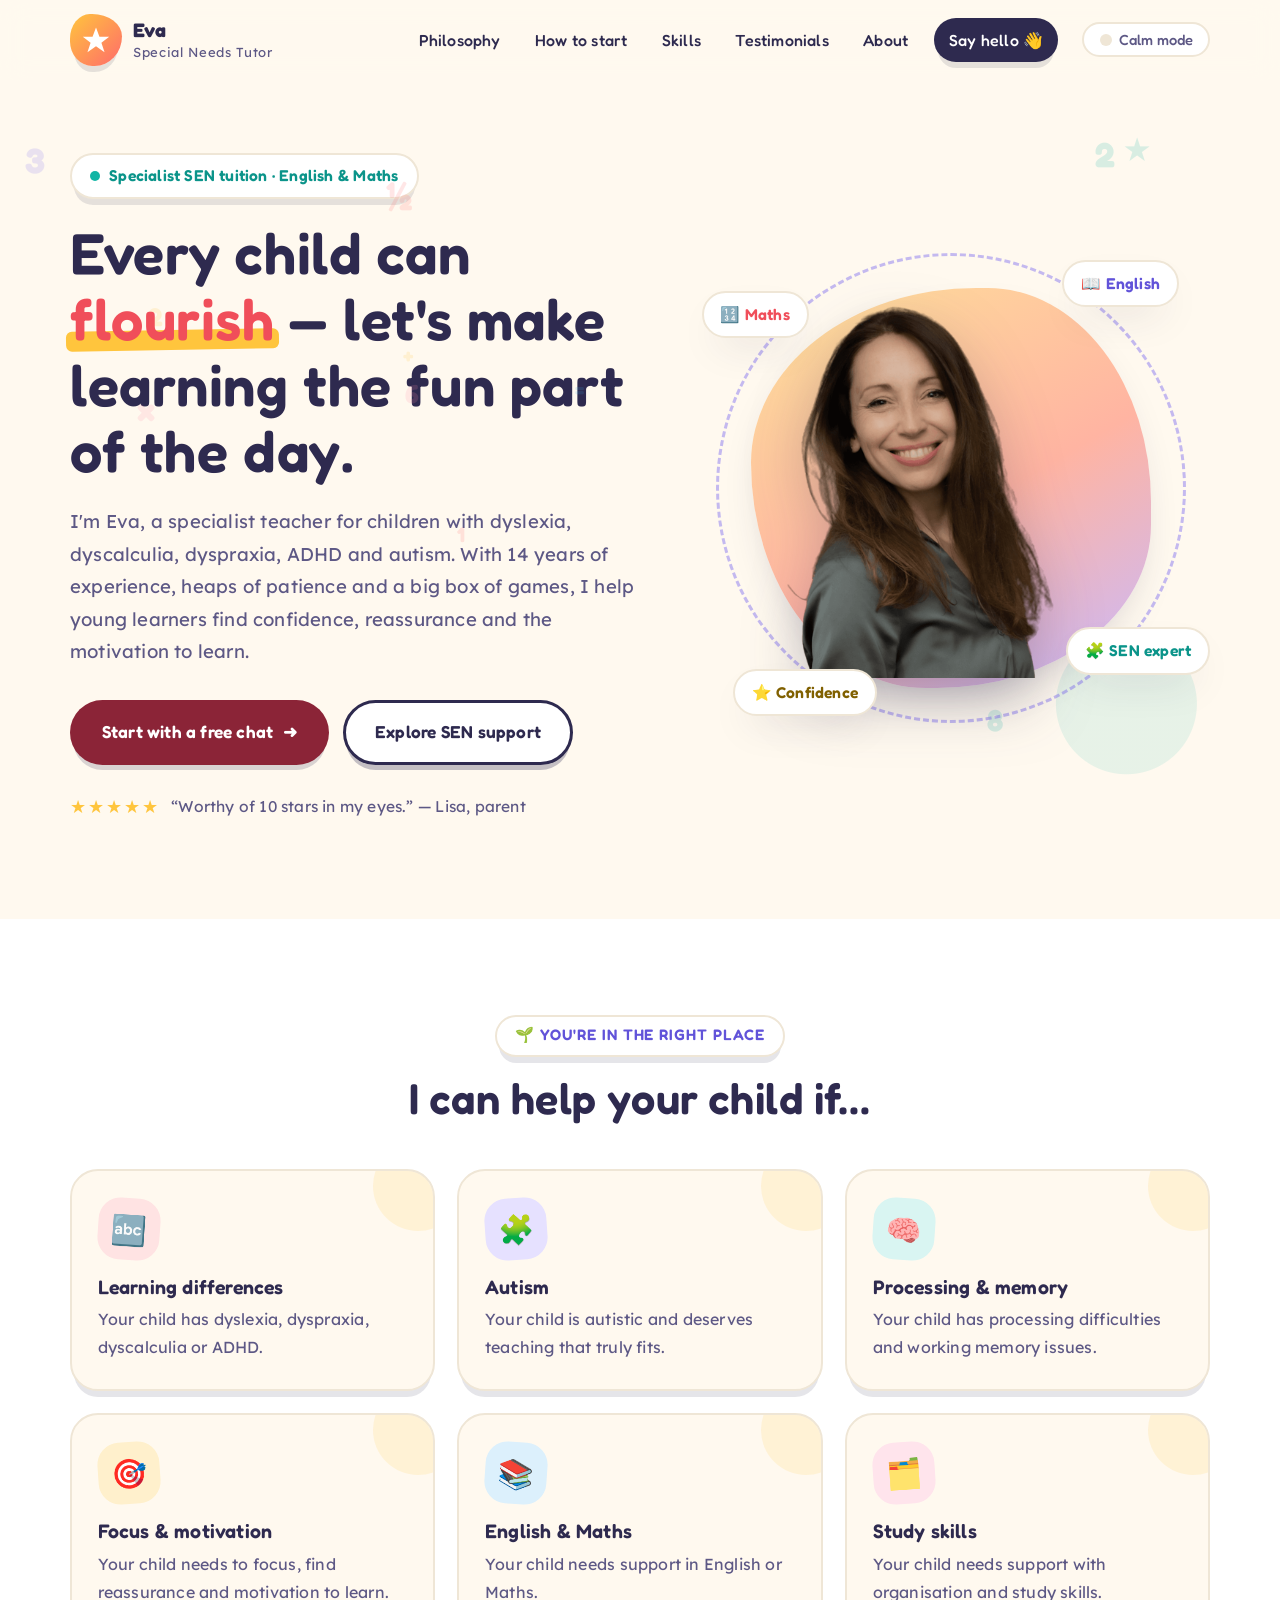
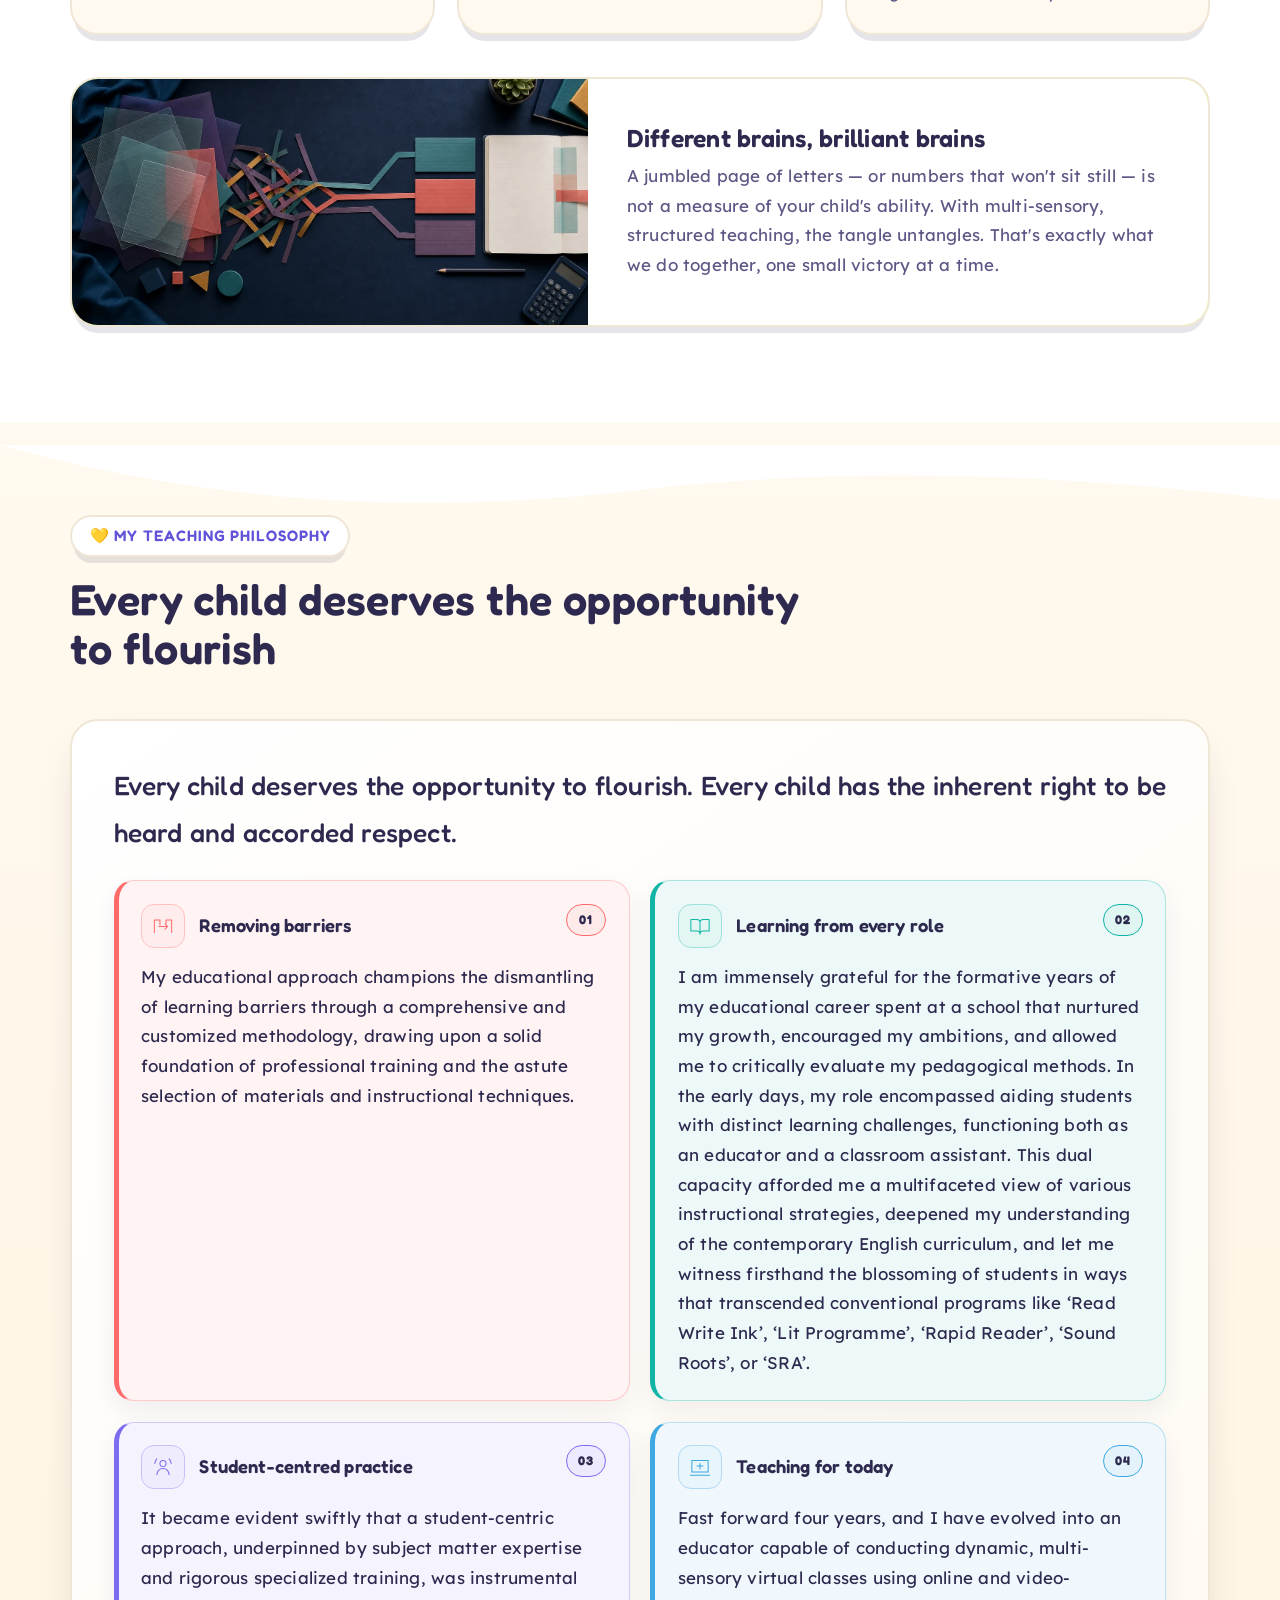
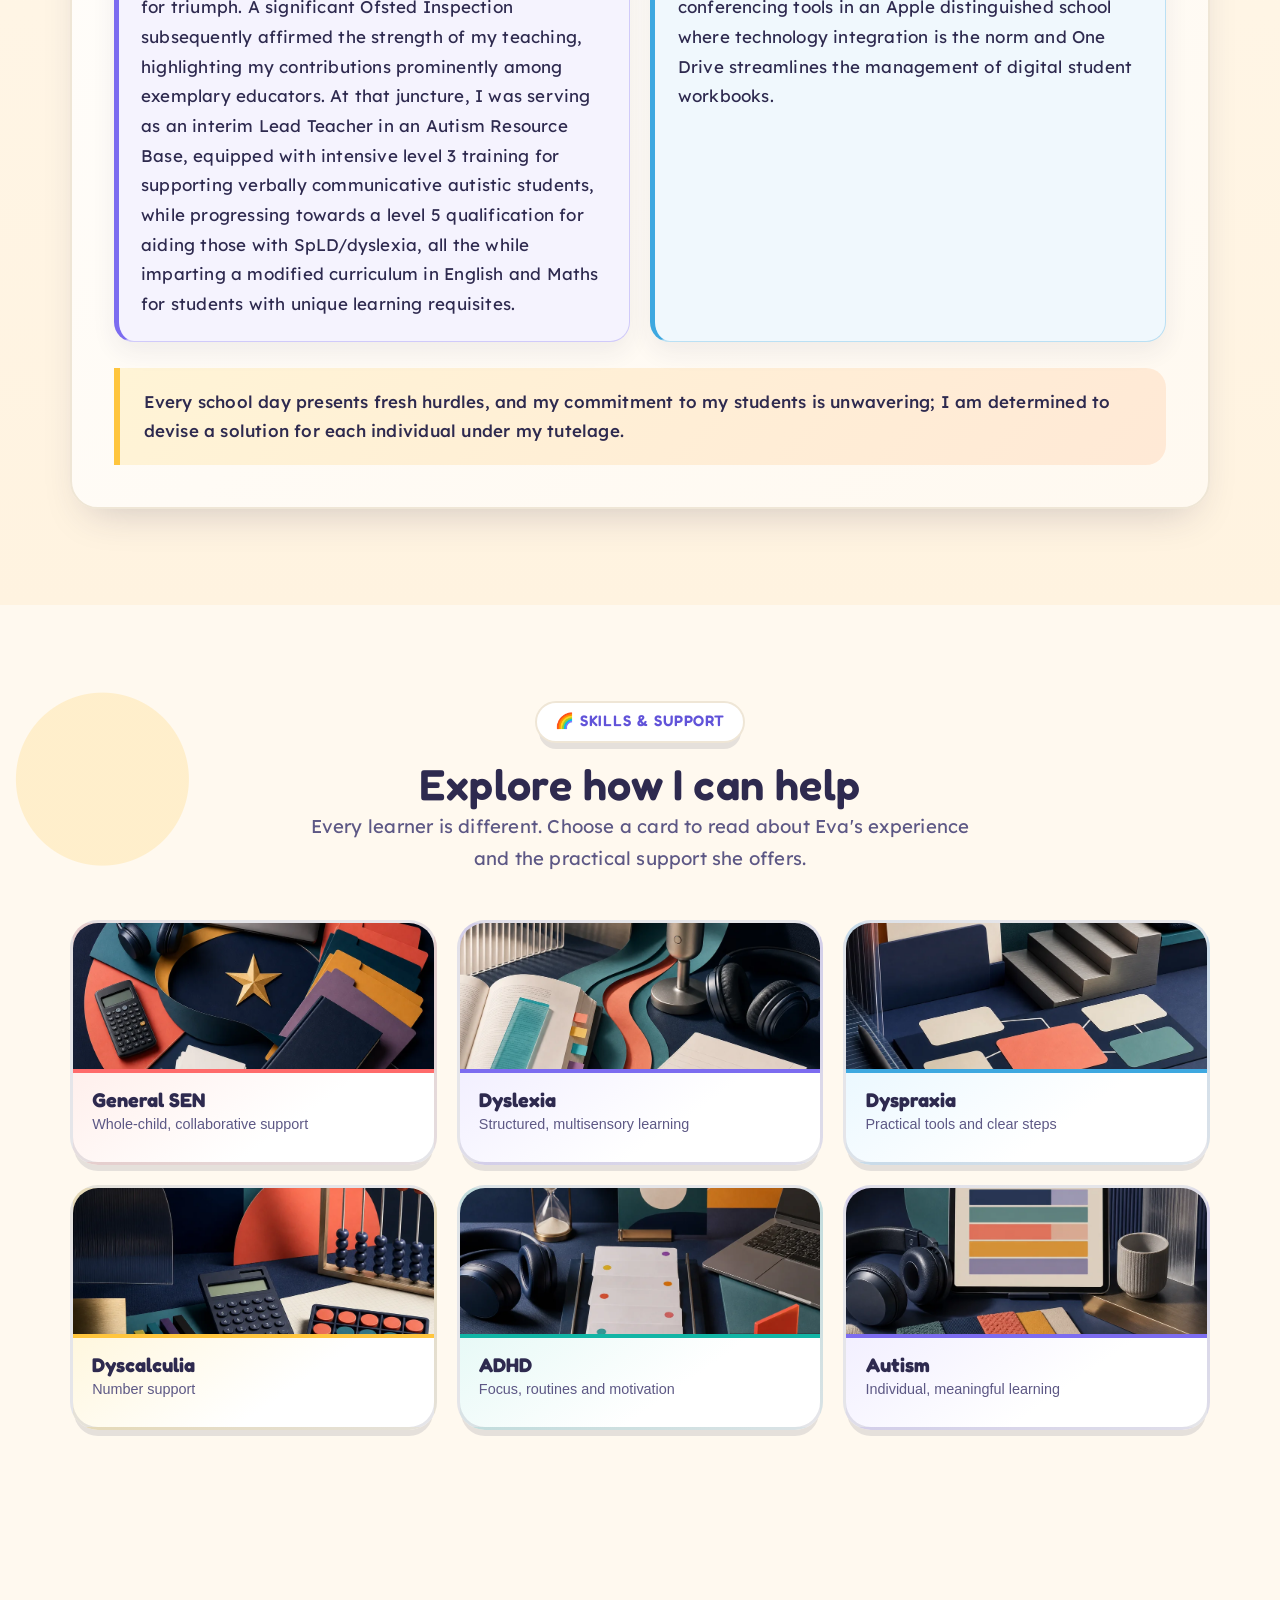
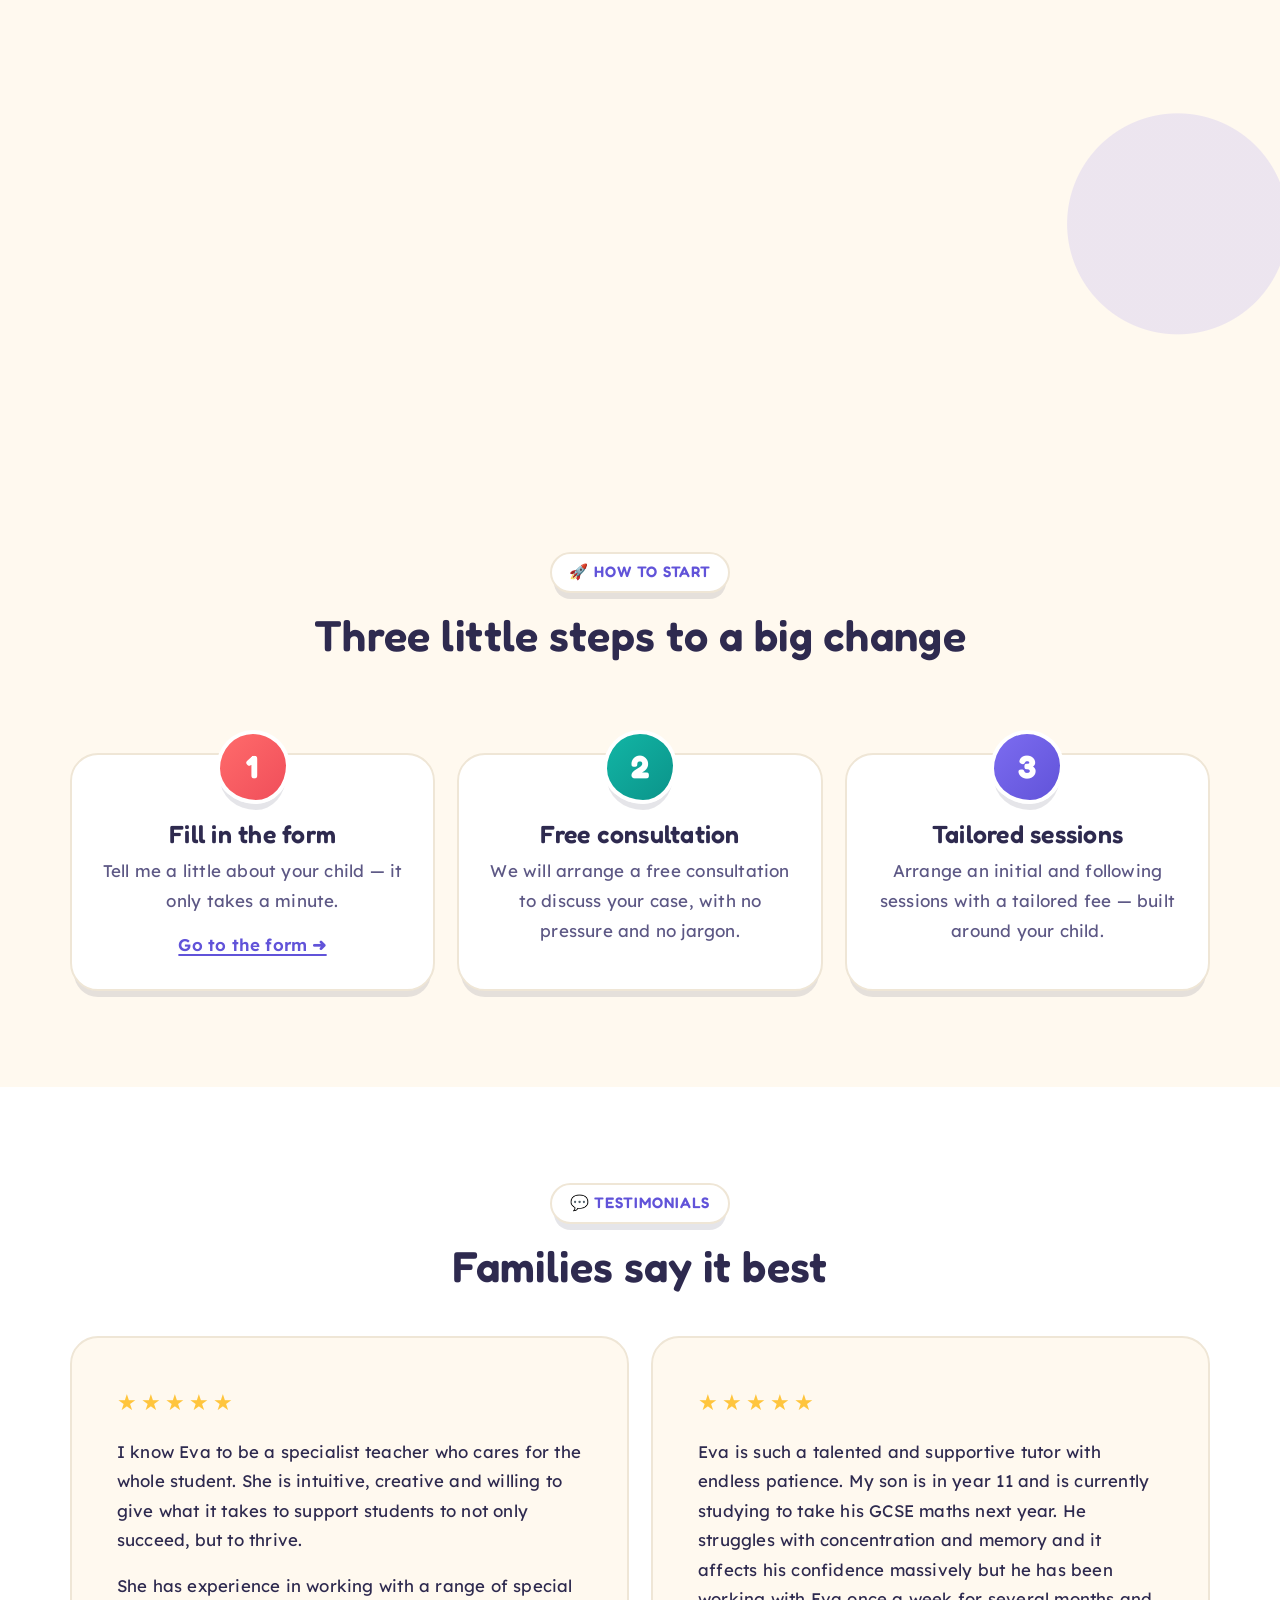
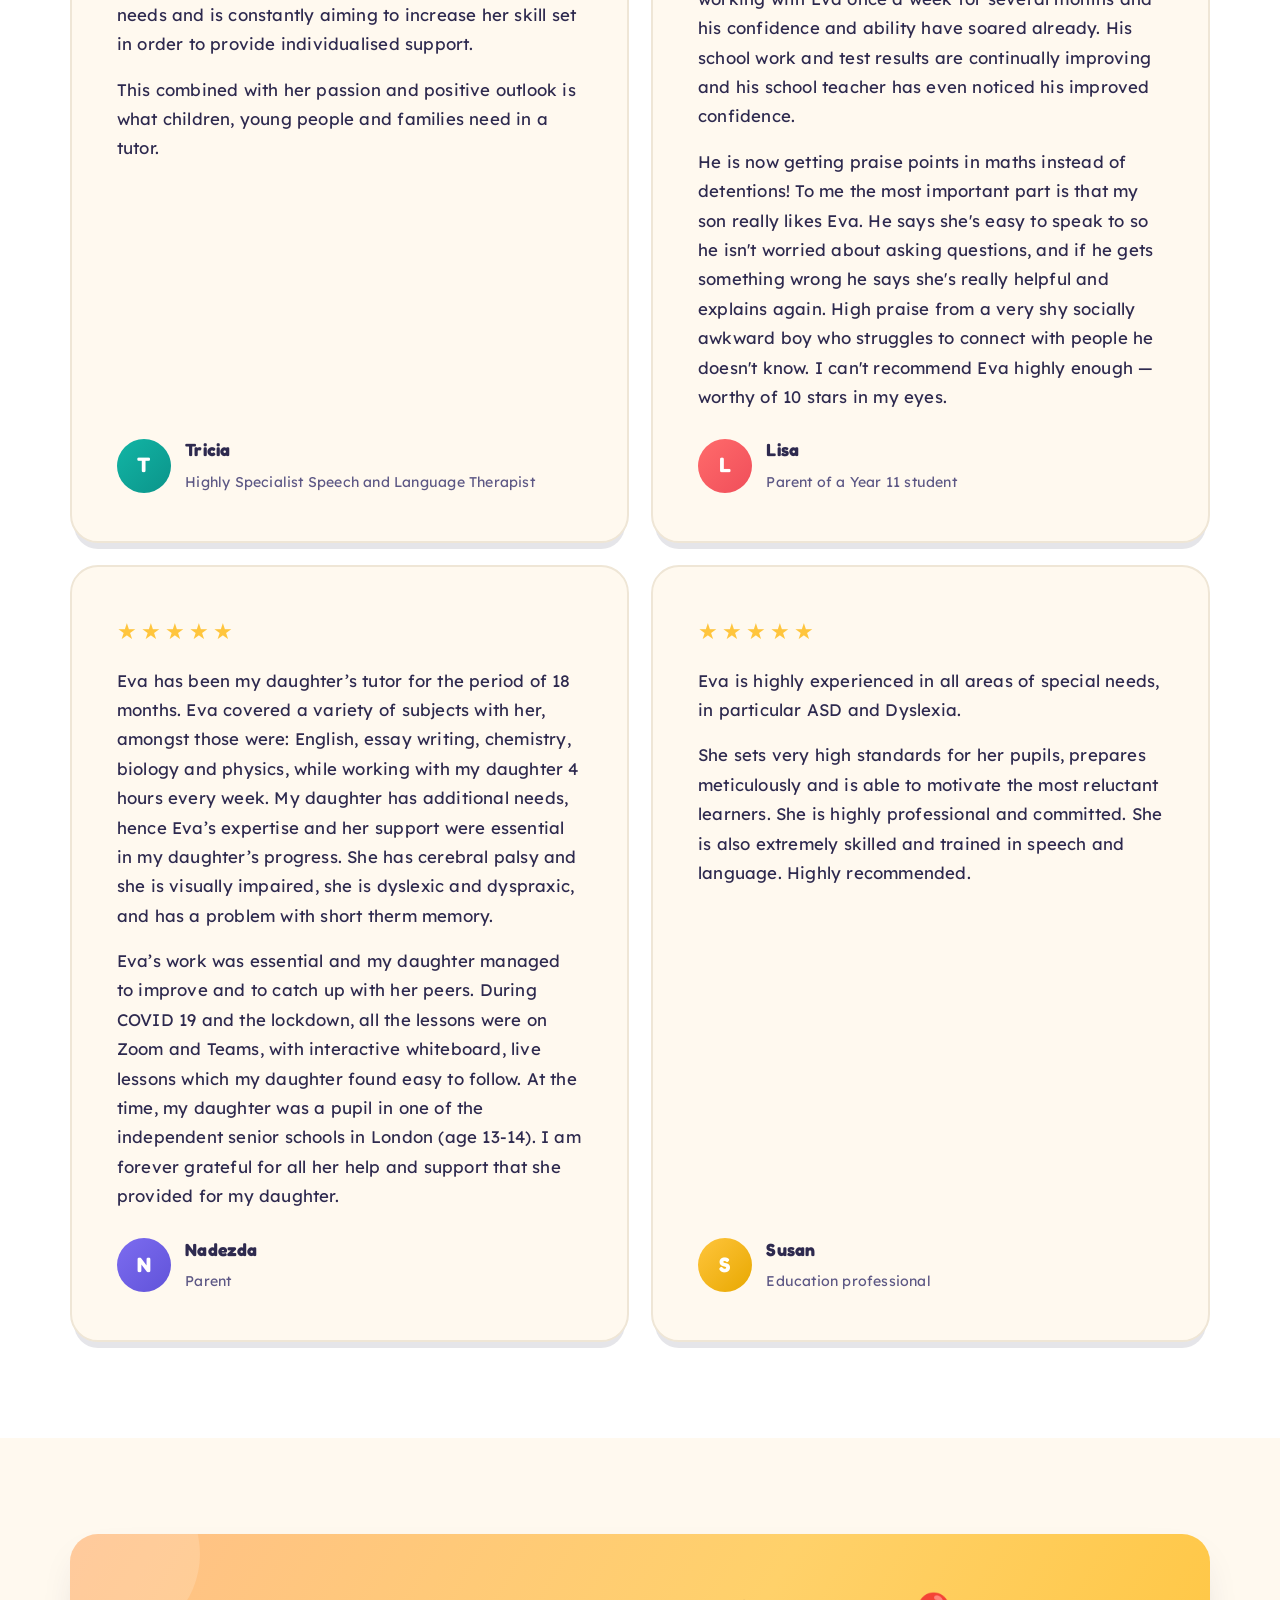
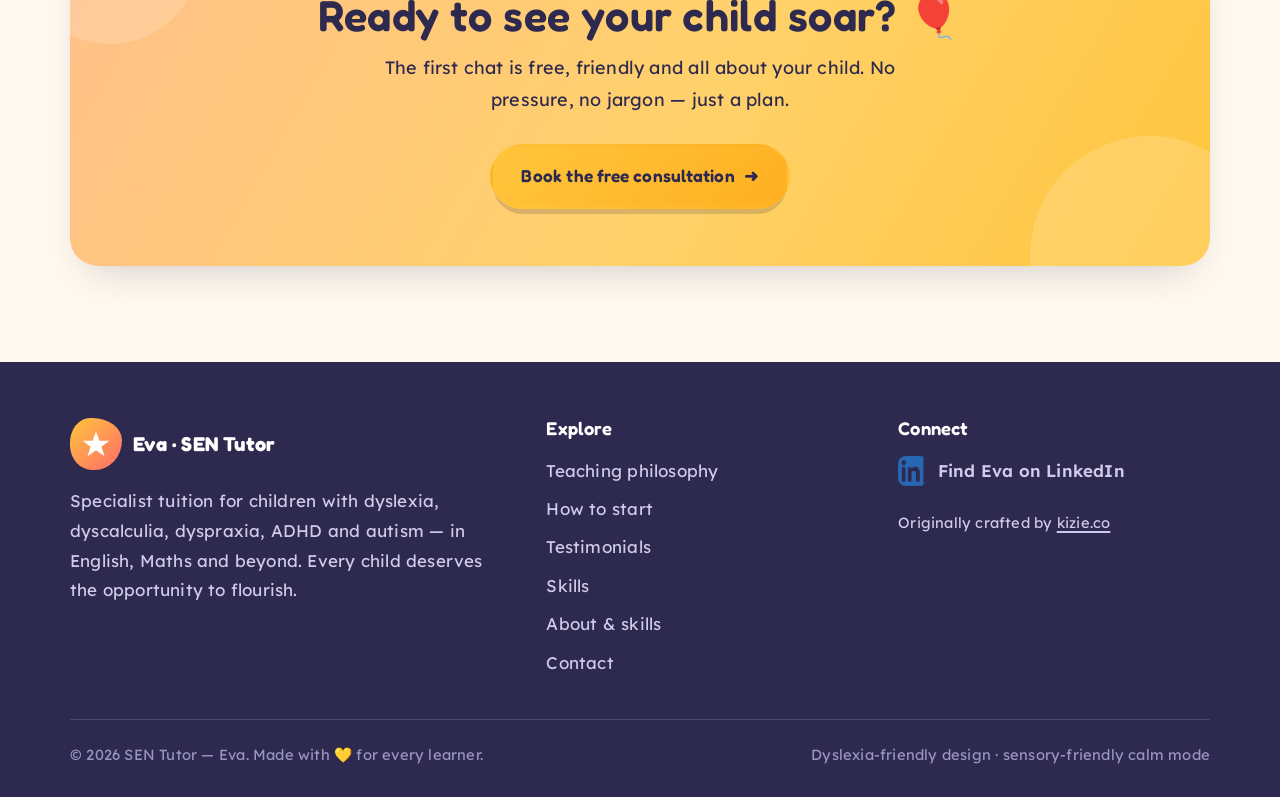
==== index.html @ f13f3851 "Replace Jekyll site with modern SEN tutor experience" ====
<!DOCTYPE html>
<html lang="en-GB">
<head>
  <meta charset="UTF-8" />
  <meta name="viewport" content="width=device-width, initial-scale=1.0" />
  <title>Specialist SEN Tutor for English &amp; Maths | Eva Coates</title>
  <meta name="description" content="Eva Coates provides specialist SEN tuition in English and Maths for children aged 5 to 16 with dyslexia, dyscalculia, dyspraxia, ADHD and autism." />
  <meta name="author" content="Eva Coates" />
  <meta name="robots" content="index, follow, max-image-preview:large, max-snippet:-1, max-video-preview:-1" />
  <meta name="theme-color" content="#2E2A4F" />
  <link rel="canonical" href="https://www.sen-tutor.co.uk/" />
  <link rel="alternate" hreflang="en-GB" href="https://www.sen-tutor.co.uk/" />
  <link rel="alternate" hreflang="x-default" href="https://www.sen-tutor.co.uk/" />
  <meta property="og:locale" content="en_GB" />
  <meta property="og:type" content="website" />
  <meta property="og:title" content="Specialist SEN Tutor for English &amp; Maths | Eva Coates" />
  <meta property="og:description" content="Eva Coates provides specialist SEN tuition in English and Maths for children aged 5 to 16 with dyslexia, dyscalculia, dyspraxia, ADHD and autism." />
  <meta property="og:url" content="https://www.sen-tutor.co.uk/" />
  <meta property="og:site_name" content="SEN Tutor" />
  <meta property="og:image" content="https://www.sen-tutor.co.uk/images/learning-pathways.webp" />
  <meta property="og:image:secure_url" content="https://www.sen-tutor.co.uk/images/learning-pathways.webp" />
  <meta property="og:image:width" content="1400" />
  <meta property="og:image:height" content="669" />
  <meta property="og:image:type" content="image/webp" />
  <meta property="og:image:alt" content="Tangled study pathways becoming organised for secondary learners" />
  <meta name="twitter:card" content="summary_large_image" />
  <meta name="twitter:title" content="Specialist SEN Tutor for English &amp; Maths | Eva Coates" />
  <meta name="twitter:description" content="Eva Coates provides specialist SEN tuition in English and Maths for children aged 5 to 16 with dyslexia, dyscalculia, dyspraxia, ADHD and autism." />
  <meta name="twitter:image" content="https://www.sen-tutor.co.uk/images/learning-pathways.webp" />
  <meta name="twitter:image:alt" content="Tangled study pathways becoming organised for secondary learners" />
  <script type="application/ld+json">
    {
      "@context": "https://schema.org",
      "@graph": [
        {
          "@type": "WebSite",
          "@id": "https://www.sen-tutor.co.uk/#website",
          "url": "https://www.sen-tutor.co.uk/",
          "name": "SEN Tutor",
          "alternateName": "Eva Coates SEN Tutor",
          "inLanguage": "en-GB"
        },
        {
          "@type": "WebPage",
          "@id": "https://www.sen-tutor.co.uk/#webpage",
          "url": "https://www.sen-tutor.co.uk/",
          "name": "Specialist SEN Tutor for English & Maths | Eva Coates",
          "description": "Eva Coates provides specialist SEN tuition in English and Maths for children aged 5 to 16 with dyslexia, dyscalculia, dyspraxia, ADHD and autism.",
          "isPartOf": { "@id": "https://www.sen-tutor.co.uk/#website" },
          "about": { "@id": "https://www.sen-tutor.co.uk/#person" },
          "primaryImageOfPage": { "@id": "https://www.sen-tutor.co.uk/#primaryimage" },
          "inLanguage": "en-GB"
        },
        {
          "@type": "Person",
          "@id": "https://www.sen-tutor.co.uk/#person",
          "name": "Eva Coates",
          "alternateName": "Ewa Coates",
          "url": "https://www.sen-tutor.co.uk/about",
          "jobTitle": "Special Needs Tutor",
          "description": "Specialist SEN tutor with 14 years of teaching experience supporting children and adolescents aged 5 to 16.",
          "image": {
            "@type": "ImageObject",
            "url": "https://www.sen-tutor.co.uk/images/profile.png",
            "width": 463,
            "height": 520
          },
          "sameAs": ["https://www.linkedin.com/in/ewa-coates-191b764b/"],
          "knowsAbout": ["Special educational needs", "Dyslexia", "Dyscalculia", "Dyspraxia", "ADHD", "Autism", "English", "Mathematics"],
          "hasCredential": [
            { "@type": "EducationalOccupationalCredential", "name": "QTS (Qualified Teacher Status)" },
            { "@type": "EducationalOccupationalCredential", "name": "OCR Level 5 Diploma" },
            { "@type": "EducationalOccupationalCredential", "name": "Level 3 Diploma" },
            { "@type": "EducationalOccupationalCredential", "name": "CELTA" }
          ]
        },
        {
          "@type": "ImageObject",
          "@id": "https://www.sen-tutor.co.uk/#primaryimage",
          "url": "https://www.sen-tutor.co.uk/images/learning-pathways.webp",
          "contentUrl": "https://www.sen-tutor.co.uk/images/learning-pathways.webp",
          "width": 1400,
          "height": 669,
          "caption": "Tangled study pathways becoming organised for secondary learners"
        },
        {
          "@type": "Service",
          "@id": "https://www.sen-tutor.co.uk/#service",
          "name": "Specialist SEN Tuition",
          "serviceType": "Specialist SEN tuition in English and Maths",
          "description": "Specialist tuition for children with dyslexia, dyscalculia, dyspraxia, ADHD and autism in English and Maths.",
          "provider": { "@id": "https://www.sen-tutor.co.uk/#person" },
          "audience": {
            "@type": "EducationalAudience",
            "audienceType": "Children and adolescents aged 5 to 16",
            "educationalRole": "student"
          }
        }
      ]
    }
  </script>
  <link rel="icon" href="favicon.svg" type="image/svg+xml" />
  <link rel="preconnect" href="https://fonts.googleapis.com" />
  <link rel="preconnect" href="https://fonts.gstatic.com" crossorigin />
  <link href="https://fonts.googleapis.com/css2?family=Fredoka:wght@400;500;600;700&family=Lexend:wght@300;400;500;600;700&display=swap" rel="stylesheet" />
  <link rel="stylesheet" href="css/style.css" />
</head>
<body>
  <a class="skip-link" href="#main">Skip to content</a>

  <!-- ================= header ================= -->
  <header class="site-header">
    <div class="container header-inner">
      <a class="brand" href="index.html" aria-label="SEN Tutor Eva — home">
        <span class="brand-badge" aria-hidden="true">
          <svg viewBox="0 0 100 100"><path d="M50 8 L61.5 39 L94 39 L68 59 L78.5 91 L50 70.5 L21.5 91 L32 59 L6 39 L38.5 39 Z" fill="#fff"/></svg>
        </span>
        <span class="brand-text"><b>Eva</b><small>Special Needs Tutor</small></span>
      </a>

      <nav class="main-nav" id="mainNav" aria-label="Main navigation">
        <a href="#philosophy">Philosophy</a>
        <a href="#how-to-start">How to start</a>
        <a href="#skills">Skills</a>
        <a href="#testimonials">Testimonials</a>
        <a href="about.html">About</a>
        <a class="nav-cta" href="contact.html">Say hello 👋</a>
      </nav>

      <button class="calm-toggle" type="button" aria-pressed="false" aria-label="Turn calm mode on" title="Turn animations off for a calmer visit">
        <span class="dot" aria-hidden="true"></span> Calm mode
      </button>
      <button class="nav-toggle" type="button" aria-expanded="false" aria-controls="mainNav" aria-label="Toggle menu">☰</button>
    </div>
  </header>

  <main id="main">
    <!-- ================= hero ================= -->
    <section class="hero">
      <div class="float-field" aria-hidden="true"></div>
      <div class="container hero-grid">
        <div>
          <span class="hero-badge reveal"><span class="pulse" aria-hidden="true"></span> Specialist SEN tuition · English &amp; Maths</span>
          <h1 class="reveal d1">Every child can <span class="hl">flourish</span> — let's make learning the fun part of the day.</h1>
          <p class="lead reveal d2">
            I'm Eva, a specialist teacher for children with dyslexia, dyscalculia, dyspraxia, ADHD and autism.
            With 14 years of experience, heaps of patience and a big box of games, I help young learners
            find confidence, reassurance and the motivation to learn.
          </p>
          <div class="hero-actions reveal d3">
            <a class="btn btn-primary" href="contact.html">Start with a free chat <span class="arrow" aria-hidden="true">➜</span></a>
            <a class="btn btn-ghost" href="#skills">Explore SEN support</a>
          </div>
          <p class="hero-note reveal d4">
            <span class="stars" aria-hidden="true">★★★★★</span>
            “Worthy of 10 stars in my eyes.” — Lisa, parent
          </p>
        </div>

        <div class="hero-art reveal d2">
          <span class="blob" aria-hidden="true"></span>
          <span class="blob-ring" aria-hidden="true"></span>
          <img class="hero-photo" src="images/profile.png" alt="Eva, specialist SEN tutor, smiling warmly" width="463" height="520" />
          <span class="hero-chip c1" aria-hidden="true">🔢 Maths</span>
          <span class="hero-chip c2" aria-hidden="true">📖 English</span>
          <span class="hero-chip c3" aria-hidden="true">🧩 SEN expert</span>
          <span class="hero-chip c4" aria-hidden="true">⭐ Confidence</span>
        </div>
      </div>
    </section>

    <!-- ================= I can help if ================= -->
    <section class="help-section" id="help">
      <div class="container">
        <div class="section-head center reveal">
          <span class="eyebrow">🌱 You're in the right place</span>
          <h2>I can help your child if…</h2>
        </div>

        <div class="help-grid">
          <article class="help-card reveal d1">
            <span class="icon i-coral" aria-hidden="true">🔤</span>
            <h3>Learning differences</h3>
            <p>Your child has dyslexia, dyspraxia, dyscalculia or ADHD.</p>
          </article>
          <article class="help-card reveal d2">
            <span class="icon i-grape" aria-hidden="true">🧩</span>
            <h3>Autism</h3>
            <p>Your child is autistic and deserves teaching that truly fits.</p>
          </article>
          <article class="help-card reveal d3">
            <span class="icon i-teal" aria-hidden="true">🧠</span>
            <h3>Processing &amp; memory</h3>
            <p>Your child has processing difficulties and working memory issues.</p>
          </article>
          <article class="help-card reveal d1">
            <span class="icon i-sun" aria-hidden="true">🎯</span>
            <h3>Focus &amp; motivation</h3>
            <p>Your child needs to focus, find reassurance and motivation to learn.</p>
          </article>
          <article class="help-card reveal d2">
            <span class="icon i-sky" aria-hidden="true">📚</span>
            <h3>English &amp; Maths</h3>
            <p>Your child needs support in English or Maths.</p>
          </article>
          <article class="help-card reveal d3">
            <span class="icon i-pink" aria-hidden="true">🗂️</span>
            <h3>Study skills</h3>
            <p>Your child needs support with organisation and study skills.</p>
          </article>
        </div>

        <div class="help-banner reveal">
          <img src="images/learning-pathways.webp" alt="Tangled study pathways becoming organised for secondary learners" width="1400" height="669" loading="lazy" />
          <div class="banner-text">
            <h3>Different brains, brilliant brains</h3>
            <p>
              A jumbled page of letters — or numbers that won't sit still — is not a measure of your child's
              ability. With multi-sensory, structured teaching, the tangle untangles. That's exactly what we do
              together, one small victory at a time.
            </p>
          </div>
        </div>
      </div>
    </section>

    <!-- ================= philosophy ================= -->
    <section class="philosophy" id="philosophy">
      <svg class="wave" viewBox="0 0 1440 70" preserveAspectRatio="none" aria-hidden="true" style="margin-top:-4.5rem; position:relative; top:-2px;">
        <path d="M0,0 C240,60 480,70 720,45 C960,20 1200,30 1440,55 L1440,0 L0,0 Z" fill="#ffffff"></path>
      </svg>
      <div class="container">
        <div class="section-head reveal">
          <span class="eyebrow">💛 My teaching philosophy</span>
          <h2>Every child deserves the opportunity to flourish</h2>
        </div>

        <div class="philo-card reveal">
          <div class="philo-copy">
              <p class="philo-intro">
                Every child deserves the opportunity to flourish. Every child has the inherent right to be heard
                and accorded respect.
              </p>

              <div class="philo-story-grid">
              <section class="philo-story-block">
                <div class="philo-story-heading">
                  <svg class="philo-icon philo-icon-barriers" viewBox="0 0 48 48" aria-hidden="true" focusable="false">
                    <path d="M7 37V12h11v10M41 37V12H30v10M16 25h17M28 20l5 5-5 5" />
                  </svg>
                  <h3>Removing barriers</h3>
                </div>
                <p>
                  My educational approach champions the dismantling of learning barriers through a comprehensive and
                  customized methodology, drawing upon a solid foundation of professional training and the astute
                  selection of materials and instructional techniques.
                </p>
              </section>

              <section class="philo-story-block">
                <div class="philo-story-heading">
                  <svg class="philo-icon philo-icon-roles" viewBox="0 0 48 48" aria-hidden="true" focusable="false">
                    <path d="M6 11h12c4 0 6 2 6 6v23c0-4-2-6-6-6H6V11Zm36 0H30c-4 0-6 2-6 6v23c0-4 2-6 6-6h12V11Z" />
                  </svg>
                  <h3>Learning from every role</h3>
                </div>
                <p>
                  I am immensely grateful for the formative years of my educational career spent at a school that
                  nurtured my growth, encouraged my ambitions, and allowed me to critically evaluate my pedagogical
                  methods. In the early days, my role encompassed aiding students with distinct learning challenges,
                  functioning both as an educator and a classroom assistant. This dual capacity afforded me a
                  multifaceted view of various instructional strategies, deepened my understanding of the contemporary
                  English curriculum, and let me witness firsthand the blossoming of students in ways that transcended
                  conventional programs like ‘Read Write Ink’, ‘Lit Programme’, ‘Rapid Reader’, ‘Sound Roots’, or
                  ‘SRA’.
                </p>
              </section>

              <section class="philo-story-block">
                <div class="philo-story-heading">
                  <svg class="philo-icon philo-icon-student" viewBox="0 0 48 48" aria-hidden="true" focusable="false">
                    <circle cx="24" cy="17" r="6" />
                    <path d="M12 39c1-8 5-12 12-12s11 4 12 12M8 17a16 16 0 0 1 4-9M40 17a16 16 0 0 0-4-9" />
                  </svg>
                  <h3>Student-centred practice</h3>
                </div>
                <p>
                  It became evident swiftly that a student-centric approach, underpinned by subject matter
                  expertise and rigorous specialized training, was instrumental for triumph. A significant Ofsted
                  Inspection subsequently affirmed the strength of my teaching, highlighting my contributions
                  prominently among exemplary educators. At that juncture, I was serving as an interim Lead Teacher in
                  an Autism Resource Base, equipped with intensive level 3 training for supporting verbally
                  communicative autistic students, while progressing towards a level 5 qualification for aiding those
                  with SpLD/dyslexia, all the while imparting a modified curriculum in English and Maths for students
                  with unique learning requisites.
                </p>
              </section>

              <section class="philo-story-block">
                <div class="philo-story-heading">
                  <svg class="philo-icon philo-icon-today" viewBox="0 0 48 48" aria-hidden="true" focusable="false">
                    <path d="M8 11h32v23H8V11Zm-3 29h38M24 17v11M18 22h12" />
                  </svg>
                  <h3>Teaching for today</h3>
                </div>
                <p>
                  Fast forward four years, and I have evolved into an educator capable
                  of conducting dynamic, multi-sensory virtual classes using online and video-conferencing tools in an
                  Apple distinguished school where technology integration is the norm and One Drive streamlines the
                  management of digital student workbooks.
                </p>
              </section>
              </div>

              <p class="philo-highlight">
                Every school day presents fresh hurdles, and my commitment to my students is unwavering; I am
                determined to devise a solution for each individual under my tutelage.
              </p>
          </div>
        </div>
      </div>
    </section>

    <!-- ================= skills ================= -->
    <section class="skills-section" id="skills">
      <div class="container">
        <div class="section-head center reveal">
          <span class="eyebrow">🌈 Skills &amp; support</span>
          <h2>Explore how I can help</h2>
          <p class="lead">Every learner is different. Choose a card to read about Eva's experience and the practical support she offers.</p>
        </div>

        <div class="skills-grid">
          <button class="skill-card skill-coral reveal" type="button" data-skill-dialog="skill-general">
          <img src="images/skill-general.webp" alt="Abstract connected learning pathways representing coordinated SEN support" width="960" height="960" loading="lazy" />
            <span><b>General SEN</b><small>Whole-child, collaborative support</small></span>
          </button>
          <button class="skill-card skill-grape reveal d1" type="button" data-skill-dialog="skill-dyslexia">
          <img src="images/skill-dyslexia.webp" alt="Abstract letterforms, reading guides and layered text representing dyslexia support" width="960" height="960" loading="lazy" />
            <span><b>Dyslexia</b><small>Structured, multisensory learning</small></span>
          </button>
          <button class="skill-card skill-sky reveal d2" type="button" data-skill-dialog="skill-dyspraxia">
          <img src="images/skill-dyspraxia.webp" alt="Abstract sequenced movements and coordinated pathways representing dyspraxia support" width="960" height="960" loading="lazy" />
            <span><b>Dyspraxia</b><small>Practical tools and clear steps</small></span>
          </button>
          <button class="skill-card skill-sun reveal" type="button" data-skill-dialog="skill-dyscalculia">
          <img src="images/skill-dyscalculia.webp" alt="Abstract number patterns and mathematical pathways representing dyscalculia support" width="960" height="960" loading="lazy" />
            <span><b>Dyscalculia</b><small>Number support</small></span>
          </button>
          <button class="skill-card skill-teal reveal d1" type="button" data-skill-dialog="skill-adhd">
          <img src="images/skill-adhd.webp" alt="Abstract focus rings, timers and organised motion representing ADHD support" width="960" height="960" loading="lazy" />
            <span><b>ADHD</b><small>Focus, routines and motivation</small></span>
          </button>
          <button class="skill-card skill-grape reveal d2" type="button" data-skill-dialog="skill-autism">
          <img src="images/skill-autism.webp" alt="Abstract sensory patterns and structured connections representing autism support" width="960" height="960" loading="lazy" />
            <span><b>Autism</b><small>Individual, meaningful learning</small></span>
          </button>
          <button class="skill-card skill-pink reveal" type="button" data-skill-dialog="skill-anxiety">
          <img src="images/skill-anxiety.webp" alt="Abstract calming gradients and steady pathways representing anxiety support" width="960" height="960" loading="lazy" />
            <span><b>Anxiety</b><small>Confidence through small successes</small></span>
          </button>
          <button class="skill-card skill-coral reveal d1" type="button" data-skill-dialog="skill-executive">
          <img src="images/skill-executive.webp" alt="Abstract planner blocks and connected steps representing executive functioning support" width="960" height="960" loading="lazy" />
            <span><b>Executive functioning skills</b><small>Planning, memory and organisation</small></span>
          </button>
          <button class="skill-card skill-sun reveal d2" type="button" data-skill-dialog="skill-visual">
          <img src="images/skill-visual.webp" alt="Abstract high-contrast shapes and magnified details representing visual accessibility" width="960" height="960" loading="lazy" />
            <span><b>Visual impairment</b><small>Accessible, adapted learning</small></span>
          </button>
          <button class="skill-card skill-teal reveal" type="button" data-skill-dialog="skill-social">
          <img src="images/skill-social.webp" alt="Abstract dialogue shapes and linked symbols representing social communication support" width="960" height="960" loading="lazy" />
            <span><b>Social communication</b><small>Communication shaped to the child</small></span>
          </button>
          <button class="skill-card skill-sky reveal d1" type="button" data-skill-dialog="skill-other">
          <img src="images/skill-other.webp" alt="Abstract study tools and branching routes representing wider learning skills" width="960" height="960" loading="lazy" />
            <span><b>Other skills</b><small>Study skills, independence and more</small></span>
          </button>
        </div>
      </div>
    </section>

    <dialog class="skill-dialog" id="skill-general" aria-labelledby="skill-general-title">
      <div class="skill-dialog-shell">
        <button class="skill-dialog-x" type="button" data-dialog-close aria-label="Close General SEN details">×</button>
        <div class="skill-dialog-hero skill-coral">
          <img src="images/skill-general.webp" alt="Abstract connected learning pathways representing coordinated SEN support" width="960" height="960" loading="lazy" />
          <div><span class="eyebrow">Skills &amp; support</span><h2 id="skill-general-title">General SEN</h2></div>
        </div>
        <div class="skill-dialog-copy">
          <aside class="skill-at-glance" aria-label="General SEN summary"><h3>At a glance</h3><ul><li>Support for ages 5 to 16 across literacy, numeracy and communication.</li><li>Specialist training across a range of learning differences.</li><li>Open collaboration with parents and other professionals.</li></ul></aside>
          <article class="skill-content-card"><h3>Experience and approach</h3>
          <p>Over the last 14 years, my career has been dedicated to assisting children and adolescents aged 5 to 16 who face challenges in learning. This includes support in areas like communication, memory, phonics, reading, spelling, and foundational skills in literacy and numeracy, across subjects such as English, Mathematics, Science, among others when applicable.</p>
          <p>My professional journey includes teaching and observing in both elementary and high school environments, providing education to students with special educational needs (SEN) in diverse settings, including mainstream schools and specialized institutions. My expertise is grounded in specialized training for addressing specific learning disorders such as dyslexia, dyspraxia, dyscalculia, ADHD, and speech and language issues. This expertise is complemented by my extensive collaboration with educational psychologists, occupational therapists, speech and language therapists, and various school-based professionals.</p>
          <p>A key aspect of my approach is maintaining open communication with parents, ensuring that every decision made is a collaborative effort marked by shared understanding and support. My teaching methods have consistently been recognized as either good or outstanding in various evaluations and inspections, both internal and external.</p>
          </article>
        </div>
        <button class="btn btn-primary skill-dialog-close" type="button" data-dialog-close>Close details</button>
      </div>
    </dialog>

    <dialog class="skill-dialog" id="skill-dyslexia" aria-labelledby="skill-dyslexia-title">
      <div class="skill-dialog-shell">
        <button class="skill-dialog-x" type="button" data-dialog-close aria-label="Close Dyslexia details">×</button>
        <div class="skill-dialog-hero skill-grape">
          <img src="images/skill-dyslexia.webp" alt="Abstract letterforms, reading guides and layered text representing dyslexia support" width="960" height="960" loading="lazy" />
          <div><span class="eyebrow">Skills &amp; support</span><h2 id="skill-dyslexia-title">Dyslexia</h2></div>
        </div>
        <div class="skill-dialog-copy">
          <aside class="skill-at-glance" aria-label="Dyslexia summary"><h3>At a glance</h3><ul><li>Assessment-led, multisensory and systematically structured plans.</li><li>Assistive technology and practical writing support.</li><li>Relevant topics shaped around each student's interests.</li></ul></aside>
          <article class="skill-content-card">
          <h3>Dyslexia Specialism:</h3>
          <p>My primary area of expertise lies in dyslexia. I have extensive experience working in both public and private educational settings, focusing on supporting students with dyslexia. Effective support for children with dyslexia begins with a comprehensive assessment. Following this, individualized plans are created that are multisensory, systematically structured, and build upon each other. My approach involves crafting well-considered programs with specific, child-focused goals to ensure that learning is retained over the long term. Another critical element is my proficiency in utilizing assistive technology to aid learning. I also prioritize making lessons relevant and engaging by aligning them with each student's interests, thereby maximizing their effectiveness.</p>
          <h3>Addressing Writing Resistance:</h3>
          <p>For many students, particularly those with conditions like dyslexia, dyspraxia, autism, or challenges in executive functioning, writing can be a significant obstacle. This is compounded by the predominance of written examinations. Students with approved access arrangements might use a scribe or speech-to-text software during exams. For others, discussing potential accommodations with a SENCO is advisable.</p>
          <p>Starting with structured practice using specific software or a scribe can be beneficial. In situations where such accommodations aren't available, collaborative writing, where the student contributes ideas and the teacher transcribes, can be an effective starting point. Gradually, the student can take on more writing responsibilities, supported by structured frameworks and timed writing exercises. Celebrating successes, maintaining consistency, and fostering student ownership are crucial.</p>
          <p>To boost motivation, it's essential to engage students in topics that resonate with their interests. For example, a student fascinated by science might watch a short documentary on a recent discovery, leading to a discussion and then writing a relevant article, letter, or competition entry, which could be submitted to an appropriate organization.</p>
          </article>
        </div>
        <button class="btn btn-primary skill-dialog-close" type="button" data-dialog-close>Close details</button>
      </div>
    </dialog>

    <dialog class="skill-dialog" id="skill-dyspraxia" aria-labelledby="skill-dyspraxia-title">
      <div class="skill-dialog-shell">
        <button class="skill-dialog-x" type="button" data-dialog-close aria-label="Close Dyspraxia details">×</button>
        <div class="skill-dialog-hero skill-sky">
          <img src="images/skill-dyspraxia.webp" alt="Abstract sequenced movements and coordinated pathways representing dyspraxia support" width="960" height="960" loading="lazy" />
          <div><span class="eyebrow">Skills &amp; support</span><h2 id="skill-dyspraxia-title">Dyspraxia</h2></div>
        </div>
        <div class="skill-dialog-copy">
          <aside class="skill-at-glance" aria-label="Dyspraxia summary"><h3>At a glance</h3><ul><li>Clear instructions broken into manageable stages.</li><li>Assistive technology, visual aids and adapted stationery.</li><li>Extra time, organisation tools and scheduled rest breaks.</li></ul></aside>
          <article class="skill-content-card"><h3>Practical support for secondary students</h3>
          <p>In my experience working with dyspraxic students in secondary education, I've found several strategies particularly effective:</p>
          <ul>
            <li><strong>Assistive Technology:</strong> Utilizing tools such as speech-to-text software (like Dragon), allowing the use of laptops for written assessments, and providing scribe assistance.</li>
            <li><strong>Structured Support for Writing:</strong> Helping students effectively translate their thoughts into written form.</li>
            <li><strong>Simplified and Structured Instructions:</strong> Breaking down instructions into more manageable segments, gradually increasing task complexity, and using visual aids like pictures and symbols. Reiterating instructions is also crucial.</li>
            <li><strong>Time Management:</strong> Allowing additional time for task completion and providing partially completed work to ease the process.</li>
            <li><strong>Self-Correction Encouragement:</strong> Motivating students to independently revise their work and modify their behaviors as needed.</li>
            <li><strong>Use of Visual Aids for Orientation:</strong> Implementing color-coding techniques to differentiate between left and right.</li>
            <li><strong>Sensory and Ergonomic Support:</strong> Providing tools like wobble stools or cushions for sensory comfort and adapted stationery like specialized pens, pencils, and paper.</li>
            <li><strong>Organizational Tools:</strong> Encouraging the use of electronic planners to enhance organization skills and assisting in arranging a conducive study space.</li>
            <li><strong>Visual Learning Aids:</strong> Promoting the use of spider diagrams and mind maps, including electronic versions, especially for revision purposes.</li>
            <li><strong>Scheduled Rest Breaks:</strong> Ensuring students have regular intervals to rest and rejuvenate.</li>
          </ul>
          <p>These strategies are tailored to cater to the unique challenges faced by dyspraxic students, aiming to enhance their learning experience and academic performance.</p>
          </article>
        </div>
        <button class="btn btn-primary skill-dialog-close" type="button" data-dialog-close>Close details</button>
      </div>
    </dialog>

    <dialog class="skill-dialog" id="skill-dyscalculia" aria-labelledby="skill-dyscalculia-title">
      <div class="skill-dialog-shell">
        <button class="skill-dialog-x" type="button" data-dialog-close aria-label="Close Dyscalculia details">×</button>
        <div class="skill-dialog-hero skill-sun">
          <img src="images/skill-dyscalculia.webp" alt="Abstract number patterns and mathematical pathways representing dyscalculia support" width="960" height="960" loading="lazy" />
          <div><span class="eyebrow">Skills &amp; support</span><h2 id="skill-dyscalculia-title">Dyscalculia</h2></div>
        </div>
        <div class="skill-dialog-copy">
          <aside class="skill-at-glance" aria-label="Dyscalculia summary"><h3>At a glance</h3><ul><li>Content coming soon.</li><li>The original page marks this section as still to be developed.</li></ul></aside>
          <article class="skill-content-card"><h3>Dyscalculia support</h3><p class="coming-soon"><strong>Content coming soon.</strong> The original page has this section marked as to be developed.</p></article>
        </div>
        <button class="btn btn-primary skill-dialog-close" type="button" data-dialog-close>Close details</button>
      </div>
    </dialog>

    <dialog class="skill-dialog" id="skill-adhd" aria-labelledby="skill-adhd-title">
      <div class="skill-dialog-shell">
        <button class="skill-dialog-x" type="button" data-dialog-close aria-label="Close ADHD details">×</button>
        <div class="skill-dialog-hero skill-teal">
          <img src="images/skill-adhd.webp" alt="Abstract focus rings, timers and organised motion representing ADHD support" width="960" height="960" loading="lazy" />
          <div><span class="eyebrow">Skills &amp; support</span><h2 id="skill-adhd-title">ADHD</h2></div>
        </div>
        <div class="skill-dialog-copy">
          <aside class="skill-at-glance" aria-label="ADHD summary"><h3>At a glance</h3><ul><li>Calm workspaces, clear cues and simplified tasks.</li><li>Brain breaks, timers, checklists and suitable sensory tools.</li><li>Consistent routines and regular parent communication.</li></ul></aside>
          <article class="skill-content-card"><h3>Attention, routines and motivation</h3>
          <p>Throughout my specialist training, I acquired extensive knowledge and practical skills to support students with attention difficulties, hyperactivity, and impulsivity, commonly associated with ADHD.</p>
          <p>My practical experience has shown that, in addition to foundational strategies for ADHD support, such as creating a clear and calm workspace, using cues to capture attention, simplifying tasks to prevent overload, implementing 'brain breaks', using timers, accommodating comfortable seating positions with appropriate fidget tools, offering calming activities, and encouraging students to paraphrase instructions, a few additional approaches are crucial. These include:</p>
          <ul>
            <li><strong>Staying Calm and Consistent:</strong> Maintaining a calm demeanor and ensuring that rules are clear and consistently enforced.</li>
            <li><strong>Utilizing Self-Check Lists:</strong> Implementing checklists to prevent hasty and inaccurate work.</li>
            <li><strong>Incorporating Reward Systems:</strong> Establishing relevant rewards as incentives for completing tasks.</li>
          </ul>
          <p>For online teaching scenarios, it's essential to observe the student's workflow and employ activities that allow real-time monitoring of their progress. This can be achieved through shared Google Docs, interactive online games, quizzes, and other activities accessible via screen sharing. Regular communication with parents can also significantly boost motivation, either through positive reinforcement or by setting up a structured reward system at home.</p>
          </article>
        </div>
        <button class="btn btn-primary skill-dialog-close" type="button" data-dialog-close>Close details</button>
      </div>
    </dialog>

    <dialog class="skill-dialog" id="skill-autism" aria-labelledby="skill-autism-title">
      <div class="skill-dialog-shell">
        <button class="skill-dialog-x" type="button" data-dialog-close aria-label="Close Autism details">×</button>
        <div class="skill-dialog-hero skill-grape">
          <img src="images/skill-autism.webp" alt="Abstract sensory patterns and structured connections representing autism support" width="960" height="960" loading="lazy" />
          <div><span class="eyebrow">Skills &amp; support</span><h2 id="skill-autism-title">Autism</h2></div>
        </div>
        <div class="skill-dialog-copy">
          <aside class="skill-at-glance" aria-label="Autism summary"><h3>At a glance</h3><ul><li>Individualised secondary curricula for English and Maths.</li><li>Visual, sensory and communication strategies matched to the student.</li><li>Meaningful learning built on rapport and individual strengths.</li></ul></aside>
          <article class="skill-content-card"><h3>Individualised autism support</h3>
          <p>My involvement with students with autism has been a significant part of my role in educational settings. As the interim Lead of the only Autism Specialized Base in a secondary state school in Camden, I had the unique opportunity to tailor the curriculum to each student's needs. This customization was aimed at fostering their progress and engagement, employing recognized strategies such as The Incredible 5-Point Scale, ABC, Zones of Regulation, Social Stories, sensory profiling, and ELKLAN communication support for verbal ASD students in secondary education, focusing on receptive and expressive language. For younger students, methods like PECS, Makaton, and Colourful Semantics were implemented. Additionally, a variety of literacy and numeracy games, often facilitated by assistive technology like WordShark and NumberShark, were used. Part of my role also involved training other staff members in these methodologies.</p>
          <p>I have developed and taught an ASD-differentiated curriculum for core subjects like English and Maths for secondary-age students. This curriculum received an outstanding rating during the Ofsted inspection in 2018. For a more in-depth understanding, you can refer to my experiences with students like Jawad and Saptieu. Given that most exams emphasize quality writing, high-functioning autistic students often require specific support in various writing styles, emphasizing the need for supportive practice and constructive feedback.</p>
          <p>Key strategies include making learning meaningful, employing assistive technology, using visual aids and writing frames, and teaching explicitly with instructional sentences, structured frameworks, and ample repetition.</p>
          <p>I believe that early provision of knowledge about their learning identity and strategies to address their needs is crucial for autistic students to reach their intellectual potential.</p>
          <p>In my experience, establishing a positive rapport and adopting an individualized approach are paramount in making a significant difference in the lives of autistic students, who often possess unique and specific strengths. Longitudinal studies from UCLH have shown the high value autistic individuals place on relationships, underscoring the importance of careful consideration, and sometimes reevaluation, of the tutor-student match.</p>
          </article>
        </div>
        <button class="btn btn-primary skill-dialog-close" type="button" data-dialog-close>Close details</button>
      </div>
    </dialog>

    <dialog class="skill-dialog" id="skill-anxiety" aria-labelledby="skill-anxiety-title">
      <div class="skill-dialog-shell">
        <button class="skill-dialog-x" type="button" data-dialog-close aria-label="Close Anxiety details">×</button>
        <div class="skill-dialog-hero skill-pink">
          <img src="images/skill-anxiety.webp" alt="Abstract calming gradients and steady pathways representing anxiety support" width="960" height="960" loading="lazy" />
          <div><span class="eyebrow">Skills &amp; support</span><h2 id="skill-anxiety-title">Anxiety</h2></div>
        </div>
        <div class="skill-dialog-copy">
          <aside class="skill-at-glance" aria-label="Anxiety summary"><h3>At a glance</h3><ul><li>Identify the cause and build a step-by-step plan.</li><li>Use small successes to develop confidence.</li><li>Consider specialist help or access arrangements when needed.</li></ul></aside>
          <article class="skill-content-card">
          <h3>Anxiety Management:</h3>
          <p>Anxiety, characterized by feelings like worry or fear, varies in severity and requires careful handling. Identifying the root cause of anxiety is crucial for devising a step-by-step plan to address it. The process often starts with acknowledging these feelings and then witnessing small, incremental successes related to the anxiety trigger. For instance, in the case of exam-related anxiety, structured preparation and successful completion of past papers under exam conditions, followed by navigating through the initial exam, can significantly reduce anxiety levels.</p>
          <p>It's vital to acknowledge and celebrate each success, finding effective strategies for accomplishing anxiety-inducing tasks. In cases of severe anxiety, particularly around exams, special access arrangements might be necessary, and for very high levels of anxiety, seeking assistance from a specialist could be imperative. For more insights, you might find Jill’s review at the bottom of the page informative.</p>
          <h3>Building Confidence and Self-Esteem:</h3>
          <p>I believe that low self-esteem in a school setting often stems from a gap between expectations and reality. Providing students with a clear, achievable plan of progress and demonstrating its effectiveness is key.</p>
          <p>Academically, I see my role as both an enabler and a coach, guiding students in metacognition – the process of reflecting on their learning journey. By exploring empowering questions such as What do I already know?, What do I want to improve?, What am I already doing to help myself and how can I improve further?, or even Why am I doing this?, students become central to and in control of their learning process.</p>
          <p>This approach leads to meticulous planning, with the student actively involved in decision-making (under tutor guidance), and regularly evaluating their progress. Students learn the power of "yet", transitioning from "I don't know this yet" to "I know this already. Let’s do more!" While establishing an effective reward system may sometimes be necessary, for students who have struggled with a subject for an extended period, recognizing their own progress can be a substantial reward in itself.</p>
          </article>
        </div>
        <button class="btn btn-primary skill-dialog-close" type="button" data-dialog-close>Close details</button>
      </div>
    </dialog>

    <dialog class="skill-dialog" id="skill-executive" aria-labelledby="skill-executive-title">
      <div class="skill-dialog-shell">
        <button class="skill-dialog-x" type="button" data-dialog-close aria-label="Close Executive functioning skills details">×</button>
        <div class="skill-dialog-hero skill-coral">
          <img src="images/skill-executive.webp" alt="Abstract planner blocks and connected steps representing executive functioning support" width="960" height="960" loading="lazy" />
          <div><span class="eyebrow">Skills &amp; support</span><h2 id="skill-executive-title">Executive functioning skills</h2></div>
        </div>
        <div class="skill-dialog-copy">
          <aside class="skill-at-glance" aria-label="Executive functioning summary"><h3>At a glance</h3><ul><li>Support with starting, sequencing and completing tasks.</li><li>Planning, time management and organisation strategies.</li><li>Short structured tasks with sensory or mindful breaks.</li></ul></aside>
          <article class="skill-content-card">
          <h3>Executive Functioning Skills Support:</h3>
          <p>In my extensive work with students with Special Educational Needs (SEN), particularly those with ADHD, ADD, and ASD, I have gained a deep understanding of the various challenges associated with executive functioning skills. These challenges can include difficulties in initiating or completing tasks, prioritizing effectively, retaining information from oral or written sources, following directions or sequences, adapting to changes in rules or routines, shifting focus between tasks, managing intense emotions and fixations, organizing thoughts, managing time, and keeping track of personal belongings.</p>
          <p>For more detailed insights into my experiences and strategies, please refer to the earlier sections discussing ADHD and autism, as well as the part on supporting concentration skills. Below are example profiles (names changed for privacy):</p>
          <ul>
            <li><strong>Jacob - GCSE Maths:</strong> Jacob, an autistic student, faced challenges in understanding several maths concepts. We focused on addressing his knowledge gaps and the more difficult topics, using a multi-sensory, engaging, and interactive approach tailored to his ASD profile. This method enabled him to improve from a borderline grade 5/6 to a grade 7.</li>
            <li><strong>Sandra - GCSE English Language:</strong> Sandra, on the autism spectrum, had difficulty expressing herself in writing, particularly in structuring her text and creating coherent storylines. We worked on enhancing her planning skills, vocabulary, and sentence structure. She also learned techniques for effectively analyzing texts and incorporating them into PEE (Point, Evidence, Explanation) paragraphs.</li>
          </ul>
          <p><strong>Zak:</strong> Struggling with ADHD, Zak had issues with concentration and focusing in class. I assisted him in organizing his work, homework, and incomplete classwork. Lessons were made highly interactive but followed a clear routine, including breaks, to foster his confidence and engagement.</p>
          <h3>Focus and Concentration Skills Enhancement:</h3>
          <p>I firmly believe that engaging, personalized, and relevant teaching from the outset can significantly boost students' focus on learning. This view is supported by the strategies outlined in the sections on motivation, creating enjoyable lessons, managing anxiety, addressing writing resistance, and fostering confidence.</p>
          <p>To further enhance students’ concentration, I utilize a variety of sensory and mindfulness tools. These include short, well-structured tasks, active or mindful rest breaks, and various props. Developing a sensory profile for each student is key to identifying the most beneficial tools for them.</p>
          </article>
        </div>
        <button class="btn btn-primary skill-dialog-close" type="button" data-dialog-close>Close details</button>
      </div>
    </dialog>

    <dialog class="skill-dialog" id="skill-visual" aria-labelledby="skill-visual-title">
      <div class="skill-dialog-shell">
        <button class="skill-dialog-x" type="button" data-dialog-close aria-label="Close Visual impairment details">×</button>
        <div class="skill-dialog-hero skill-sun">
          <img src="images/skill-visual.webp" alt="Abstract high-contrast shapes and magnified details representing visual accessibility" width="960" height="960" loading="lazy" />
          <div><span class="eyebrow">Skills &amp; support</span><h2 id="skill-visual-title">Visual impairment</h2></div>
        </div>
        <div class="skill-dialog-copy">
          <aside class="skill-at-glance" aria-label="Visual impairment summary"><h3>At a glance</h3><ul><li>Accessible resources, enlarged fonts and screen magnification.</li><li>Technology and oral work used to build on strengths.</li><li>Academic, emotional and social needs considered together.</li></ul></aside>
          <article class="skill-content-card">
          <h3>Working with Partially Visually Impaired Students:</h3>
          <p>In my experience with partially visually impaired students, as detailed in Nadezda’s review, the primary focus has been on establishing a strong rapport and customizing learning to prioritize the most critical subjects in a manner that resonates with the student. This approach encompasses several key aspects:</p>
          <ul>
            <li><strong>Effective Communication:</strong> Starting with ensuring clear, appropriate communication tailored to the student's needs.</li>
            <li><strong>Resource Adaptation:</strong> Adjusting learning materials to make them accessible. This includes ensuring the student wears their glasses, using technology and enlarged fonts, screen magnification, and customizing the color and texture of materials. Personalizing the organization of work and the learning space to suit their specific needs is also vital.</li>
            <li><strong>Addressing Anxiety:</strong> Recognizing and addressing any anxieties the student may have, which is often a significant component of their learning experience.</li>
            <li><strong>Emphasis on Oral Work and Presentations:</strong> Focusing on strengths such as oral work and presentations, and incorporating technology wherever possible, like touch-typing and text-to-speech software.</li>
            <li><strong>Building Confidence and Social Skills:</strong> Partially visually impaired students may face challenges with confidence and forming friendships. Thus, sensitive and skillful communication is essential. Including them in decision-making processes and ensuring they feel integrated and equal to their peers is crucial for their social and emotional development.</li>
            <li><strong>Collaboration with Schools:</strong> Whenever possible, coordinating with the school's resources and staff can greatly enhance the support provided to visually impaired students.</li>
          </ul>
          <p>Overall, the approach is holistic, addressing not only the academic but also the emotional and social needs of partially visually impaired students, thereby fostering an inclusive and supportive learning environment.</p>
          </article>
        </div>
        <button class="btn btn-primary skill-dialog-close" type="button" data-dialog-close>Close details</button>
      </div>
    </dialog>

    <dialog class="skill-dialog" id="skill-social" aria-labelledby="skill-social-title">
      <div class="skill-dialog-shell">
        <button class="skill-dialog-x" type="button" data-dialog-close aria-label="Close Social communication details">×</button>
        <div class="skill-dialog-hero skill-teal">
          <img src="images/skill-social.webp" alt="Abstract dialogue shapes and linked symbols representing social communication support" width="960" height="960" loading="lazy" />
          <div><span class="eyebrow">Skills &amp; support</span><h2 id="skill-social-title">Social communication</h2></div>
        </div>
        <div class="skill-dialog-copy">
          <aside class="skill-at-glance" aria-label="Social communication summary"><h3>At a glance</h3><ul><li>Approaches tailored to each student's communication needs.</li><li>Visuals, communication cards and rehearsed scenarios where useful.</li><li>Progress recognised sensitively and consistently.</li></ul></aside>
          <article class="skill-content-card">
          <h3>Supporting Students with Social Communication Challenges:</h3>
          <p>Many students, particularly those on the autism spectrum or those dealing with anxiety and other mental health issues, face challenges with social communication. The 'theory of mind' concept helps in understanding one aspect of these challenges in the context of ASD.</p>
          <p>In addressing these challenges, while classic ASD techniques like social stories and comic strip conversations are beneficial, it's crucial to recognize the uniqueness of each child. Advanced communication techniques, such as communication cards, visuals, Makaton, and PECS, can be effective, but the key is to tailor the approach to the individual child's needs. This might involve rehearsing anticipated social scenarios or analyzing and reworking scenarios that have previously posed difficulties. Enhancing a child's speech fluency and vocabulary development is often a part of this tailored approach.</p>
          <p>In cases where mental health difficulties are present, consultation with a qualified psychologist might be necessary. Mediating in any communication difficulties is important, and this should be done sensitively and, when required, confidentially. Additionally, recognizing and rewarding each step of progress is crucial in maintaining the consistency of the child’s efforts and encouraging their development in social communication skills.</p>
          <p>Understanding and addressing the diverse and specific needs of each student with social communication challenges is essential for their successful interaction and integration in various social contexts.</p>
          </article>
        </div>
        <button class="btn btn-primary skill-dialog-close" type="button" data-dialog-close>Close details</button>
      </div>
    </dialog>

    <dialog class="skill-dialog" id="skill-other" aria-labelledby="skill-other-title">
      <div class="skill-dialog-shell">
        <button class="skill-dialog-x" type="button" data-dialog-close aria-label="Close Other skills details">×</button>
        <div class="skill-dialog-hero skill-sky">
          <img src="images/skill-other.webp" alt="Abstract study tools and branching routes representing wider learning skills" width="960" height="960" loading="lazy" />
          <div><span class="eyebrow">Skills &amp; support</span><h2 id="skill-other-title">Other skills</h2></div>
        </div>
        <div class="skill-dialog-copy">
          <aside class="skill-at-glance" aria-label="Other skills summary"><h3>At a glance</h3><ul><li>Processing, concentration and independent learning strategies.</li><li>Study skills for planning, writing and revision.</li><li>Subject support for 11+ and GCSE English and Maths.</li></ul></aside>
          <article class="skill-content-card">
          <h3>Supporting Students with Processing Difficulties:</h3>
          <p>In my teaching career, I've encountered numerous students who experience processing difficulties. To boost their confidence, it's crucial to align teaching with their interests and learning styles, honoring their natural ways of learning while strengthening areas that require improvement. My approach includes well-paced, scaffolded tasks, supplemented by visual aids, 3D props, mindful breaks, and self-reflection summaries. This methodology encourages students to actively engage in their learning, reflect on it, and witness immediate progress. Structured, cumulative teaching is also essential for enhancing long-term memory retention.</p>
          <h3>Focus and Concentration Skills Enhancement:</h3>
          <p>I believe that engaging, personalized, and relevant teaching significantly improves students' focus from the outset (refer to sections on motivation, fun lessons, managing anxiety, writing resistance, and confidence improvement). To further boost concentration, sensory and mindfulness tools are employed, including short, structured tasks, active or mindful rest breaks, and various props. Creating a sensory profile for each student aids in identifying the most effective tools for them.</p>
          <h3>Developing Independence:</h3>
          <p>Metacognition plays a vital role in the learning process, fostering motivation and leading to growing independence. Through regular, methodical self-evaluation, students gradually take ownership of their learning. This process may include winning quizzes with rewards and setting specific goals. Long-term independence involves students making conscious decisions about their learning, facilitated by the tutor who first needs to establish trust. Understanding students' passions, dreams, strengths, and challenges is key to creating a unique and engaging learning experience.</p>
          <h3>Social Interaction and Friendship Skills:</h3>
          <p>Longitudinal studies at UCLH show the high importance of relationships for young people with autism. They often find it easier to connect with peers who are also autistic. Many schools and councils offer support and friendship groups for students with ASD, ODA, anxiety, and their families.</p>
          <p>My approach to enhancing interaction and friendship skills includes tailoring support to each student's preferences and educational context. Techniques like Comic Strips, Zones of Regulations, The Incredible 5- Point Scale, sensory profiling, Social Stories, Theory of Mind, Circle of Friends, and ELKLAN communication strategies are integral to this process.</p>
          <h3>Study Skills Development:</h3>
          <p>Study skills encompass a broad range of abilities, from planning and organization to effective reading, writing, and revision techniques. I use a study skills checklist to identify areas of focus, liaising with school teachers for a comprehensive understanding of each student. Techniques employed include active reading strategies, structured writing approaches, exam skills development, and various revision methods. Metacognition is also emphasized to enhance academic success.</p>
          <h3>Subject-Specific Support:</h3>
          <p>In Maths, I employ a multisensory, structured, and cumulative teaching approach, adapting to each student's learning style. This involves breaking down targeted areas, using concrete and multisensory tools, and ensuring that each lesson builds upon the previous one.</p>
          <p>For 11+ Maths and English (SEN), I have successfully guided students like Jasmine and Conrad through entry examinations, addressing specific challenges such as dyscalculia and dyslexia.</p>
          <p>In GCSE English and Mathematics (SEN), I have experience with various exam boards and have helped many students improve their grades significantly, focusing on content understanding and application.</p>
          </article>
        </div>
        <button class="btn btn-primary skill-dialog-close" type="button" data-dialog-close>Close details</button>
      </div>
    </dialog>

    <!-- ================= how to start ================= -->
    <section id="how-to-start">
      <div class="container">
        <div class="section-head center reveal">
          <span class="eyebrow">🚀 How to start</span>
          <h2>Three little steps to a big change</h2>
        </div>

        <div class="steps-wrap">
          <div class="steps-grid">
            <article class="step-card reveal d1">
              <span class="step-num" aria-hidden="true">1</span>
              <h3>Fill in the form</h3>
              <p>Tell me a little about your child — it only takes a minute.</p>
              <a class="step-link" href="contact.html">Go to the form ➜</a>
            </article>
            <article class="step-card reveal d2">
              <span class="step-num" aria-hidden="true">2</span>
              <h3>Free consultation</h3>
              <p>We will arrange a free consultation to discuss your case, with no pressure and no jargon.</p>
            </article>
            <article class="step-card reveal d3">
              <span class="step-num" aria-hidden="true">3</span>
              <h3>Tailored sessions</h3>
              <p>Arrange an initial and following sessions with a tailored fee — built around your child.</p>
            </article>
          </div>
        </div>
      </div>
    </section>

    <!-- ================= testimonials ================= -->
    <section class="testimonials" id="testimonials">
      <div class="container">
        <div class="section-head center reveal">
          <span class="eyebrow">💬 Testimonials</span>
          <h2>Families say it best</h2>
        </div>

        <div class="testimonials-grid reveal">
              <figure class="t-card">
                <div class="t-stars" aria-label="Five stars">★★★★★</div>
                <blockquote>
                  <p>I know Eva to be a specialist teacher who cares for the whole student. She is intuitive, creative and willing to give what it takes to support students to not only succeed, but to thrive.</p>
                  <p>She has experience in working with a range of special needs and is constantly aiming to increase her skill set in order to provide individualised support.</p>
                  <p>This combined with her passion and positive outlook is what children, young people and families need in a tutor.</p>
                </blockquote>
                <figcaption>
                  <span class="t-avatar" style="background:linear-gradient(135deg,#12B5A5,#0B948A)" aria-hidden="true">T</span>
                  <span><b>Tricia</b><small>Highly Specialist Speech and Language Therapist</small></span>
                </figcaption>
              </figure>

              <figure class="t-card">
                <div class="t-stars" aria-label="Five stars">★★★★★</div>
                <blockquote>
                  <p>Eva is such a talented and supportive tutor with endless patience. My son is in year 11 and is currently studying to take his GCSE maths next year. He struggles with concentration and memory and it affects his confidence massively but he has been working with Eva once a week for several months and his confidence and ability have soared already. His school work and test results are continually improving and his school teacher has even noticed his improved confidence.</p>
                  <p>He is now getting praise points in maths instead of detentions! To me the most important part is that my son really likes Eva. He says she's easy to speak to so he isn't worried about asking questions, and if he gets something wrong he says she's really helpful and explains again. High praise from a very shy socially awkward boy who struggles to connect with people he doesn't know. I can't recommend Eva highly enough — worthy of 10 stars in my eyes.</p>
                </blockquote>
                <figcaption>
                  <span class="t-avatar" style="background:linear-gradient(135deg,#FF6B6B,#F04E5A)" aria-hidden="true">L</span>
                  <span><b>Lisa</b><small>Parent of a Year 11 student</small></span>
                </figcaption>
              </figure>

              <figure class="t-card">
                <div class="t-stars" aria-label="Five stars">★★★★★</div>
                <blockquote>
                  <p>Eva has been my daughter’s tutor for the period of 18 months. Eva covered a variety of subjects with her, amongst those were: English, essay writing, chemistry, biology and physics, while working with my daughter 4 hours every week. My daughter has additional needs, hence Eva’s expertise and her support were essential in my daughter’s progress. She has cerebral palsy and she is visually impaired, she is dyslexic and dyspraxic, and has a problem with short therm memory.</p>
                  <p>Eva’s work was essential and my daughter managed to improve and to catch up with her peers. During COVID 19 and the lockdown, all the lessons were on Zoom and Teams, with interactive whiteboard, live lessons which my daughter found easy to follow. At the time, my daughter was a pupil in one of the independent senior schools in London (age 13-14). I am forever grateful for all her help and support that she provided for my daughter.</p>
                </blockquote>
                <figcaption>
                  <span class="t-avatar" style="background:linear-gradient(135deg,#7C6CF0,#6153D9)" aria-hidden="true">N</span>
                  <span><b>Nadezda</b><small>Parent</small></span>
                </figcaption>
              </figure>

              <figure class="t-card">
                <div class="t-stars" aria-label="Five stars">★★★★★</div>
                <blockquote>
                  <p>Eva is highly experienced in all areas of special needs, in particular ASD and Dyslexia.</p>
                  <p>She sets very high standards for her pupils, prepares meticulously and is able to motivate the most reluctant learners. She is highly professional and committed. She is also extremely skilled and trained in speech and language. Highly recommended.</p>
                </blockquote>
                <figcaption>
                  <span class="t-avatar" style="background:linear-gradient(135deg,#FFC53D,#E8A800)" aria-hidden="true">S</span>
                  <span><b>Susan</b><small>Education professional</small></span>
                </figcaption>
              </figure>
        </div>
      </div>
    </section>

    <!-- ================= CTA ================= -->
    <section>
      <div class="container">
        <div class="cta-banner reveal">
          <h2>Ready to see your child soar? 🎈</h2>
          <p>The first chat is free, friendly and all about your child. No pressure, no jargon — just a plan.</p>
          <a class="btn btn-sun" href="contact.html">Book the free consultation <span class="arrow" aria-hidden="true">➜</span></a>
        </div>
      </div>
    </section>
  </main>

  <!-- ================= footer ================= -->
  <footer class="site-footer">
    <div class="container">
      <div class="footer-grid">
        <div>
          <div class="footer-brand">
            <span class="brand-badge" aria-hidden="true">
              <svg viewBox="0 0 100 100"><path d="M50 8 L61.5 39 L94 39 L68 59 L78.5 91 L50 70.5 L21.5 91 L32 59 L6 39 L38.5 39 Z" fill="#fff"/></svg>
            </span>
            <b>Eva · SEN Tutor</b>
          </div>
          <p>Specialist tuition for children with dyslexia, dyscalculia, dyspraxia, ADHD and autism — in English, Maths and beyond. Every child deserves the opportunity to flourish.</p>
        </div>
        <div>
          <h3>Explore</h3>
          <ul class="footer-links">
            <li><a href="#philosophy">Teaching philosophy</a></li>
            <li><a href="#how-to-start">How to start</a></li>
            <li><a href="#testimonials">Testimonials</a></li>
            <li><a href="#skills">Skills</a></li>
            <li><a href="about.html">About &amp; skills</a></li>
            <li><a href="contact.html">Contact</a></li>
          </ul>
        </div>
        <div>
          <h3>Connect</h3>
          <a class="linkedin-link" href="https://www.linkedin.com/in/ewa-coates-191b764b/" target="_blank" rel="noopener">
            <img src="images/linkedin-logo.png" alt="" width="30" height="30" /> Find Eva on LinkedIn
          </a>
          <p style="margin-top:1rem; font-size:0.92rem;">Originally crafted by <a href="https://kizie.co/" target="_blank" rel="noopener">kizie.co</a></p>
        </div>
      </div>
      <div class="footer-bottom">
        <span>© <span data-year>2026</span> SEN Tutor — Eva. Made with 💛 for every learner.</span>
        <span>Dyslexia-friendly design · sensory-friendly calm mode</span>
      </div>
    </div>
  </footer>

  <script src="js/main.js"></script>
</body>
</html>
---- css/style.css ----
/* ============================================================
   SEN Tutor — Eva · 2026 refresh
   Plain CSS · warm, playful, dyslexia & dyscalculia friendly
   ============================================================ */

:root {
  /* palette */
  --cream: #FFF9EF;
  --cream-deep: #FFF3E0;
  --surface: #FFFFFF;
  --ink: #2E2A4F;
  --ink-soft: #5D5885;
  --line: #EFE6D6;

  --coral: #FF6B6B;
  --coral-deep: #F04E5A;
  --teal: #12B5A5;
  --teal-deep: #0B948A;
  --sun: #FFC53D;
  --grape: #7C6CF0;
  --grape-deep: #6153D9;
  --sky: #3EA8E0;
  --pink: #FF8FAB;
  --leaf: #66BB6A;
  --accessible-action-bg: #8b2437;
  --accessible-action-text: #FFFFFF;

  /* type */
  --font-display: "Fredoka", "Trebuchet MS", sans-serif;
  --font-body: "Lexend", "Verdana", sans-serif;

  /* shape */
  --r-lg: 28px;
  --r-md: 20px;
  --r-pill: 999px;
  --shadow-soft: 0 18px 40px -18px rgba(46, 42, 79, 0.25);
  --shadow-pop: 0 10px 0 -4px rgba(46, 42, 79, 0.12);
  --maxw: 1140px;
}

/* ---------- reset ---------- */
*, *::before, *::after { box-sizing: border-box; }
* { margin: 0; }
html { scroll-behavior: smooth; scroll-padding-top: 96px; }

body {
  font-family: var(--font-body);
  font-size: 1.06rem;
  line-height: 1.75;
  letter-spacing: 0.012em;
  color: var(--ink);
  background-color: var(--cream);
  /* soft confetti-dot backdrop */
  background-image:
    radial-gradient(circle at 12% 18%, rgba(255, 197, 61, 0.10) 0 90px, transparent 91px),
    radial-gradient(circle at 88% 8%,  rgba(18, 181, 165, 0.10) 0 70px, transparent 71px),
    radial-gradient(circle at 94% 78%, rgba(124, 108, 240, 0.08) 0 110px, transparent 111px),
    radial-gradient(circle at 4% 88%,  rgba(255, 107, 107, 0.08) 0 80px, transparent 81px);
  -webkit-font-smoothing: antialiased;
}

img { max-width: 100%; display: block; }
a { color: var(--grape-deep); text-decoration-thickness: 2px; text-underline-offset: 3px; }
a:hover { color: var(--coral-deep); }
strong { font-weight: 700; }

h1, h2, h3, h4 {
  font-family: var(--font-display);
  font-weight: 600;
  line-height: 1.15;
  letter-spacing: 0.01em;
  color: var(--ink);
}
h1 { font-size: clamp(2.3rem, 5vw, 3.6rem); }
h2 { font-size: clamp(1.9rem, 3.6vw, 2.7rem); }
h3 { font-size: clamp(1.25rem, 2.2vw, 1.55rem); }

::selection { background: var(--sun); color: var(--ink); }

/* ---------- accessibility helpers ---------- */
.skip-link {
  position: absolute; left: -999px; top: 0;
  background: var(--ink); color: #fff;
  padding: 0.7rem 1.2rem; border-radius: 0 0 14px 0;
  z-index: 200; font-weight: 600;
}
.skip-link:focus { left: 0; color: #fff; }

:focus-visible {
  outline: 3px solid var(--sky);
  outline-offset: 3px;
  border-radius: 6px;
}

/* ---------- layout ---------- */
.container { width: min(var(--maxw), 92%); margin-inline: auto; }
section { padding: clamp(3.5rem, 8vw, 6rem) 0; position: relative; }

.section-head { max-width: 46rem; margin-bottom: 2.8rem; }
.section-head.center { margin-inline: auto; text-align: center; }

.eyebrow {
  display: inline-flex; align-items: center; gap: 0.5rem;
  font-family: var(--font-display); font-weight: 600; font-size: 0.95rem;
  letter-spacing: 0.06em; text-transform: uppercase;
  background: var(--surface); color: var(--grape-deep);
  border: 2px solid var(--line);
  padding: 0.35rem 1.1rem; border-radius: var(--r-pill);
  box-shadow: var(--shadow-pop);
  margin-bottom: 1.1rem;
}

.lead { font-size: 1.16rem; color: var(--ink-soft); max-width: 62ch; }
.section-head.center .lead { margin-inline: auto; }

/* ---------- buttons ---------- */
.btn {
  display: inline-flex; align-items: center; gap: 0.6rem;
  font-family: var(--font-display); font-weight: 600; font-size: 1.08rem;
  padding: 0.9rem 1.8rem; border-radius: var(--r-pill);
  border: 3px solid transparent; cursor: pointer;
  text-decoration: none; transition: transform 0.18s ease, box-shadow 0.18s ease, background 0.18s ease;
  box-shadow: 0 8px 0 -3px rgba(46, 42, 79, 0.18);
}
.btn:hover { transform: translateY(-3px); box-shadow: 0 12px 0 -3px rgba(46, 42, 79, 0.16); }
.btn:active { transform: translateY(1px); box-shadow: 0 3px 0 -1px rgba(46, 42, 79, 0.2); }

.btn-primary { background: var(--accessible-action-bg); color: var(--accessible-action-text); }
.btn-primary:hover { color: #fff; }
.btn-sun { background: linear-gradient(135deg, var(--sun), #FFB020); color: var(--ink); }
.btn-sun:hover { color: var(--ink); }
.btn-ghost {
  background: var(--surface); color: var(--ink);
  border-color: var(--ink); box-shadow: 0 8px 0 -3px rgba(46, 42, 79, 0.28);
}
.btn-ghost:hover { color: var(--grape-deep); border-color: var(--grape-deep); }
.btn .arrow { transition: transform 0.18s ease; }
.btn:hover .arrow { transform: translateX(4px); }

/* ---------- header ---------- */
.site-header {
  position: sticky; top: 0; z-index: 100;
  background: rgba(255, 249, 239, 0.85);
  backdrop-filter: blur(14px);
  -webkit-backdrop-filter: blur(14px);
  border-bottom: 2px solid transparent;
  transition: border-color 0.25s ease, box-shadow 0.25s ease;
}
.site-header.scrolled { border-bottom-color: var(--line); box-shadow: 0 10px 30px -18px rgba(46,42,79,0.35); }

.header-inner { display: flex; align-items: center; gap: 1rem; padding: 0.85rem 0; }

.brand { display: flex; align-items: center; gap: 0.7rem; text-decoration: none; color: var(--ink); margin-right: auto; }
.brand:hover { color: var(--ink); }
.brand-badge {
  width: 52px; height: 52px; flex: none;
  display: grid; place-items: center;
  background: linear-gradient(135deg, var(--sun), var(--coral));
  border-radius: 40% 60% 55% 45% / 50% 45% 60% 50%;
  box-shadow: var(--shadow-pop);
}
.brand-badge svg { width: 30px; height: 30px; }
.brand-text { line-height: 1.15; }
.brand-text b { font-family: var(--font-display); font-weight: 700; font-size: 1.22rem; display: block; }
.brand-text small { color: var(--ink-soft); font-size: 0.82rem; letter-spacing: 0.05em; }

.main-nav { display: flex; align-items: center; gap: 0.25rem; }
.main-nav a {
  font-family: var(--font-display); font-weight: 500; font-size: 1rem;
  color: var(--ink); text-decoration: none;
  padding: 0.5rem 0.95rem; border-radius: var(--r-pill);
  transition: background 0.15s ease, color 0.15s ease;
}
.main-nav a:hover { background: var(--surface); color: var(--grape-deep); }
.main-nav a.nav-cta { background: var(--ink); color: #fff; margin-left: 0.4rem; box-shadow: var(--shadow-pop); }
.main-nav a.nav-cta:hover { background: var(--accessible-action-bg); color: #fff; }

.nav-toggle {
  display: none; border: 3px solid var(--ink); background: var(--surface);
  width: 52px; height: 52px; border-radius: 16px; cursor: pointer;
  font-size: 1.4rem; color: var(--ink); box-shadow: var(--shadow-pop);
}

/* calm mode toggle */
.calm-toggle {
  display: inline-flex; align-items: center; gap: 0.45rem;
  border: 2px solid var(--line); background: var(--surface);
  border-radius: var(--r-pill); padding: 0.45rem 0.95rem;
  font-family: var(--font-display); font-weight: 500; font-size: 0.92rem;
  color: var(--ink-soft); cursor: pointer; margin-left: 0.5rem;
  transition: all 0.15s ease;
}
.calm-toggle:hover { border-color: var(--sky); color: var(--ink); }
.calm-toggle .dot { width: 12px; height: 12px; border-radius: 50%; background: var(--line); transition: background 0.15s ease; }
html.calm .calm-toggle .dot { background: var(--teal); }
html.calm .calm-toggle { border-color: var(--teal); color: var(--teal-deep); }

/* ---------- hero ---------- */
.hero { padding: clamp(2.5rem, 6vw, 4.5rem) 0 clamp(4rem, 8vw, 6rem); overflow: hidden; }
.hero-grid { display: grid; grid-template-columns: 1.05fr 0.95fr; gap: 3rem; align-items: center; }

.hero-badge {
  display: inline-flex; align-items: center; gap: 0.55rem;
  background: var(--surface); border: 2px solid var(--line);
  border-radius: var(--r-pill); padding: 0.45rem 1.15rem;
  font-family: var(--font-display); font-weight: 600; font-size: 0.98rem;
  color: var(--teal-deep); box-shadow: var(--shadow-pop);
  margin-bottom: 1.3rem;
}
.hero-badge .pulse {
  width: 10px; height: 10px; border-radius: 50%; background: var(--teal);
  animation: pulse-soft 2.4s ease-in-out infinite;
}

.hero h1 .hl { position: relative; white-space: nowrap; color: var(--coral-deep); }
.hero h1 .hl::after {
  content: ""; position: absolute; left: -2%; right: -2%; bottom: 0.08em; height: 0.34em;
  background: var(--sun); z-index: -1; border-radius: 6px;
  transform: rotate(-1deg);
}
.hero p.lead { margin: 1.3rem 0 2rem; }
.hero-actions { display: flex; flex-wrap: wrap; gap: 0.9rem; align-items: center; }

.hero-note { margin-top: 1.6rem; display: flex; align-items: center; gap: 0.7rem; color: var(--ink-soft); font-size: 0.97rem; }
.hero-note .stars { color: var(--sun); font-size: 1.15rem; letter-spacing: 2px; }

/* hero portrait */
.hero-art {
  position: relative; display: grid; place-items: center;
  width: min(100%, 520px); aspect-ratio: 1; min-height: 0; justify-self: center;
}
.blob {
  position: absolute; width: min(78%, 400px); aspect-ratio: 1;
  background: linear-gradient(150deg, #FFE29A, #FFB4A2 55%, #C7B9FF);
  border-radius: 58% 42% 55% 45% / 45% 55% 42% 58%;
  box-shadow: var(--shadow-soft);
  animation: blob-breathe 12s ease-in-out infinite;
}
.blob-ring {
  position: absolute; width: min(92%, 470px); aspect-ratio: 1;
  border: 3px dashed rgba(124, 108, 240, 0.45);
  border-radius: 50%;
  animation: ring-turn 42s linear infinite;
}
.hero-photo {
  position: relative; z-index: 2; width: min(74%, 380px); height: auto; aspect-ratio: 1;
  object-fit: contain; object-position: center bottom;
  filter: drop-shadow(0 24px 30px rgba(46, 42, 79, 0.28));
}
.hero-chip {
  position: absolute; z-index: 3;
  font-family: var(--font-display); font-weight: 600; font-size: 0.98rem;
  background: var(--surface); border-radius: var(--r-pill);
  padding: 0.5rem 1.05rem; box-shadow: var(--shadow-soft);
  border: 2px solid var(--line);
  animation: chip-float 6s ease-in-out infinite;
}
.hero-chip.c1 { top: 12%; left: 2%; color: var(--coral-deep); animation-delay: -0.8s; }
.hero-chip.c2 { top: 6%; right: 6%; color: var(--grape-deep); animation-delay: -2.1s; }
.hero-chip.c3 { bottom: 14%; right: 0%; color: var(--teal-deep); animation-delay: -3.4s; }
.hero-chip.c4 { bottom: 6%; left: 8%; color: #806000; animation-delay: -4.7s; }

/* ambient learning symbols */
.float-field { position: absolute; inset: 0; pointer-events: none; overflow: hidden; }
.float-num {
  position: absolute; font-family: var(--font-display); font-weight: 700;
  opacity: 0.16; user-select: none;
  animation: glyph-drift 8s ease-in-out infinite;
}

/* wave dividers */
.wave { display: block; width: 100%; height: 70px; margin-bottom: -2px; }
.wave.flip { transform: scaleX(-1); }

/* ---------- help cards ---------- */
.help-section { background: var(--surface); }
.help-grid { display: grid; grid-template-columns: repeat(3, 1fr); gap: 1.4rem; }
.help-card {
  background: var(--cream); border: 2px solid var(--line);
  border-radius: var(--r-lg); padding: 1.7rem 1.6rem;
  box-shadow: var(--shadow-pop);
  transition: transform 0.2s ease, box-shadow 0.2s ease;
  position: relative; overflow: hidden;
}
.help-card:hover { transform: translateY(-6px) rotate(-0.4deg); box-shadow: var(--shadow-soft); }
.help-card .icon {
  width: 62px; height: 62px; display: grid; place-items: center;
  font-size: 1.8rem; border-radius: 22px; margin-bottom: 1rem;
  transform: rotate(-4deg);
}
.help-card:nth-child(odd) .icon { transform: rotate(4deg); }
.help-card h3 { margin-bottom: 0.45rem; font-size: 1.22rem; }
.help-card p { color: var(--ink-soft); font-size: 1rem; }
.help-card::after {
  content: ""; position: absolute; top: -30px; right: -30px;
  width: 90px; height: 90px; border-radius: 50%;
  background: rgba(255, 197, 61, 0.14);
}
.i-coral { background: #FFE3E3; } .i-teal { background: #D9F5F2; } .i-sun { background: #FFF0CC; }
.i-grape { background: #E6E1FF; } .i-sky { background: #DCF0FC; } .i-pink { background: #FFE4EC; }

/* dyslexia banner figure */
.help-banner {
  margin-top: 2.6rem; border-radius: var(--r-lg); overflow: hidden;
  border: 2px solid var(--line); box-shadow: var(--shadow-pop);
  display: grid; grid-template-columns: 1fr 1.2fr; background: #D7F75B; align-items: center;
}
.help-banner img { width: 100%; height: 100%; object-fit: cover; }
.help-banner .banner-text { padding: 2rem 2.4rem; background: var(--surface); height: 100%; display: flex; flex-direction: column; justify-content: center; }
.help-banner h3 { margin-bottom: 0.5rem; }
.help-banner p { color: var(--ink-soft); }

/* ---------- philosophy ---------- */
.philosophy { background: linear-gradient(180deg, var(--cream) 0%, var(--cream-deep) 100%); }
.philo-card {
  background: linear-gradient(145deg, #FFFFFF 0%, #FFF9F0 100%); border-radius: var(--r-lg);
  border: 2px solid var(--line); box-shadow: var(--shadow-soft);
  padding: clamp(1.5rem, 4vw, 2.6rem);
  position: relative;
}
.philo-copy { width: 100%; }
.philo-card p { max-width: none; margin-bottom: 1.3rem; color: var(--ink); line-height: 1.75; }
.philo-card p:last-child { margin-bottom: 0; }
.philo-intro {
  font-family: var(--font-display); font-weight: 500;
  font-size: clamp(1.3rem, 2.4vw, 1.65rem); line-height: 1.4;
  color: var(--grape-deep); margin-bottom: 1.6rem !important;
}
.philo-story-grid {
  display: grid; grid-template-columns: repeat(2, minmax(0, 1fr));
  gap: 1.3rem; margin: 0.5rem 0 1.6rem; counter-reset: philo-step;
}
.philo-story-block {
  counter-increment: philo-step; position: relative;
  padding: 1.4rem; border: 1px solid color-mix(in srgb, var(--story-accent) 36%, white);
  border-left: 5px solid var(--story-accent); border-radius: var(--r-md);
  background: var(--story-bg); box-shadow: 0 10px 24px rgba(46, 42, 79, 0.07);
}
.philo-story-block::before {
  content: counter(philo-step, decimal-leading-zero);
  position: absolute; top: 1.4rem; right: 1.4rem;
  display: grid; place-items: center; width: 2.5rem; height: 2rem;
  border: 1px solid var(--story-accent); border-radius: var(--r-pill);
  background: color-mix(in srgb, var(--story-accent) 14%, white); color: var(--ink);
  font-family: var(--font-display); font-size: 0.78rem; font-weight: 700; letter-spacing: 0.06em;
}
.philo-story-block:nth-child(1) { --story-accent: var(--coral); --story-bg: color-mix(in srgb, var(--coral) 8%, white); }
.philo-story-block:nth-child(2) { --story-accent: var(--teal); --story-bg: color-mix(in srgb, var(--teal) 8%, white); }
.philo-story-block:nth-child(3) { --story-accent: var(--grape); --story-bg: color-mix(in srgb, var(--grape) 8%, white); }
.philo-story-block:nth-child(4) { --story-accent: var(--sky); --story-bg: color-mix(in srgb, var(--sky) 8%, white); }
.philo-story-heading {
  display: flex; align-items: center; gap: 0.9rem; padding-right: 3.4rem; margin-bottom: 0.9rem;
}
.philo-icon {
  width: 44px; height: 44px; flex: none; padding: 0.55rem;
  border: 1px solid color-mix(in srgb, var(--story-accent) 42%, white);
  border-radius: 13px; background: color-mix(in srgb, var(--story-accent) 12%, white);
  color: var(--story-accent); stroke: currentColor; fill: none; stroke-width: 2;
  stroke-linecap: round; stroke-linejoin: round;
}
.philo-story-block h3 { margin: 0; color: var(--ink); font-size: 1.15rem; }
.philo-story-block p { max-width: 56ch; margin-bottom: 0; line-height: 1.75; }
.philo-highlight {
  background: linear-gradient(135deg, #FFF4D6, #FFE9D6);
  border-left: 6px solid var(--sun);
  padding: 1.2rem 1.5rem; border-radius: 0 var(--r-md) var(--r-md) 0;
  font-weight: 500;
}

/* ---------- skills ---------- */
.skills-section {
  background:
    radial-gradient(circle at 8% 12%, rgba(255,197,61,0.2) 0 86px, transparent 87px),
    radial-gradient(circle at 92% 84%, rgba(124,108,240,0.14) 0 110px, transparent 111px),
    var(--cream);
}
.skills-section .section-head .lead { max-width: 62ch; margin-inline: auto; color: var(--ink-soft); }
.skills-grid { display: grid; grid-template-columns: repeat(3, 1fr); gap: 1.25rem; }
.skill-card {
  --skill-a: #FF8A82; --skill-b: #FFE0D2;
  appearance: none; width: 100%; min-height: 245px; overflow: hidden;
  display: grid; grid-template-rows: 150px 1fr; padding: 0;
  text-align: left; color: var(--ink); cursor: pointer;
  background: linear-gradient(145deg, var(--skill-b), #fff 72%);
  border: 3px solid rgba(46,42,79,0.12); border-radius: var(--r-lg);
  box-shadow: var(--shadow-pop); transition: transform 0.18s ease, box-shadow 0.18s ease;
}
.skill-card:hover { transform: translateY(-5px); box-shadow: var(--shadow-soft); }
.skill-card:focus-visible { outline: 5px solid var(--skill-a); outline-offset: 4px; }
.skill-card img { width: 100%; height: 150px; object-fit: cover; border-bottom: 4px solid var(--skill-a); }
.skill-card > span { display: grid; align-content: center; gap: 0.2rem; padding: 1.05rem 1.2rem 1.2rem; }
.skill-card b { font-family: var(--font-display); font-size: 1.24rem; line-height: 1.2; }
.skill-card small { color: var(--ink-soft); font-size: 0.9rem; }
.skill-coral { --skill-a: var(--coral); --skill-b: #FFE4DE; }
.skill-grape { --skill-a: var(--grape); --skill-b: #E9E4FF; }
.skill-sky { --skill-a: var(--sky); --skill-b: #DDF3FF; }
.skill-sun { --skill-a: var(--sun); --skill-b: #FFF1C6; }
.skill-teal { --skill-a: var(--teal); --skill-b: #D6F5F0; }
.skill-pink { --skill-a: var(--pink); --skill-b: #FFE1EA; }

body.dialog-open { overflow: hidden; }
.skill-dialog {
  width: min(880px, calc(100% - 2rem)); max-height: min(88vh, 900px);
  margin: auto; padding: 0; color: var(--ink); background: var(--surface);
  border: 0; border-radius: var(--r-lg); box-shadow: 0 28px 80px rgba(30,24,70,0.42);
}
.skill-dialog::backdrop { background: rgba(34,28,67,0.72); backdrop-filter: blur(5px); }
.skill-dialog-shell { position: relative; padding-bottom: 1.6rem; }
.skill-dialog-x {
  position: sticky; z-index: 2; top: 0.8rem; float: right; margin: 0.8rem 0.8rem -4.2rem 0;
  width: 48px; height: 48px; display: grid; place-items: center;
  border: 3px solid var(--ink); border-radius: 50%; background: #fff; color: var(--ink);
  font: 700 1.75rem/1 var(--font-display); cursor: pointer; box-shadow: var(--shadow-pop);
}
.skill-dialog-x:hover, .skill-dialog-x:focus-visible { background: var(--sun); }
.skill-dialog-hero {
  clear: both; display: grid; grid-template-columns: minmax(230px, 42%) 1fr; align-items: center;
  min-height: 250px; background: linear-gradient(135deg, var(--skill-b), #fff);
  border-bottom: 5px solid var(--skill-a);
}
.skill-dialog-hero img { width: 100%; height: 250px; object-fit: cover; }
.skill-dialog-hero > div { padding: 2rem; }
.skill-dialog-hero h2 { margin-top: 0.6rem; font-size: clamp(2rem, 5vw, 3.3rem); }
.skill-dialog-copy { padding: clamp(1.5rem, 4vw, 2.7rem); }
.skill-dialog-copy h3 { margin: 1.6rem 0 0.6rem; color: var(--grape-deep); }
.skill-dialog-copy h3:first-child { margin-top: 0; }
.skill-dialog-copy p, .skill-dialog-copy li { color: var(--ink); line-height: 1.75; }
.skill-dialog-copy p + p { margin-top: 1rem; }
.skill-dialog-copy ul { display: grid; gap: 0.75rem; margin: 1rem 0 1.25rem; padding-left: 1.4rem; }
.skill-dialog-copy li::marker { color: var(--skill-a, var(--coral)); }
.skill-at-glance {
  margin-bottom: 1.5rem; padding: 1.2rem 1.35rem;
  background: color-mix(in srgb, var(--skill-a) 12%, white);
  border: 1px solid color-mix(in srgb, var(--skill-a) 34%, white);
  border-left: 7px solid var(--skill-a); border-radius: var(--r-md);
}
.skill-at-glance h3 { margin: 0; color: var(--ink); }
.skill-at-glance ul { grid-template-columns: repeat(auto-fit, minmax(180px, 1fr)); list-style-position: inside; padding-left: 0; margin-bottom: 0; }
.skill-at-glance li { line-height: 1.55; }
.skill-content-card {
  padding: clamp(1.1rem, 3vw, 1.65rem); background: #fff;
  border: 1px solid var(--line); border-top: 5px solid var(--skill-a);
  border-radius: var(--r-md); box-shadow: 0 14px 36px rgba(46,42,79,0.08);
}
.skill-content-card > h3:first-child { margin-top: 0; }
.skill-content-card > p:first-of-type { font-size: 1.03rem; }
.skill-content-card p { max-width: 68ch; }
#skill-general { --skill-a: #F0645C; --skill-b: #FFE4DE; }
#skill-dyslexia { --skill-a: #705FD8; --skill-b: #ECE8FF; }
#skill-dyspraxia { --skill-a: #287EAC; --skill-b: #DDF3FF; }
#skill-dyscalculia { --skill-a: #C88A00; --skill-b: #FFF1C6; }
#skill-adhd { --skill-a: #087F75; --skill-b: #D6F5F0; }
#skill-autism { --skill-a: #8D4DB8; --skill-b: #F2E4FA; }
#skill-anxiety { --skill-a: #C85078; --skill-b: #FFE1EA; }
#skill-executive { --skill-a: #C95E37; --skill-b: #FFE9DE; }
#skill-visual { --skill-a: #947000; --skill-b: #FFF4C9; }
#skill-social { --skill-a: #167A94; --skill-b: #DDF5FA; }
#skill-other { --skill-a: #4169A8; --skill-b: #E2EDFF; }
.coming-soon { padding: 1.25rem 1.4rem; background: #FFF4D6; border-left: 6px solid var(--sun); border-radius: 0 var(--r-md) var(--r-md) 0; }
.skill-dialog-close { display: flex; margin: 0 auto; }

/* ---------- steps ---------- */
.steps-grid { display: grid; grid-template-columns: repeat(3, 1fr); gap: 1.4rem; counter-reset: step; position: relative; }
.step-card {
  background: var(--surface); border: 2px solid var(--line);
  border-radius: var(--r-lg); padding: 2rem 1.7rem 1.8rem;
  text-align: center; box-shadow: var(--shadow-pop); position: relative;
  transition: transform 0.2s ease;
}
.step-card:hover { transform: translateY(-6px) rotate(0.4deg); }
.step-num {
  width: 74px; height: 74px; margin: -3.6rem auto 1rem;
  display: grid; place-items: center;
  font-family: var(--font-display); font-weight: 700; font-size: 2rem; color: #fff;
  border-radius: 50% 50% 46% 54% / 52% 48% 52% 48%;
  box-shadow: var(--shadow-pop); border: 4px solid var(--surface);
}
.step-card:nth-child(1) .step-num { background: linear-gradient(135deg, var(--coral), var(--coral-deep)); }
.step-card:nth-child(2) .step-num { background: linear-gradient(135deg, var(--teal), var(--teal-deep)); }
.step-card:nth-child(3) .step-num { background: linear-gradient(135deg, var(--grape), var(--grape-deep)); }
.step-card h3 { margin-bottom: 0.5rem; }
.step-card p { color: var(--ink-soft); }
.step-card .step-link { display: inline-block; margin-top: 0.9rem; font-weight: 600; }
.steps-wrap { padding-top: 3rem; }

/* Small celebration after a successful contact-form submission. */
.confetti-piece {
  position: fixed; z-index: 999; pointer-events: none;
  width: 12px; height: 12px; border-radius: 3px;
  animation: confetti-fall 1.1s ease-in forwards;
}

/* ---------- testimonials ---------- */
.testimonials { background: var(--surface); }
.testimonials-grid { display: grid; grid-template-columns: repeat(2, minmax(0, 1fr)); gap: 1.4rem; }
.t-card {
  background: var(--cream); border: 2px solid var(--line); border-radius: var(--r-lg);
  padding: clamp(1.8rem, 4vw, 2.8rem); box-shadow: var(--shadow-pop);
  height: 100%; display: flex; flex-direction: column;
}
.t-card .t-stars { color: var(--sun); font-size: 1.35rem; letter-spacing: 4px; margin-bottom: 1rem; }
.t-card blockquote { color: var(--ink); font-size: 1.05rem; flex: 1; }
.t-card blockquote p { margin-bottom: 1rem; }
.t-card blockquote p:last-child { margin-bottom: 0; }
.t-card figcaption {
  margin-top: 1.5rem; display: flex; align-items: center; gap: 0.9rem;
}
.t-avatar {
  width: 54px; height: 54px; border-radius: 50%; flex: none;
  display: grid; place-items: center; color: #fff;
  font-family: var(--font-display); font-weight: 700; font-size: 1.3rem;
}
.t-card figcaption b { display: block; font-family: var(--font-display); font-size: 1.1rem; }
.t-card figcaption small { color: var(--ink-soft); }

/* ---------- CTA banner ---------- */
.cta-banner {
  background: linear-gradient(120deg, #FFC08A 0%, #FFD16A 55%, var(--sun) 100%);
  border-radius: var(--r-lg); padding: clamp(2.2rem, 5vw, 3.6rem);
  text-align: center; color: var(--ink); box-shadow: var(--shadow-soft);
  position: relative; overflow: hidden;
}
.cta-banner::before, .cta-banner::after {
  content: ""; position: absolute; border-radius: 50%;
  background: rgba(255,255,255,0.16);
}
.cta-banner::before { width: 180px; height: 180px; top: -70px; left: -50px; }
.cta-banner::after { width: 240px; height: 240px; bottom: -110px; right: -60px; }
.cta-banner h2 { color: var(--ink); margin-bottom: 0.7rem; position: relative; }
.cta-banner p { color: var(--ink); max-width: 52ch; margin: 0 auto 1.8rem; position: relative; font-size: 1.12rem; }
.cta-banner .btn { position: relative; }

/* ---------- footer ---------- */
.site-footer { background: var(--ink); color: #CFCBEA; padding: 3.5rem 0 1.8rem; margin-top: 0; }
.footer-grid { display: grid; grid-template-columns: 1.4fr 1fr 1fr; gap: 2.5rem; }
.site-footer h3 { color: #fff; font-size: 1.15rem; margin-bottom: 1rem; }
.site-footer a { color: #CFCBEA; }
.site-footer a:hover { color: var(--sun); }
.footer-brand { display: flex; align-items: center; gap: 0.7rem; margin-bottom: 1rem; }
.footer-brand b { font-family: var(--font-display); color: #fff; font-size: 1.25rem; }
.footer-links { list-style: none; padding: 0; display: grid; gap: 0.55rem; }
.footer-links a { text-decoration: none; }
.footer-links a:hover { text-decoration: underline; }
.linkedin-link { display: inline-flex; align-items: center; gap: 0.6rem; text-decoration: none; font-weight: 600; }
.linkedin-link img { width: 30px; height: 30px; border-radius: 8px; }
.footer-bottom {
  border-top: 1px solid rgba(255,255,255,0.14); margin-top: 2.6rem; padding-top: 1.4rem;
  display: flex; flex-wrap: wrap; gap: 0.8rem; justify-content: space-between;
  font-size: 0.92rem; color: #9A94C4;
}

/* ---------- inner page hero ---------- */
.page-hero {
  background:
    radial-gradient(circle at 85% 15%, rgba(255, 197, 61, 0.25) 0 100px, transparent 101px),
    radial-gradient(circle at 8% 85%, rgba(18, 181, 165, 0.18) 0 120px, transparent 121px),
    linear-gradient(150deg, #EDE9FF, #FFF3E0);
  padding: clamp(3rem, 7vw, 4.6rem) 0;
  text-align: center;
}
.page-hero p { color: var(--ink-soft); max-width: 56ch; margin: 0.8rem auto 0; font-size: 1.12rem; }

/* ---------- about page ---------- */
.experience-intro { max-width: 70ch; margin-bottom: 2.2rem; }
.experience-intro p { margin-top: 0.8rem; color: var(--ink-soft); font-size: 1.08rem; }
.exp-grid { display: grid; grid-template-columns: minmax(0, 1fr); gap: 1.4rem; max-width: 960px; }
.exp-card {
  background: var(--surface); border: 2px solid var(--line); border-radius: var(--r-lg);
  padding: clamp(1.6rem, 4vw, 2.2rem); box-shadow: var(--shadow-pop);
}
.exp-card .icon { width: 58px; height: 58px; display: grid; place-items: center; font-size: 1.7rem; border-radius: 20px; margin-bottom: 1rem; }
.exp-card h3 { margin-bottom: 0.65rem; font-size: 1.35rem; }
.exp-card p, .exp-card li { max-width: 72ch; }
.exp-card p { color: var(--ink-soft); }
.exp-card ul { display: grid; gap: 0.85rem; margin-top: 1.2rem; padding-left: 1.25rem; }
.exp-card li { padding-left: 0.25rem; }
.exp-card li::marker { color: var(--grape-deep); }
.exp-card li strong { color: var(--ink); }

.qual-grid { display: grid; grid-template-columns: repeat(2, 1fr); gap: 1.1rem; }
.qual-card {
  display: flex; gap: 1rem; align-items: flex-start;
  background: var(--surface); border: 2px solid var(--line); border-radius: var(--r-md);
  padding: 1.3rem 1.4rem; box-shadow: var(--shadow-pop);
  transition: transform 0.18s ease;
}
.qual-card:hover { transform: translateY(-4px); }
.qual-card .medal {
  width: 48px; height: 48px; flex: none; display: grid; place-items: center;
  border-radius: 50%; font-size: 1.35rem; background: linear-gradient(135deg, var(--sun), #FFB020);
  box-shadow: var(--shadow-pop);
}
.qual-card b { font-family: var(--font-display); display: block; font-size: 1.06rem; margin-bottom: 0.15rem; }
.qual-card span { color: var(--ink-soft); font-size: 0.96rem; }

.program-cloud { display: flex; flex-wrap: wrap; gap: 0.7rem; }
.chip {
  font-family: var(--font-display); font-weight: 500; font-size: 0.99rem;
  background: var(--surface); border: 2px solid var(--line); color: var(--ink);
  padding: 0.5rem 1.15rem; border-radius: var(--r-pill); box-shadow: var(--shadow-pop);
  transition: transform 0.15s ease, background 0.15s ease;
  cursor: default;
}
.chip:hover { transform: translateY(-3px) rotate(-1deg); background: var(--sun); }

.about-note {
  margin-top: 2.2rem; background: var(--surface); border: 2px solid var(--line);
  border-radius: var(--r-lg); padding: 1.8rem 2rem; display: flex; gap: 1.2rem; align-items: center;
  box-shadow: var(--shadow-pop);
}
.about-note img { width: 84px; height: 84px; object-fit: cover; border-radius: 50%; border: 4px solid var(--sun); }
.about-note p { color: var(--ink-soft); }

/* ---------- contact page ---------- */
.contact-grid { display: grid; grid-template-columns: 1.15fr 0.85fr; gap: 2.4rem; align-items: start; }
.form-card {
  background: var(--surface); border: 2px solid var(--line); border-radius: var(--r-lg);
  padding: clamp(1.8rem, 4vw, 2.6rem); box-shadow: var(--shadow-soft);
}
.field { margin-bottom: 1.3rem; }
.field label { display: block; font-family: var(--font-display); font-weight: 600; margin-bottom: 0.45rem; }
.field label .req { color: var(--coral-deep); }
.field input, .field textarea {
  width: 100%; font: inherit; color: var(--ink);
  background: var(--cream); border: 3px solid var(--line); border-radius: 16px;
  padding: 0.85rem 1.1rem; transition: border-color 0.15s ease, box-shadow 0.15s ease;
}
.field input:focus, .field textarea:focus {
  outline: none; border-color: var(--grape);
  box-shadow: 0 0 0 4px rgba(124, 108, 240, 0.18);
}
.field textarea { resize: vertical; min-height: 140px; }
.field .hint { font-size: 0.88rem; color: var(--ink-soft); margin-top: 0.35rem; }
.form-privacy { margin: -0.2rem 0 1.3rem; color: var(--ink-soft); font-size: 0.88rem; }
.form-status { margin-top: 1rem; font-weight: 600; min-height: 1.6rem; }
.form-status.ok { color: var(--teal-deep); }
.form-status.err { color: var(--accessible-action-bg); }

.contact-side .side-card {
  background: var(--surface); border: 2px solid var(--line); border-radius: var(--r-lg);
  padding: 1.8rem; box-shadow: var(--shadow-pop); margin-bottom: 1.4rem;
}
.contact-side h3 { margin-bottom: 0.8rem; }
.mini-steps { list-style: none; padding: 0; display: grid; gap: 0.9rem; }
.mini-steps li { display: flex; gap: 0.8rem; align-items: flex-start; }
.mini-steps .n {
  width: 34px; height: 34px; flex: none; border-radius: 50%;
  display: grid; place-items: center; color: #fff; font-family: var(--font-display); font-weight: 700;
  background: linear-gradient(135deg, var(--teal), var(--teal-deep));
}
.kid-note {
  background: linear-gradient(135deg, #FFF4D6, #FFE9F0); border: 2px dashed var(--sun);
}
.kid-note p { color: var(--ink); }

/* ---------- reveal animations ---------- */
.reveal { opacity: 1; transform: none; }
.js-ready .reveal { opacity: 0; transform: translateY(18px); transition: opacity 0.45s ease, transform 0.45s ease; }
.js-ready .reveal.in-view { opacity: 1; transform: none; }
.reveal.d1 { transition-delay: 0.08s; } .reveal.d2 { transition-delay: 0.16s; }
.reveal.d3 { transition-delay: 0.24s; } .reveal.d4 { transition-delay: 0.32s; }
.reveal.d5 { transition-delay: 0.4s; }

/* ---------- keyframes ---------- */
@keyframes glyph-drift {
  0%, 100% { transform: translate3d(0, 0, 0); }
  50% { transform: translate3d(4px, -12px, 0); }
}
@keyframes chip-float {
  0%, 100% { transform: translateY(0); }
  50% { transform: translateY(-8px); }
}
@keyframes blob-breathe {
  0%, 100% { transform: scale(1); }
  50% { transform: scale(1.025); }
}
@keyframes ring-turn { to { transform: rotate(360deg); } }
@keyframes pulse-soft {
  0%, 100% { transform: scale(1); opacity: 1; }
  50% { transform: scale(1.35); opacity: 0.65; }
}
@keyframes confetti-fall {
  0% { transform: translateY(0) rotate(0); opacity: 1; }
  100% { transform: translateY(220px) rotate(540deg); opacity: 0; }
}

/* ---------- calm mode: stop the motion ---------- */
html.calm *, html.calm *::before, html.calm *::after {
  animation-duration: 0.001s !important;
  animation-iteration-count: 1 !important;
  transition-duration: 0.001s !important;
}
html.calm { scroll-behavior: auto; }
html.calm .reveal { opacity: 1; transform: none; }
html.calm .float-field { display: none; }

@media (prefers-reduced-motion: reduce) {
  html { scroll-behavior: auto; }
  *, *::before, *::after { animation-duration: 0.001s !important; transition-duration: 0.001s !important; }
  .reveal { opacity: 1; transform: none; }
  .float-field { display: none; }
}

/* ---------- responsive ---------- */
@media (max-width: 960px) {
  .hero-grid { grid-template-columns: 1fr; text-align: center; }
  .hero-actions, .hero-note { justify-content: center; }
  .hero p.lead { margin-inline: auto; }
  .hero-art { min-height: 0; order: -1; }
  .help-grid, .steps-grid, .skills-grid { grid-template-columns: repeat(2, 1fr); }
  .exp-grid { grid-template-columns: 1fr; }
  .help-banner { grid-template-columns: 1fr; }
  .help-banner img { max-height: 260px; }
  .contact-grid { grid-template-columns: 1fr; }
  .footer-grid { grid-template-columns: 1fr 1fr; }
  .testimonials-grid { grid-template-columns: 1fr; }
  .philo-story-grid { grid-template-columns: 1fr; }
  .main-nav {
    position: fixed; inset: 82px 4% auto 4%;
    flex-direction: column; align-items: stretch;
    background: var(--surface); border: 2px solid var(--line); border-radius: var(--r-lg);
    padding: 1rem; box-shadow: var(--shadow-soft);
    display: none; z-index: 120;
  }
  .main-nav.open { display: flex; }
  .main-nav a { padding: 0.8rem 1.1rem; font-size: 1.1rem; }
  .main-nav a.nav-cta { margin: 0.4rem 0 0; text-align: center; }
  .nav-toggle { display: grid; place-items: center; }
}

@media (max-width: 680px) {
  body { font-size: 1rem; }
  .calm-toggle { margin-left: 0; padding: 0.45rem 0.7rem; white-space: nowrap; font-size: 0.85rem; }
  .help-grid, .steps-grid, .exp-grid, .qual-grid, .footer-grid, .skills-grid { grid-template-columns: 1fr; }
  .skill-dialog { width: calc(100% - 1rem); max-height: 94vh; }
  .skill-dialog-hero { grid-template-columns: 1fr; }
  .skill-dialog-hero img { height: 185px; }
  .skill-dialog-hero > div { padding: 1.4rem; }
  .skill-at-glance ul { grid-template-columns: 1fr; }
}
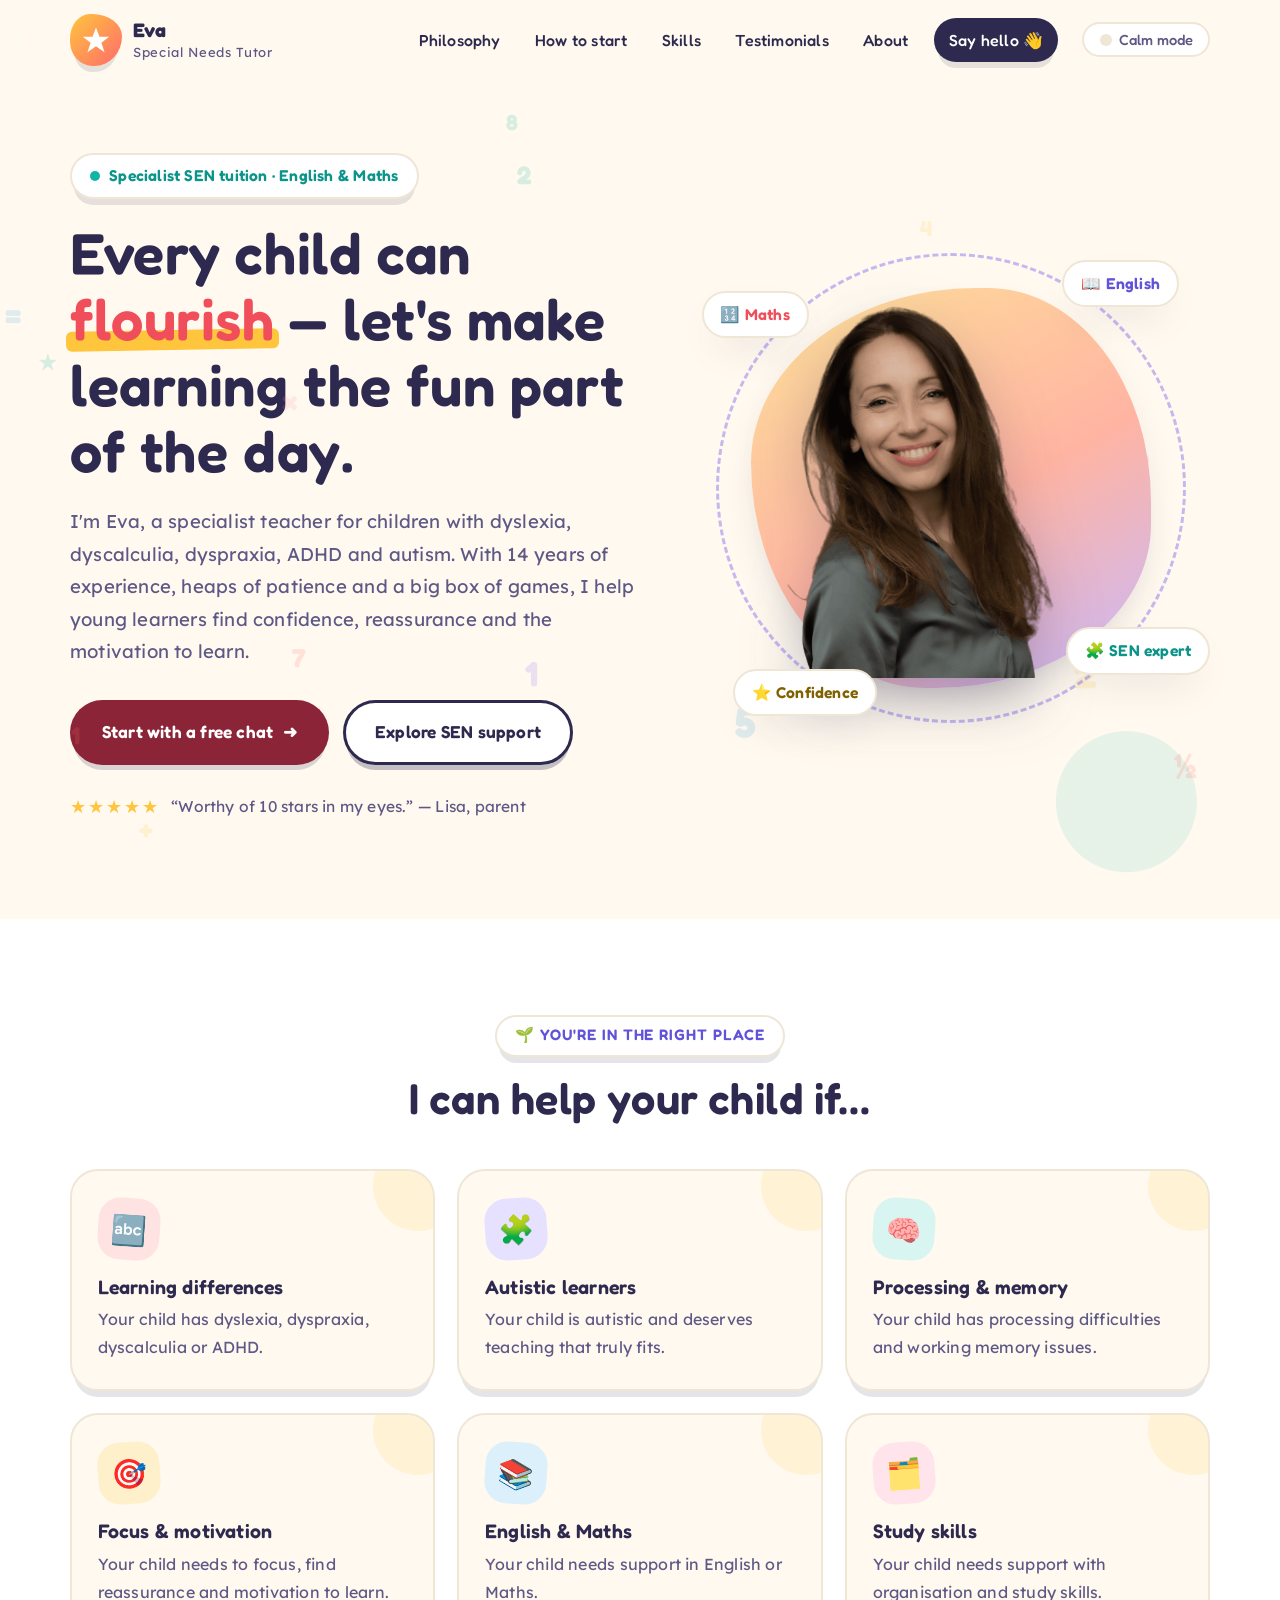
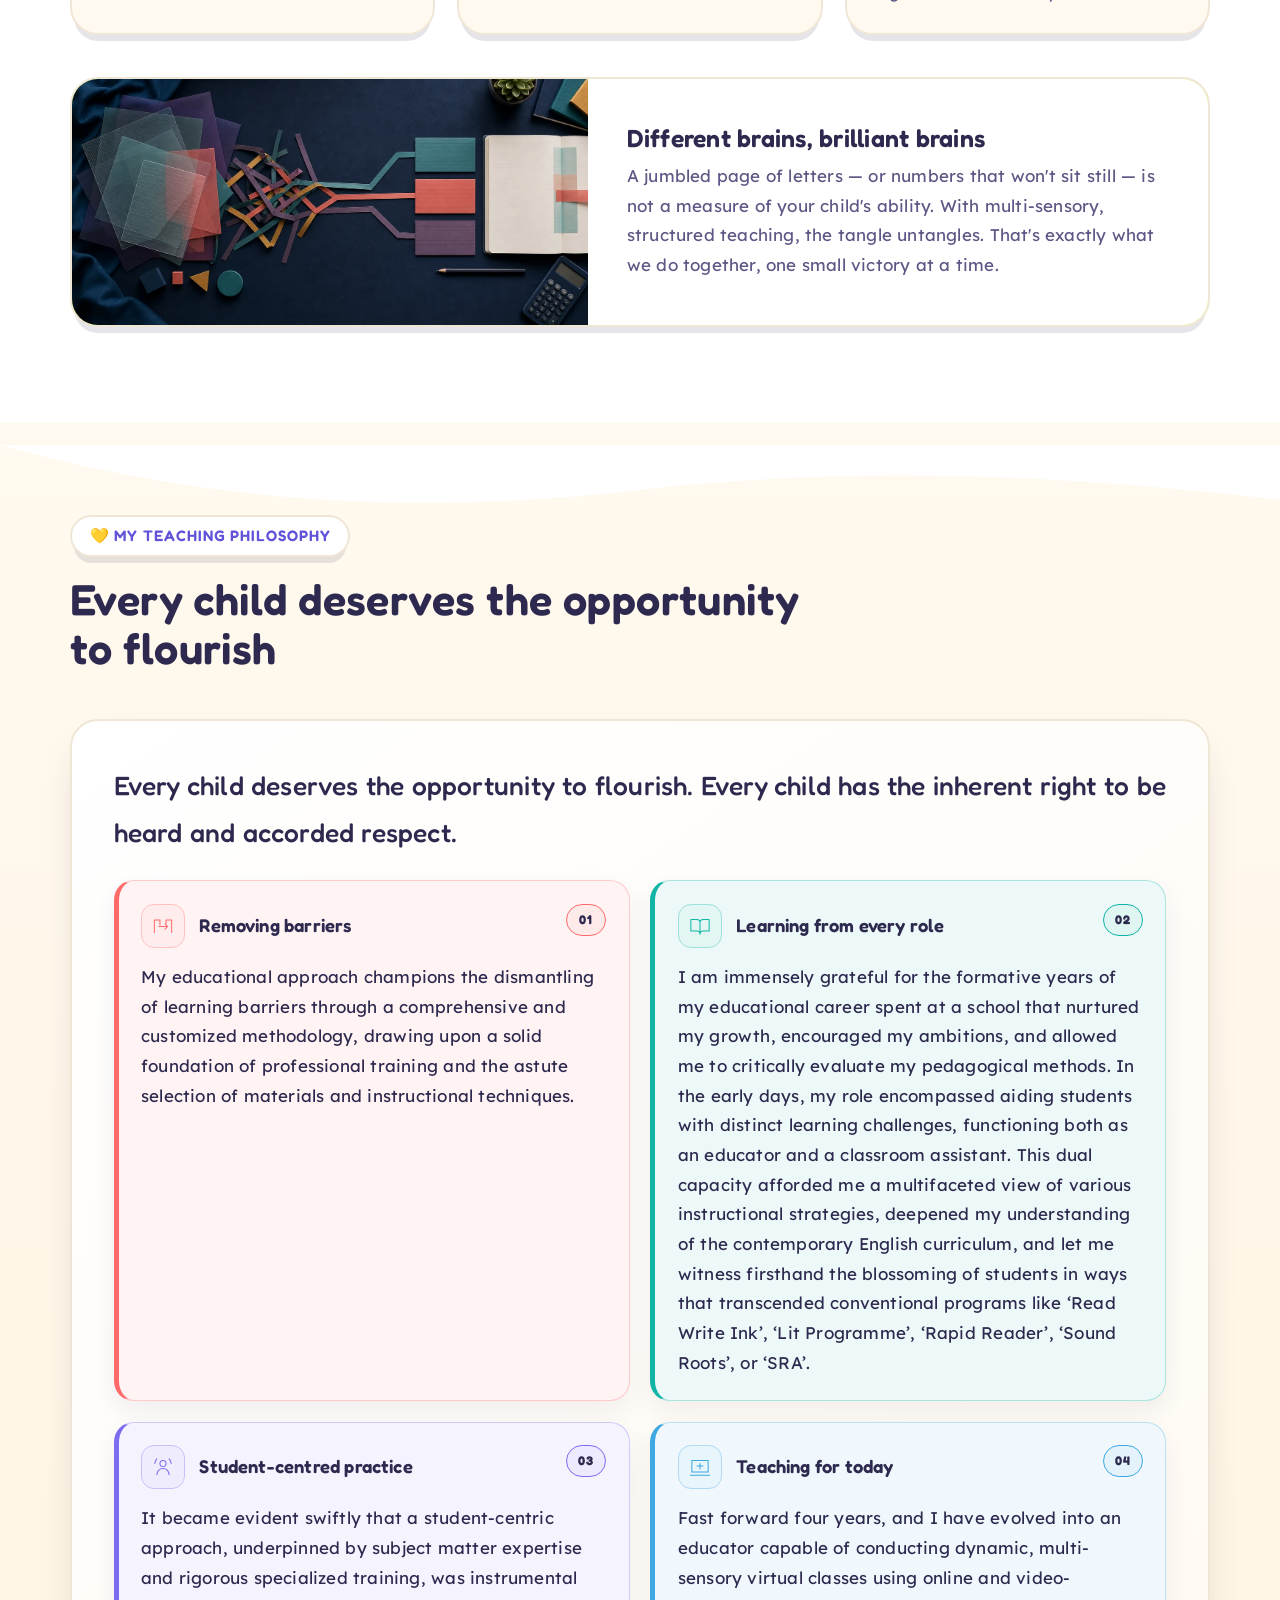
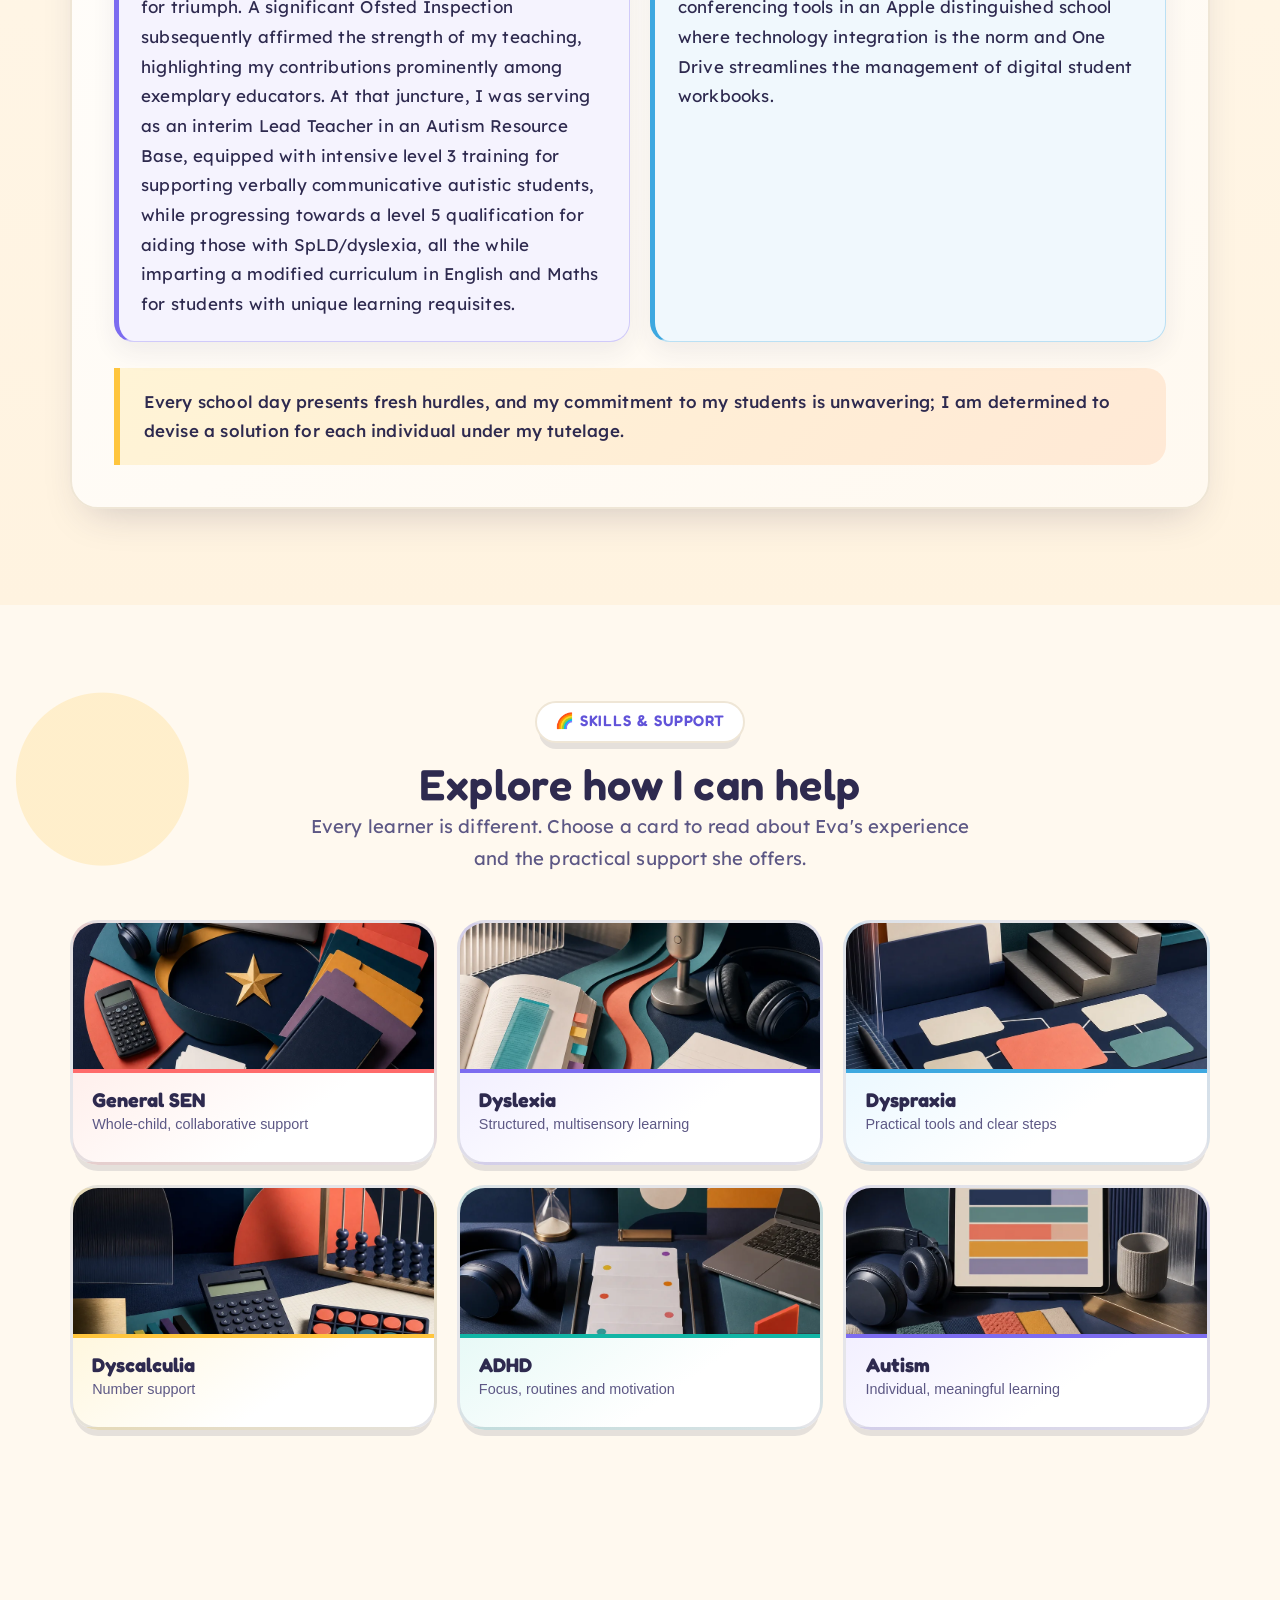
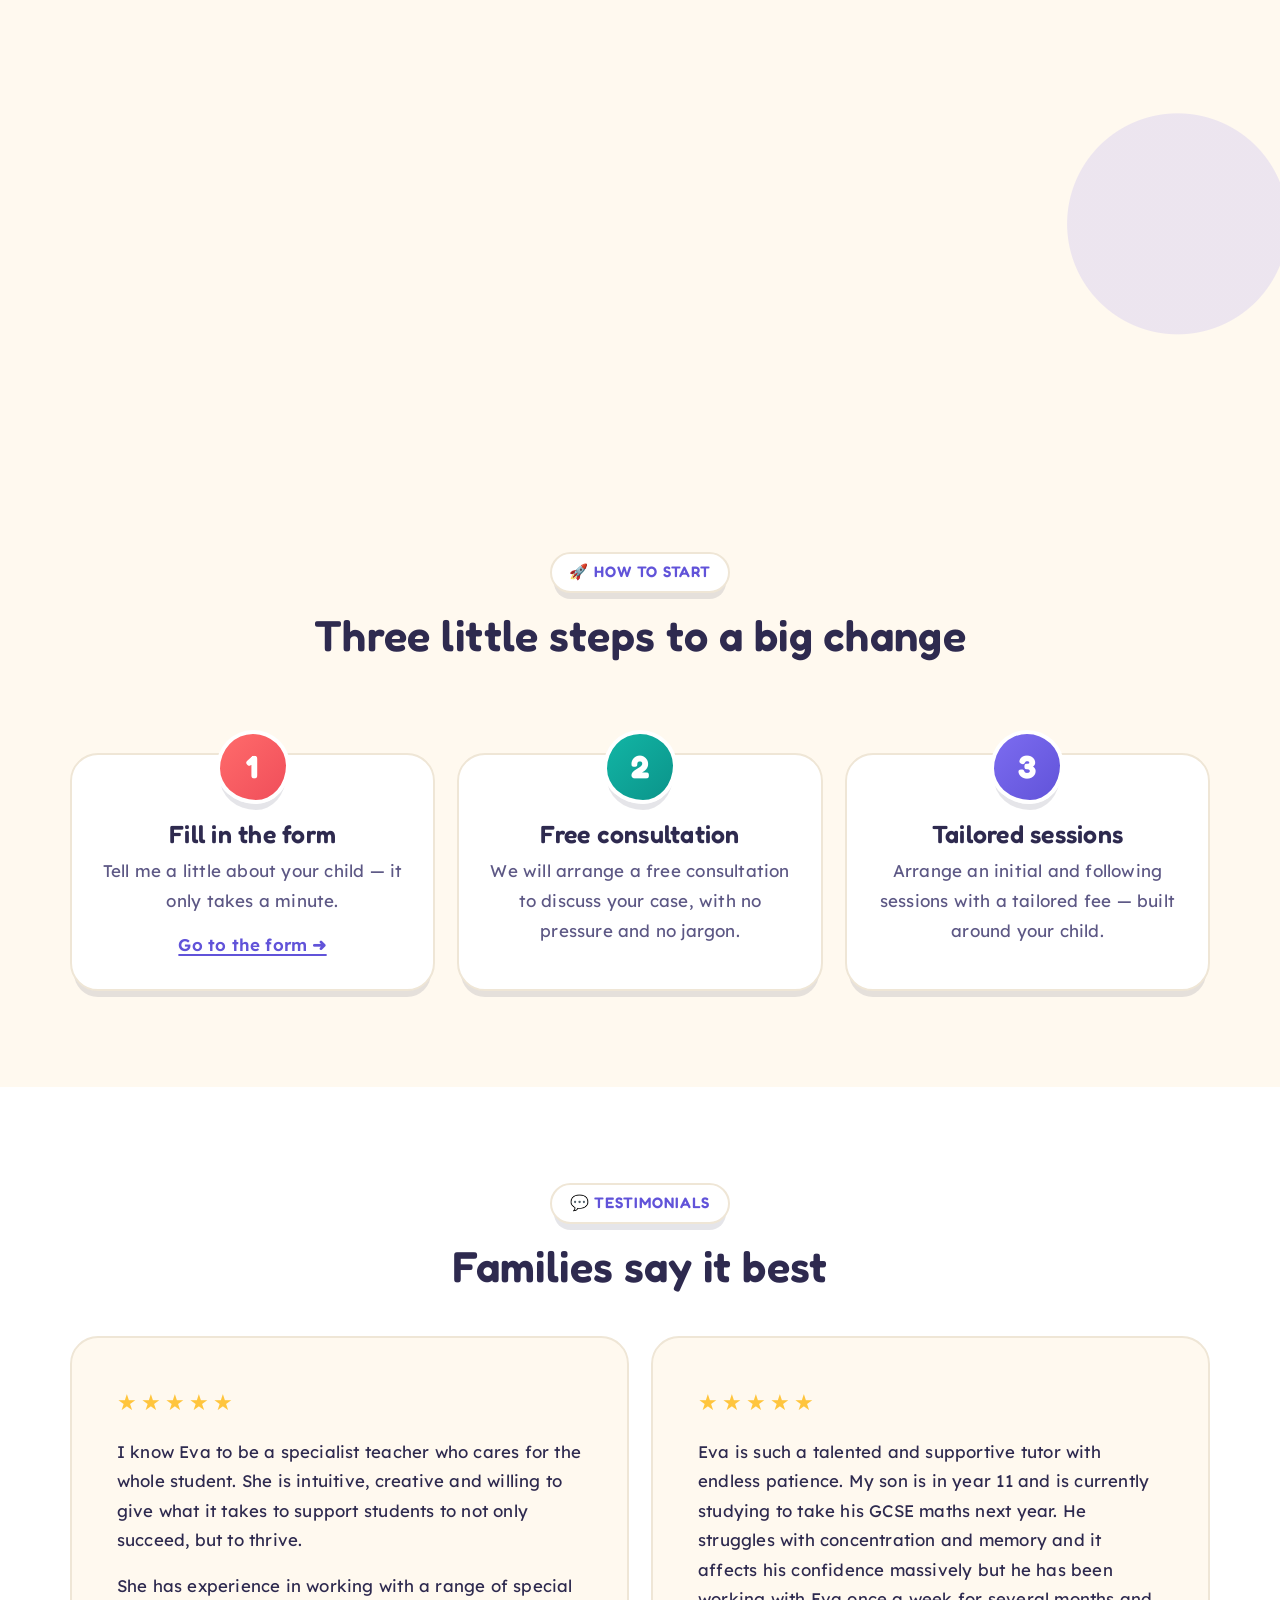
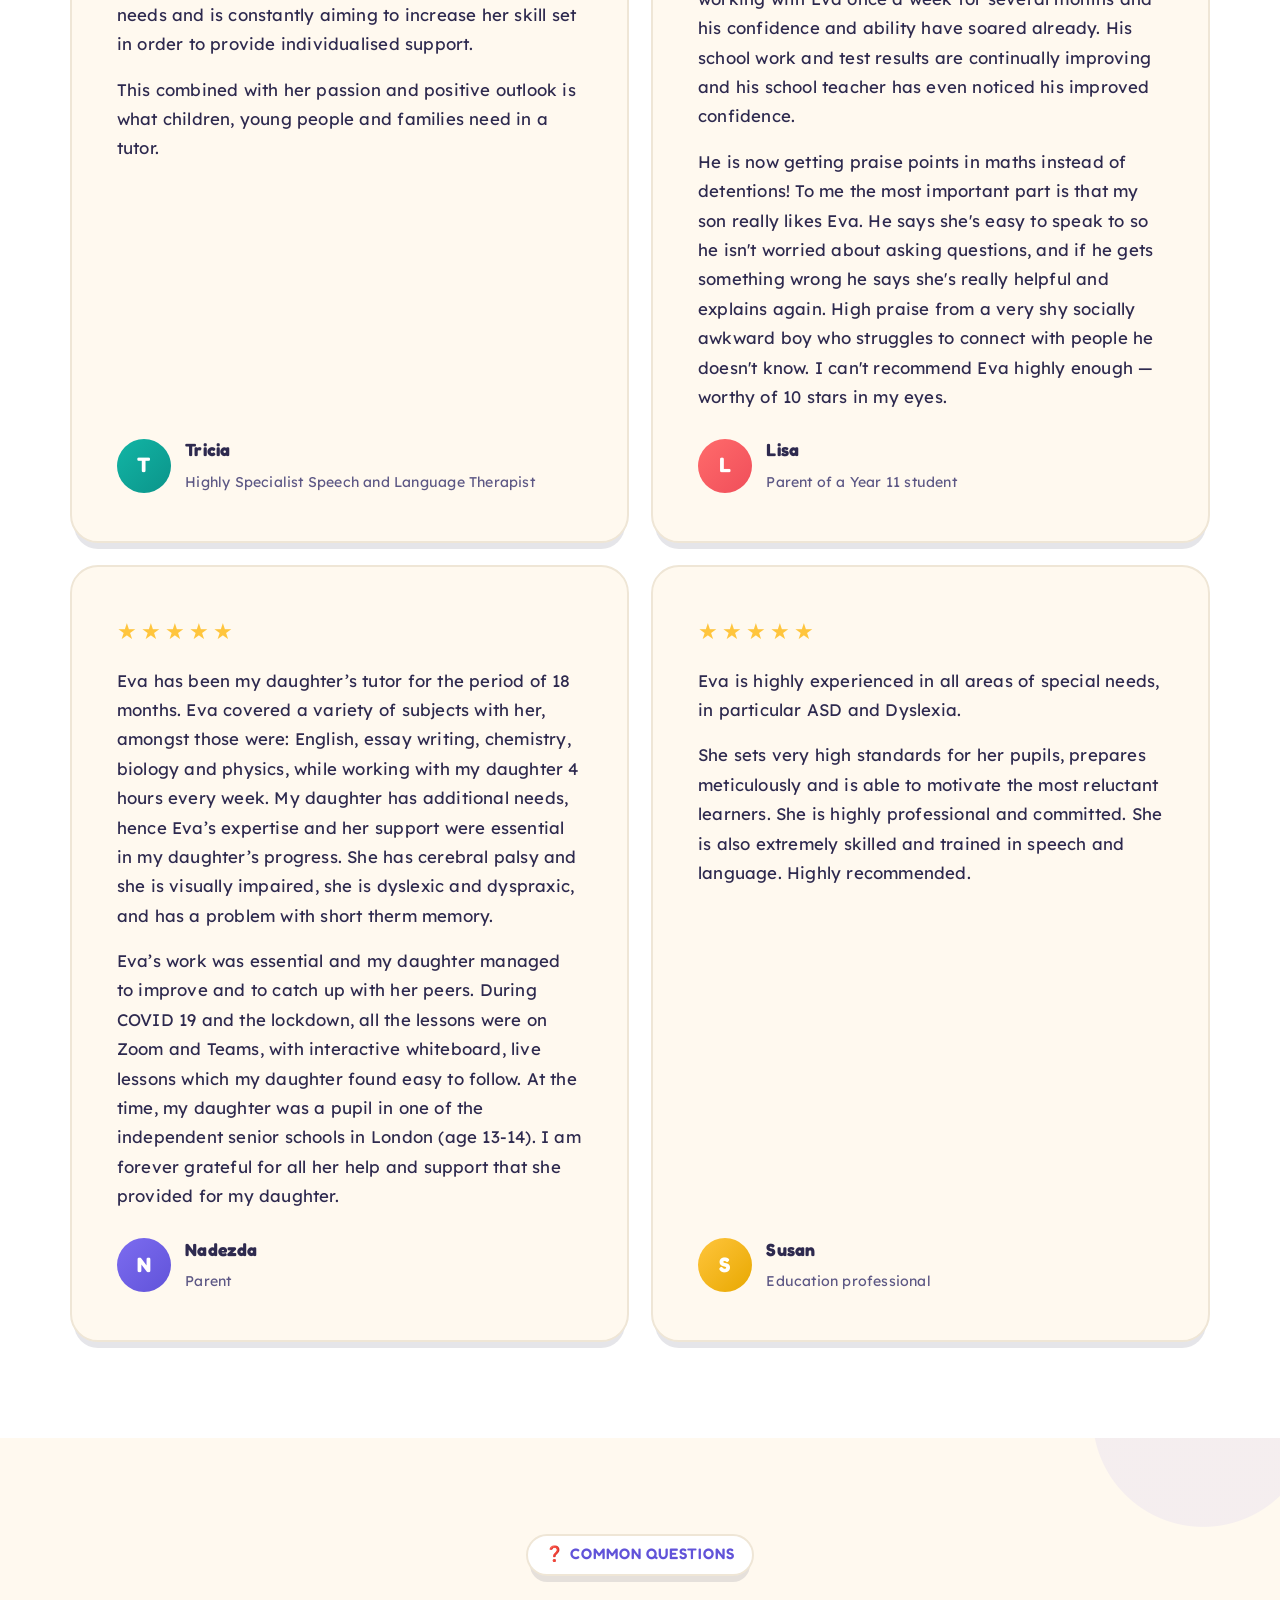
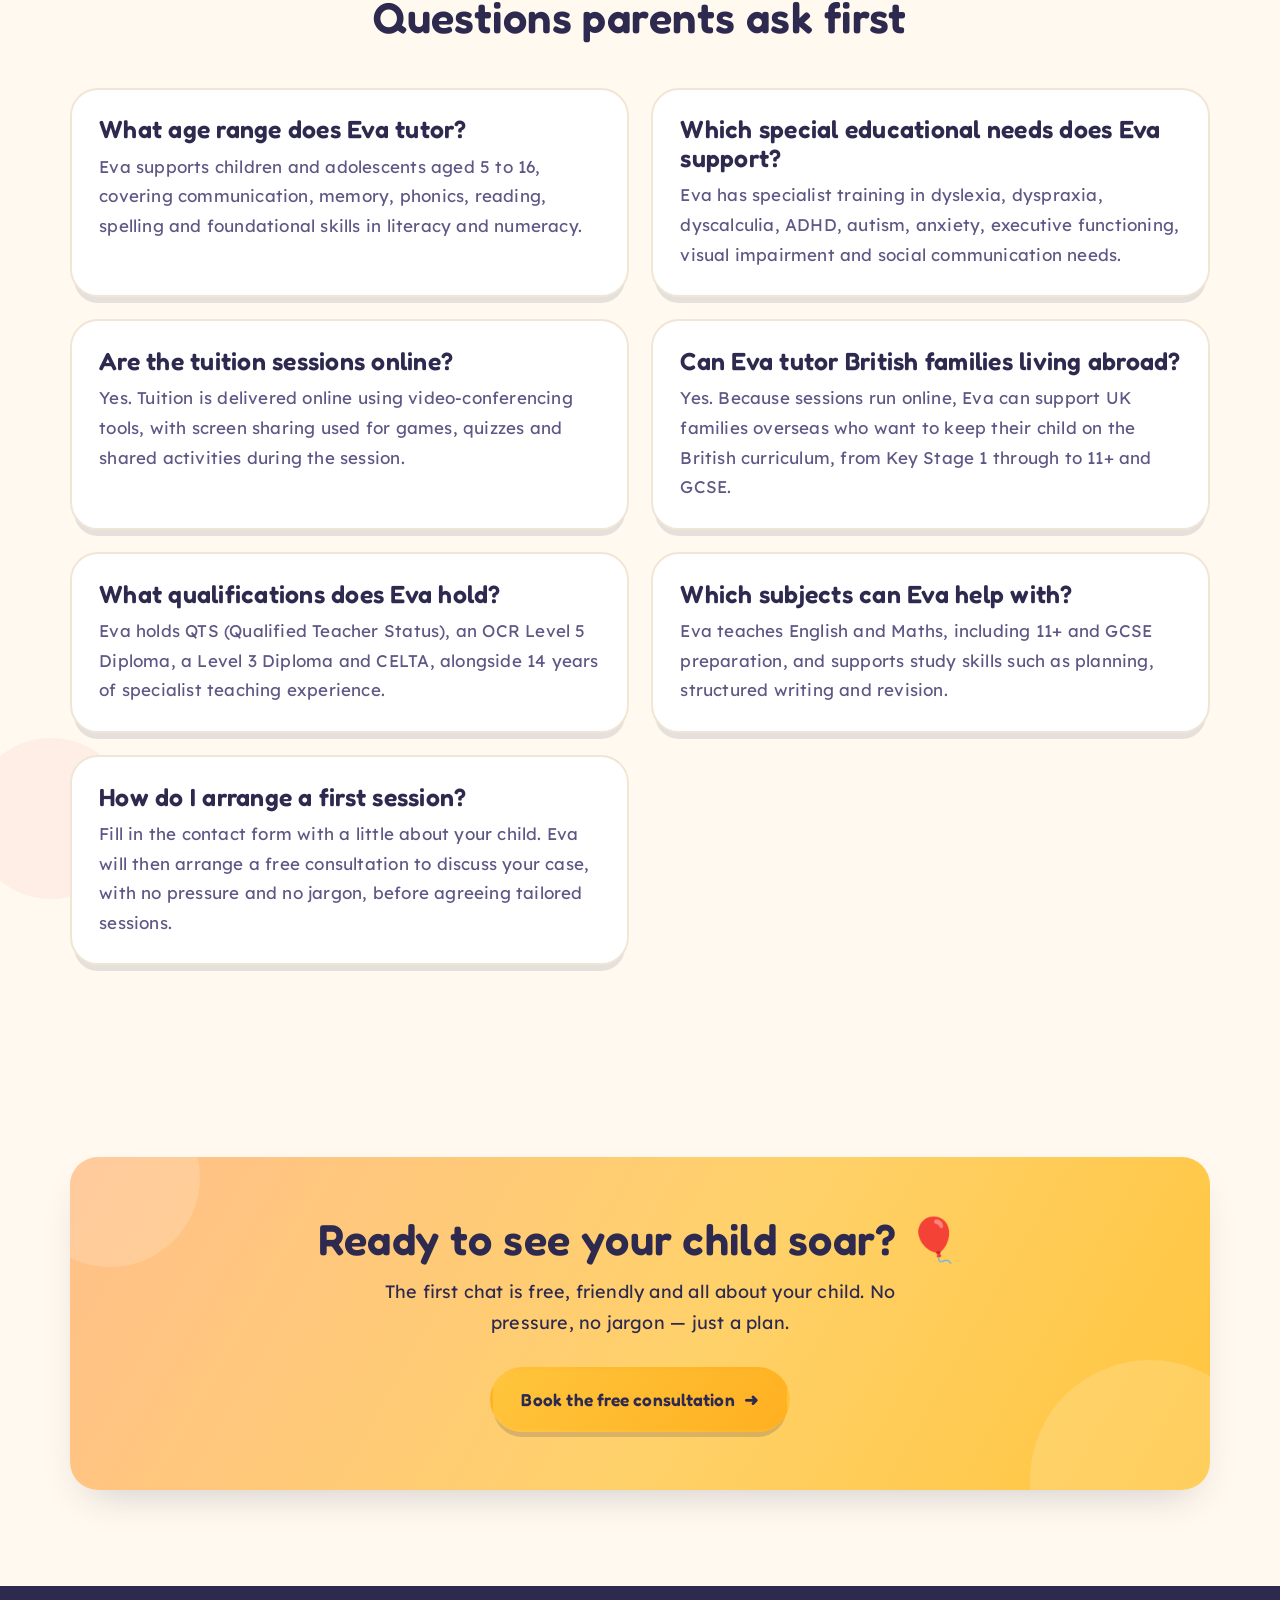
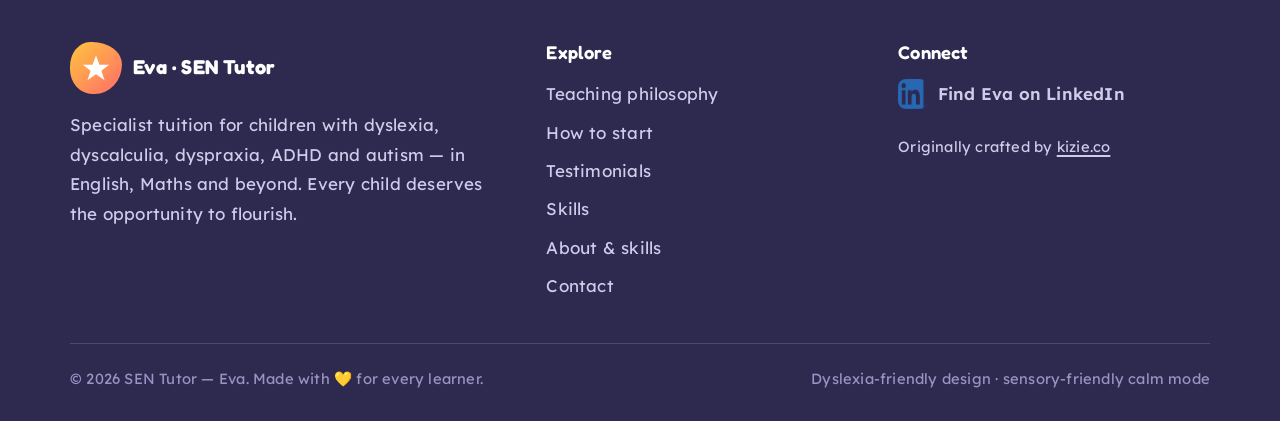
==== commit e6c1ad30: "Fix soft 404, redirect hops and duplicate headings for SEO Missing URLs returned 200 with a full cop" ====
--- a/index.html
+++ b/index.html
@@ -90,11 +90,80 @@
           "serviceType": "Specialist SEN tuition in English and Maths",
           "description": "Specialist tuition for children with dyslexia, dyscalculia, dyspraxia, ADHD and autism in English and Maths.",
           "provider": { "@id": "https://www.sen-tutor.co.uk/#person" },
+          "availableChannel": {
+            "@type": "ServiceChannel",
+            "serviceUrl": "https://www.sen-tutor.co.uk/contact",
+            "availableLanguage": { "@type": "Language", "name": "English" }
+          },
           "audience": {
             "@type": "EducationalAudience",
             "audienceType": "Children and adolescents aged 5 to 16",
             "educationalRole": "student"
           }
+        },
+        {
+          "@type": "FAQPage",
+          "@id": "https://www.sen-tutor.co.uk/#faq",
+          "isPartOf": { "@id": "https://www.sen-tutor.co.uk/#webpage" },
+          "inLanguage": "en-GB",
+          "mainEntity": [
+            {
+              "@type": "Question",
+              "name": "What age range does Eva tutor?",
+              "acceptedAnswer": {
+                "@type": "Answer",
+                "text": "Eva supports children and adolescents aged 5 to 16, covering communication, memory, phonics, reading, spelling and foundational skills in literacy and numeracy."
+              }
+            },
+            {
+              "@type": "Question",
+              "name": "Which special educational needs does Eva support?",
+              "acceptedAnswer": {
+                "@type": "Answer",
+                "text": "Eva has specialist training in dyslexia, dyspraxia, dyscalculia, ADHD, autism, anxiety, executive functioning, visual impairment and social communication needs."
+              }
+            },
+            {
+              "@type": "Question",
+              "name": "Are the tuition sessions online?",
+              "acceptedAnswer": {
+                "@type": "Answer",
+                "text": "Yes. Tuition is delivered online using video-conferencing tools, with screen sharing used for games, quizzes and shared activities during the session."
+              }
+            },
+            {
+              "@type": "Question",
+              "name": "Can Eva tutor British families living abroad?",
+              "acceptedAnswer": {
+                "@type": "Answer",
+                "text": "Yes. Because sessions run online, Eva can support UK families overseas who want to keep their child on the British curriculum, from Key Stage 1 through to 11+ and GCSE."
+              }
+            },
+            {
+              "@type": "Question",
+              "name": "What qualifications does Eva hold?",
+              "acceptedAnswer": {
+                "@type": "Answer",
+                "text": "Eva holds QTS (Qualified Teacher Status), an OCR Level 5 Diploma, a Level 3 Diploma and CELTA, alongside 14 years of specialist teaching experience."
+              }
+            },
+            {
+              "@type": "Question",
+              "name": "Which subjects can Eva help with?",
+              "acceptedAnswer": {
+                "@type": "Answer",
+                "text": "Eva teaches English and Maths, including 11+ and GCSE preparation, and supports study skills such as planning, structured writing and revision."
+              }
+            },
+            {
+              "@type": "Question",
+              "name": "How do I arrange a first session?",
+              "acceptedAnswer": {
+                "@type": "Answer",
+                "text": "Fill in the contact form with a little about your child. Eva will then arrange a free consultation to discuss your case, with no pressure and no jargon, before agreeing tailored sessions."
+              }
+            }
+          ]
         }
       ]
     }
@@ -102,7 +171,8 @@
   <link rel="icon" href="favicon.svg" type="image/svg+xml" />
   <link rel="preconnect" href="https://fonts.googleapis.com" />
   <link rel="preconnect" href="https://fonts.gstatic.com" crossorigin />
-  <link href="https://fonts.googleapis.com/css2?family=Fredoka:wght@400;500;600;700&family=Lexend:wght@300;400;500;600;700&display=swap" rel="stylesheet" />
+  <link href="https://fonts.googleapis.com/css2?family=Fredoka:wght@400;500;600;700&family=Lexend:wght@300;400;500;600;700&display=swap" rel="stylesheet" media="print" onload="this.media='all';this.onload=null" />
+  <noscript><link href="https://fonts.googleapis.com/css2?family=Fredoka:wght@400;500;600;700&family=Lexend:wght@300;400;500;600;700&display=swap" rel="stylesheet" /></noscript>
   <link rel="stylesheet" href="css/style.css" />
 </head>
 <body>
@@ -111,7 +181,7 @@
   <!-- ================= header ================= -->
   <header class="site-header">
     <div class="container header-inner">
-      <a class="brand" href="index.html" aria-label="SEN Tutor Eva — home">
+      <a class="brand" href="/" aria-label="SEN Tutor Eva — home">
         <span class="brand-badge" aria-hidden="true">
           <svg viewBox="0 0 100 100"><path d="M50 8 L61.5 39 L94 39 L68 59 L78.5 91 L50 70.5 L21.5 91 L32 59 L6 39 L38.5 39 Z" fill="#fff"/></svg>
         </span>
@@ -123,8 +193,8 @@
         <a href="#how-to-start">How to start</a>
         <a href="#skills">Skills</a>
         <a href="#testimonials">Testimonials</a>
-        <a href="about.html">About</a>
-        <a class="nav-cta" href="contact.html">Say hello 👋</a>
+        <a href="/about">About</a>
+        <a class="nav-cta" href="/contact">Say hello 👋</a>
       </nav>
 
       <button class="calm-toggle" type="button" aria-pressed="false" aria-label="Turn calm mode on" title="Turn animations off for a calmer visit">
@@ -148,7 +218,7 @@
             find confidence, reassurance and the motivation to learn.
           </p>
           <div class="hero-actions reveal d3">
-            <a class="btn btn-primary" href="contact.html">Start with a free chat <span class="arrow" aria-hidden="true">➜</span></a>
+            <a class="btn btn-primary" href="/contact">Start with a free chat <span class="arrow" aria-hidden="true">➜</span></a>
             <a class="btn btn-ghost" href="#skills">Explore SEN support</a>
           </div>
           <p class="hero-note reveal d4">
@@ -185,7 +255,7 @@
           </article>
           <article class="help-card reveal d2">
             <span class="icon i-grape" aria-hidden="true">🧩</span>
-            <h3>Autism</h3>
+            <h3>Autistic learners</h3>
             <p>Your child is autistic and deserves teaching that truly fits.</p>
           </article>
           <article class="help-card reveal d3">
@@ -387,7 +457,7 @@
           <div><span class="eyebrow">Skills &amp; support</span><h2 id="skill-general-title">General SEN</h2></div>
         </div>
         <div class="skill-dialog-copy">
-          <aside class="skill-at-glance" aria-label="General SEN summary"><h3>At a glance</h3><ul><li>Support for ages 5 to 16 across literacy, numeracy and communication.</li><li>Specialist training across a range of learning differences.</li><li>Open collaboration with parents and other professionals.</li></ul></aside>
+          <aside class="skill-at-glance" aria-label="General SEN summary"><h3>General SEN at a glance</h3><ul><li>Support for ages 5 to 16 across literacy, numeracy and communication.</li><li>Specialist training across a range of learning differences.</li><li>Open collaboration with parents and other professionals.</li></ul></aside>
           <article class="skill-content-card"><h3>Experience and approach</h3>
           <p>Over the last 14 years, my career has been dedicated to assisting children and adolescents aged 5 to 16 who face challenges in learning. This includes support in areas like communication, memory, phonics, reading, spelling, and foundational skills in literacy and numeracy, across subjects such as English, Mathematics, Science, among others when applicable.</p>
           <p>My professional journey includes teaching and observing in both elementary and high school environments, providing education to students with special educational needs (SEN) in diverse settings, including mainstream schools and specialized institutions. My expertise is grounded in specialized training for addressing specific learning disorders such as dyslexia, dyspraxia, dyscalculia, ADHD, and speech and language issues. This expertise is complemented by my extensive collaboration with educational psychologists, occupational therapists, speech and language therapists, and various school-based professionals.</p>
@@ -406,7 +476,7 @@
           <div><span class="eyebrow">Skills &amp; support</span><h2 id="skill-dyslexia-title">Dyslexia</h2></div>
         </div>
         <div class="skill-dialog-copy">
-          <aside class="skill-at-glance" aria-label="Dyslexia summary"><h3>At a glance</h3><ul><li>Assessment-led, multisensory and systematically structured plans.</li><li>Assistive technology and practical writing support.</li><li>Relevant topics shaped around each student's interests.</li></ul></aside>
+          <aside class="skill-at-glance" aria-label="Dyslexia summary"><h3>Dyslexia at a glance</h3><ul><li>Assessment-led, multisensory and systematically structured plans.</li><li>Assistive technology and practical writing support.</li><li>Relevant topics shaped around each student's interests.</li></ul></aside>
           <article class="skill-content-card">
           <h3>Dyslexia Specialism:</h3>
           <p>My primary area of expertise lies in dyslexia. I have extensive experience working in both public and private educational settings, focusing on supporting students with dyslexia. Effective support for children with dyslexia begins with a comprehensive assessment. Following this, individualized plans are created that are multisensory, systematically structured, and build upon each other. My approach involves crafting well-considered programs with specific, child-focused goals to ensure that learning is retained over the long term. Another critical element is my proficiency in utilizing assistive technology to aid learning. I also prioritize making lessons relevant and engaging by aligning them with each student's interests, thereby maximizing their effectiveness.</p>
@@ -428,7 +498,7 @@
           <div><span class="eyebrow">Skills &amp; support</span><h2 id="skill-dyspraxia-title">Dyspraxia</h2></div>
         </div>
         <div class="skill-dialog-copy">
-          <aside class="skill-at-glance" aria-label="Dyspraxia summary"><h3>At a glance</h3><ul><li>Clear instructions broken into manageable stages.</li><li>Assistive technology, visual aids and adapted stationery.</li><li>Extra time, organisation tools and scheduled rest breaks.</li></ul></aside>
+          <aside class="skill-at-glance" aria-label="Dyspraxia summary"><h3>Dyspraxia at a glance</h3><ul><li>Clear instructions broken into manageable stages.</li><li>Assistive technology, visual aids and adapted stationery.</li><li>Extra time, organisation tools and scheduled rest breaks.</li></ul></aside>
           <article class="skill-content-card"><h3>Practical support for secondary students</h3>
           <p>In my experience working with dyspraxic students in secondary education, I've found several strategies particularly effective:</p>
           <ul>
@@ -458,7 +528,7 @@
           <div><span class="eyebrow">Skills &amp; support</span><h2 id="skill-dyscalculia-title">Dyscalculia</h2></div>
         </div>
         <div class="skill-dialog-copy">
-          <aside class="skill-at-glance" aria-label="Dyscalculia summary"><h3>At a glance</h3><ul><li>Content coming soon.</li><li>The original page marks this section as still to be developed.</li></ul></aside>
+          <aside class="skill-at-glance" aria-label="Dyscalculia summary"><h3>Dyscalculia at a glance</h3><ul><li>Content coming soon.</li><li>The original page marks this section as still to be developed.</li></ul></aside>
           <article class="skill-content-card"><h3>Dyscalculia support</h3><p class="coming-soon"><strong>Content coming soon.</strong> The original page has this section marked as to be developed.</p></article>
         </div>
         <button class="btn btn-primary skill-dialog-close" type="button" data-dialog-close>Close details</button>
@@ -473,7 +543,7 @@
           <div><span class="eyebrow">Skills &amp; support</span><h2 id="skill-adhd-title">ADHD</h2></div>
         </div>
         <div class="skill-dialog-copy">
-          <aside class="skill-at-glance" aria-label="ADHD summary"><h3>At a glance</h3><ul><li>Calm workspaces, clear cues and simplified tasks.</li><li>Brain breaks, timers, checklists and suitable sensory tools.</li><li>Consistent routines and regular parent communication.</li></ul></aside>
+          <aside class="skill-at-glance" aria-label="ADHD summary"><h3>ADHD at a glance</h3><ul><li>Calm workspaces, clear cues and simplified tasks.</li><li>Brain breaks, timers, checklists and suitable sensory tools.</li><li>Consistent routines and regular parent communication.</li></ul></aside>
           <article class="skill-content-card"><h3>Attention, routines and motivation</h3>
           <p>Throughout my specialist training, I acquired extensive knowledge and practical skills to support students with attention difficulties, hyperactivity, and impulsivity, commonly associated with ADHD.</p>
           <p>My practical experience has shown that, in addition to foundational strategies for ADHD support, such as creating a clear and calm workspace, using cues to capture attention, simplifying tasks to prevent overload, implementing 'brain breaks', using timers, accommodating comfortable seating positions with appropriate fidget tools, offering calming activities, and encouraging students to paraphrase instructions, a few additional approaches are crucial. These include:</p>
@@ -497,7 +567,7 @@
           <div><span class="eyebrow">Skills &amp; support</span><h2 id="skill-autism-title">Autism</h2></div>
         </div>
         <div class="skill-dialog-copy">
-          <aside class="skill-at-glance" aria-label="Autism summary"><h3>At a glance</h3><ul><li>Individualised secondary curricula for English and Maths.</li><li>Visual, sensory and communication strategies matched to the student.</li><li>Meaningful learning built on rapport and individual strengths.</li></ul></aside>
+          <aside class="skill-at-glance" aria-label="Autism summary"><h3>Autism at a glance</h3><ul><li>Individualised secondary curricula for English and Maths.</li><li>Visual, sensory and communication strategies matched to the student.</li><li>Meaningful learning built on rapport and individual strengths.</li></ul></aside>
           <article class="skill-content-card"><h3>Individualised autism support</h3>
           <p>My involvement with students with autism has been a significant part of my role in educational settings. As the interim Lead of the only Autism Specialized Base in a secondary state school in Camden, I had the unique opportunity to tailor the curriculum to each student's needs. This customization was aimed at fostering their progress and engagement, employing recognized strategies such as The Incredible 5-Point Scale, ABC, Zones of Regulation, Social Stories, sensory profiling, and ELKLAN communication support for verbal ASD students in secondary education, focusing on receptive and expressive language. For younger students, methods like PECS, Makaton, and Colourful Semantics were implemented. Additionally, a variety of literacy and numeracy games, often facilitated by assistive technology like WordShark and NumberShark, were used. Part of my role also involved training other staff members in these methodologies.</p>
           <p>I have developed and taught an ASD-differentiated curriculum for core subjects like English and Maths for secondary-age students. This curriculum received an outstanding rating during the Ofsted inspection in 2018. For a more in-depth understanding, you can refer to my experiences with students like Jawad and Saptieu. Given that most exams emphasize quality writing, high-functioning autistic students often require specific support in various writing styles, emphasizing the need for supportive practice and constructive feedback.</p>
@@ -518,7 +588,7 @@
           <div><span class="eyebrow">Skills &amp; support</span><h2 id="skill-anxiety-title">Anxiety</h2></div>
         </div>
         <div class="skill-dialog-copy">
-          <aside class="skill-at-glance" aria-label="Anxiety summary"><h3>At a glance</h3><ul><li>Identify the cause and build a step-by-step plan.</li><li>Use small successes to develop confidence.</li><li>Consider specialist help or access arrangements when needed.</li></ul></aside>
+          <aside class="skill-at-glance" aria-label="Anxiety summary"><h3>Anxiety at a glance</h3><ul><li>Identify the cause and build a step-by-step plan.</li><li>Use small successes to develop confidence.</li><li>Consider specialist help or access arrangements when needed.</li></ul></aside>
           <article class="skill-content-card">
           <h3>Anxiety Management:</h3>
           <p>Anxiety, characterized by feelings like worry or fear, varies in severity and requires careful handling. Identifying the root cause of anxiety is crucial for devising a step-by-step plan to address it. The process often starts with acknowledging these feelings and then witnessing small, incremental successes related to the anxiety trigger. For instance, in the case of exam-related anxiety, structured preparation and successful completion of past papers under exam conditions, followed by navigating through the initial exam, can significantly reduce anxiety levels.</p>
@@ -541,7 +611,7 @@
           <div><span class="eyebrow">Skills &amp; support</span><h2 id="skill-executive-title">Executive functioning skills</h2></div>
         </div>
         <div class="skill-dialog-copy">
-          <aside class="skill-at-glance" aria-label="Executive functioning summary"><h3>At a glance</h3><ul><li>Support with starting, sequencing and completing tasks.</li><li>Planning, time management and organisation strategies.</li><li>Short structured tasks with sensory or mindful breaks.</li></ul></aside>
+          <aside class="skill-at-glance" aria-label="Executive functioning summary"><h3>Executive functioning skills at a glance</h3><ul><li>Support with starting, sequencing and completing tasks.</li><li>Planning, time management and organisation strategies.</li><li>Short structured tasks with sensory or mindful breaks.</li></ul></aside>
           <article class="skill-content-card">
           <h3>Executive Functioning Skills Support:</h3>
           <p>In my extensive work with students with Special Educational Needs (SEN), particularly those with ADHD, ADD, and ASD, I have gained a deep understanding of the various challenges associated with executive functioning skills. These challenges can include difficulties in initiating or completing tasks, prioritizing effectively, retaining information from oral or written sources, following directions or sequences, adapting to changes in rules or routines, shifting focus between tasks, managing intense emotions and fixations, organizing thoughts, managing time, and keeping track of personal belongings.</p>
@@ -568,7 +638,7 @@
           <div><span class="eyebrow">Skills &amp; support</span><h2 id="skill-visual-title">Visual impairment</h2></div>
         </div>
         <div class="skill-dialog-copy">
-          <aside class="skill-at-glance" aria-label="Visual impairment summary"><h3>At a glance</h3><ul><li>Accessible resources, enlarged fonts and screen magnification.</li><li>Technology and oral work used to build on strengths.</li><li>Academic, emotional and social needs considered together.</li></ul></aside>
+          <aside class="skill-at-glance" aria-label="Visual impairment summary"><h3>Visual impairment at a glance</h3><ul><li>Accessible resources, enlarged fonts and screen magnification.</li><li>Technology and oral work used to build on strengths.</li><li>Academic, emotional and social needs considered together.</li></ul></aside>
           <article class="skill-content-card">
           <h3>Working with Partially Visually Impaired Students:</h3>
           <p>In my experience with partially visually impaired students, as detailed in Nadezda’s review, the primary focus has been on establishing a strong rapport and customizing learning to prioritize the most critical subjects in a manner that resonates with the student. This approach encompasses several key aspects:</p>
@@ -595,7 +665,7 @@
           <div><span class="eyebrow">Skills &amp; support</span><h2 id="skill-social-title">Social communication</h2></div>
         </div>
         <div class="skill-dialog-copy">
-          <aside class="skill-at-glance" aria-label="Social communication summary"><h3>At a glance</h3><ul><li>Approaches tailored to each student's communication needs.</li><li>Visuals, communication cards and rehearsed scenarios where useful.</li><li>Progress recognised sensitively and consistently.</li></ul></aside>
+          <aside class="skill-at-glance" aria-label="Social communication summary"><h3>Social communication at a glance</h3><ul><li>Approaches tailored to each student's communication needs.</li><li>Visuals, communication cards and rehearsed scenarios where useful.</li><li>Progress recognised sensitively and consistently.</li></ul></aside>
           <article class="skill-content-card">
           <h3>Supporting Students with Social Communication Challenges:</h3>
           <p>Many students, particularly those on the autism spectrum or those dealing with anxiety and other mental health issues, face challenges with social communication. The 'theory of mind' concept helps in understanding one aspect of these challenges in the context of ASD.</p>
@@ -616,11 +686,11 @@
           <div><span class="eyebrow">Skills &amp; support</span><h2 id="skill-other-title">Other skills</h2></div>
         </div>
         <div class="skill-dialog-copy">
-          <aside class="skill-at-glance" aria-label="Other skills summary"><h3>At a glance</h3><ul><li>Processing, concentration and independent learning strategies.</li><li>Study skills for planning, writing and revision.</li><li>Subject support for 11+ and GCSE English and Maths.</li></ul></aside>
+          <aside class="skill-at-glance" aria-label="Other skills summary"><h3>Other skills at a glance</h3><ul><li>Processing, concentration and independent learning strategies.</li><li>Study skills for planning, writing and revision.</li><li>Subject support for 11+ and GCSE English and Maths.</li></ul></aside>
           <article class="skill-content-card">
           <h3>Supporting Students with Processing Difficulties:</h3>
           <p>In my teaching career, I've encountered numerous students who experience processing difficulties. To boost their confidence, it's crucial to align teaching with their interests and learning styles, honoring their natural ways of learning while strengthening areas that require improvement. My approach includes well-paced, scaffolded tasks, supplemented by visual aids, 3D props, mindful breaks, and self-reflection summaries. This methodology encourages students to actively engage in their learning, reflect on it, and witness immediate progress. Structured, cumulative teaching is also essential for enhancing long-term memory retention.</p>
-          <h3>Focus and Concentration Skills Enhancement:</h3>
+          <h3>Building Focus in Wider Study:</h3>
           <p>I believe that engaging, personalized, and relevant teaching significantly improves students' focus from the outset (refer to sections on motivation, fun lessons, managing anxiety, writing resistance, and confidence improvement). To further boost concentration, sensory and mindfulness tools are employed, including short, structured tasks, active or mindful rest breaks, and various props. Creating a sensory profile for each student aids in identifying the most effective tools for them.</p>
           <h3>Developing Independence:</h3>
           <p>Metacognition plays a vital role in the learning process, fostering motivation and leading to growing independence. Through regular, methodical self-evaluation, students gradually take ownership of their learning. This process may include winning quizzes with rewards and setting specific goals. Long-term independence involves students making conscious decisions about their learning, facilitated by the tutor who first needs to establish trust. Understanding students' passions, dreams, strengths, and challenges is key to creating a unique and engaging learning experience.</p>
@@ -653,7 +723,7 @@
               <span class="step-num" aria-hidden="true">1</span>
               <h3>Fill in the form</h3>
               <p>Tell me a little about your child — it only takes a minute.</p>
-              <a class="step-link" href="contact.html">Go to the form ➜</a>
+              <a class="step-link" href="/contact">Go to the form ➜</a>
             </article>
             <article class="step-card reveal d2">
               <span class="step-num" aria-hidden="true">2</span>
@@ -731,13 +801,54 @@
       </div>
     </section>
 
+    <!-- ================= FAQ ================= -->
+    <section class="faq" id="faq">
+      <div class="container">
+        <div class="section-head center reveal">
+          <span class="eyebrow">❓ Common questions</span>
+          <h2>Questions parents ask first</h2>
+        </div>
+
+        <div class="faq-list">
+          <article class="faq-item reveal">
+            <h3>What age range does Eva tutor?</h3>
+            <p>Eva supports children and adolescents aged 5 to 16, covering communication, memory, phonics, reading, spelling and foundational skills in literacy and numeracy.</p>
+          </article>
+          <article class="faq-item reveal">
+            <h3>Which special educational needs does Eva support?</h3>
+            <p>Eva has specialist training in dyslexia, dyspraxia, dyscalculia, ADHD, autism, anxiety, executive functioning, visual impairment and social communication needs.</p>
+          </article>
+          <article class="faq-item reveal">
+            <h3>Are the tuition sessions online?</h3>
+            <p>Yes. Tuition is delivered online using video-conferencing tools, with screen sharing used for games, quizzes and shared activities during the session.</p>
+          </article>
+          <article class="faq-item reveal">
+            <h3>Can Eva tutor British families living abroad?</h3>
+            <p>Yes. Because sessions run online, Eva can support UK families overseas who want to keep their child on the British curriculum, from Key Stage 1 through to 11+ and GCSE.</p>
+          </article>
+          <article class="faq-item reveal">
+            <h3>What qualifications does Eva hold?</h3>
+            <p>Eva holds QTS (Qualified Teacher Status), an OCR Level 5 Diploma, a Level 3 Diploma and CELTA, alongside 14 years of specialist teaching experience.</p>
+          </article>
+          <article class="faq-item reveal">
+            <h3>Which subjects can Eva help with?</h3>
+            <p>Eva teaches English and Maths, including 11+ and GCSE preparation, and supports study skills such as planning, structured writing and revision.</p>
+          </article>
+          <article class="faq-item reveal">
+            <h3>How do I arrange a first session?</h3>
+            <p>Fill in the contact form with a little about your child. Eva will then arrange a free consultation to discuss your case, with no pressure and no jargon, before agreeing tailored sessions.</p>
+          </article>
+        </div>
+      </div>
+    </section>
+
     <!-- ================= CTA ================= -->
     <section>
       <div class="container">
         <div class="cta-banner reveal">
           <h2>Ready to see your child soar? 🎈</h2>
           <p>The first chat is free, friendly and all about your child. No pressure, no jargon — just a plan.</p>
-          <a class="btn btn-sun" href="contact.html">Book the free consultation <span class="arrow" aria-hidden="true">➜</span></a>
+          <a class="btn btn-sun" href="/contact">Book the free consultation <span class="arrow" aria-hidden="true">➜</span></a>
         </div>
       </div>
     </section>
@@ -763,8 +874,8 @@
             <li><a href="#how-to-start">How to start</a></li>
             <li><a href="#testimonials">Testimonials</a></li>
             <li><a href="#skills">Skills</a></li>
-            <li><a href="about.html">About &amp; skills</a></li>
-            <li><a href="contact.html">Contact</a></li>
+            <li><a href="/about">About &amp; skills</a></li>
+            <li><a href="/contact">Contact</a></li>
           </ul>
         </div>
         <div>
--- a/css/style.css
+++ b/css/style.css
@@ -512,6 +512,16 @@
 }
 .t-card figcaption b { display: block; font-family: var(--font-display); font-size: 1.1rem; }
 .t-card figcaption small { color: var(--ink-soft); }
+
+/* ---------- FAQ ---------- */
+.faq-list { display: grid; grid-template-columns: repeat(2, minmax(0, 1fr)); gap: 1.4rem; }
+.faq-item {
+  background: var(--surface); border: 2px solid var(--line);
+  border-radius: var(--r-lg); padding: 1.6rem 1.7rem;
+  box-shadow: var(--shadow-pop);
+}
+.faq-item h3 { margin-bottom: 0.5rem; }
+.faq-item p { color: var(--ink-soft); margin: 0; }
 
 /* ---------- CTA banner ---------- */
 .cta-banner {
@@ -714,6 +724,7 @@
   .contact-grid { grid-template-columns: 1fr; }
   .footer-grid { grid-template-columns: 1fr 1fr; }
   .testimonials-grid { grid-template-columns: 1fr; }
+  .faq-list { grid-template-columns: 1fr; }
   .philo-story-grid { grid-template-columns: 1fr; }
   .main-nav {
     position: fixed; inset: 82px 4% auto 4%;
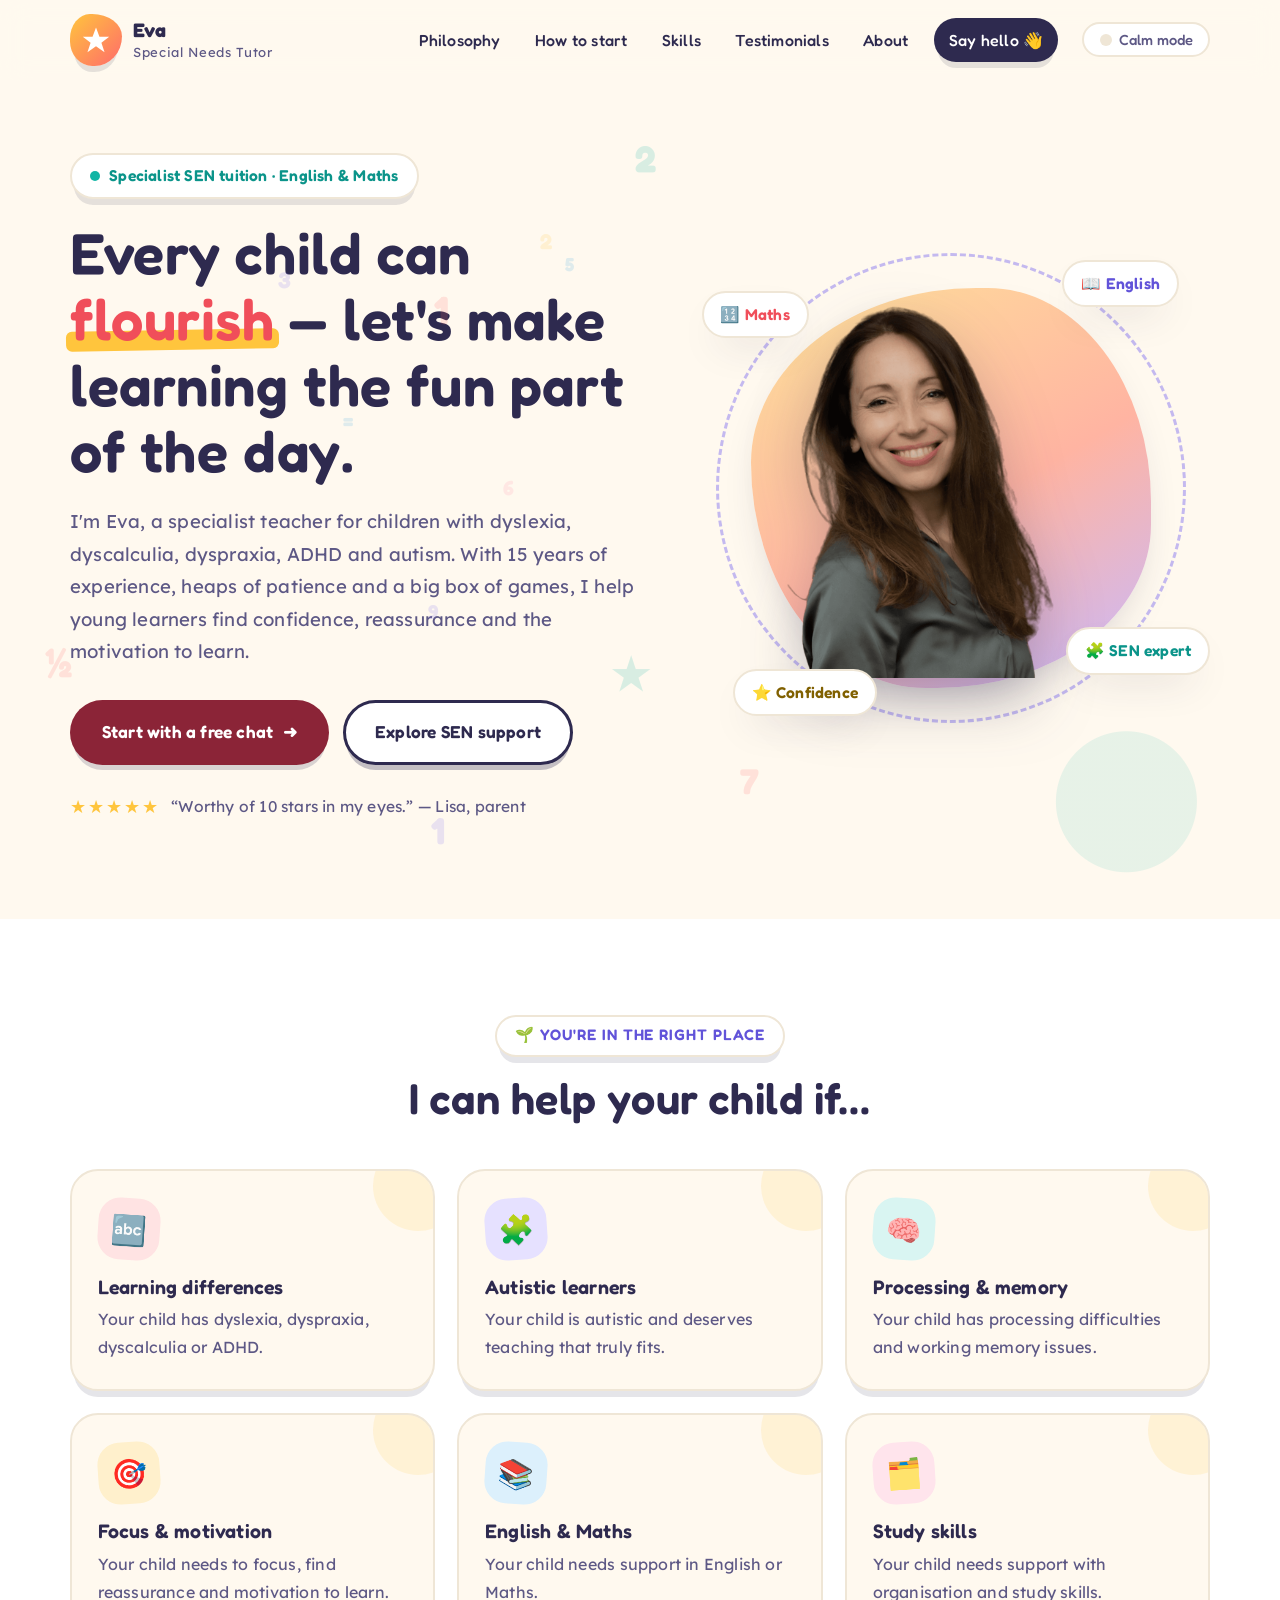
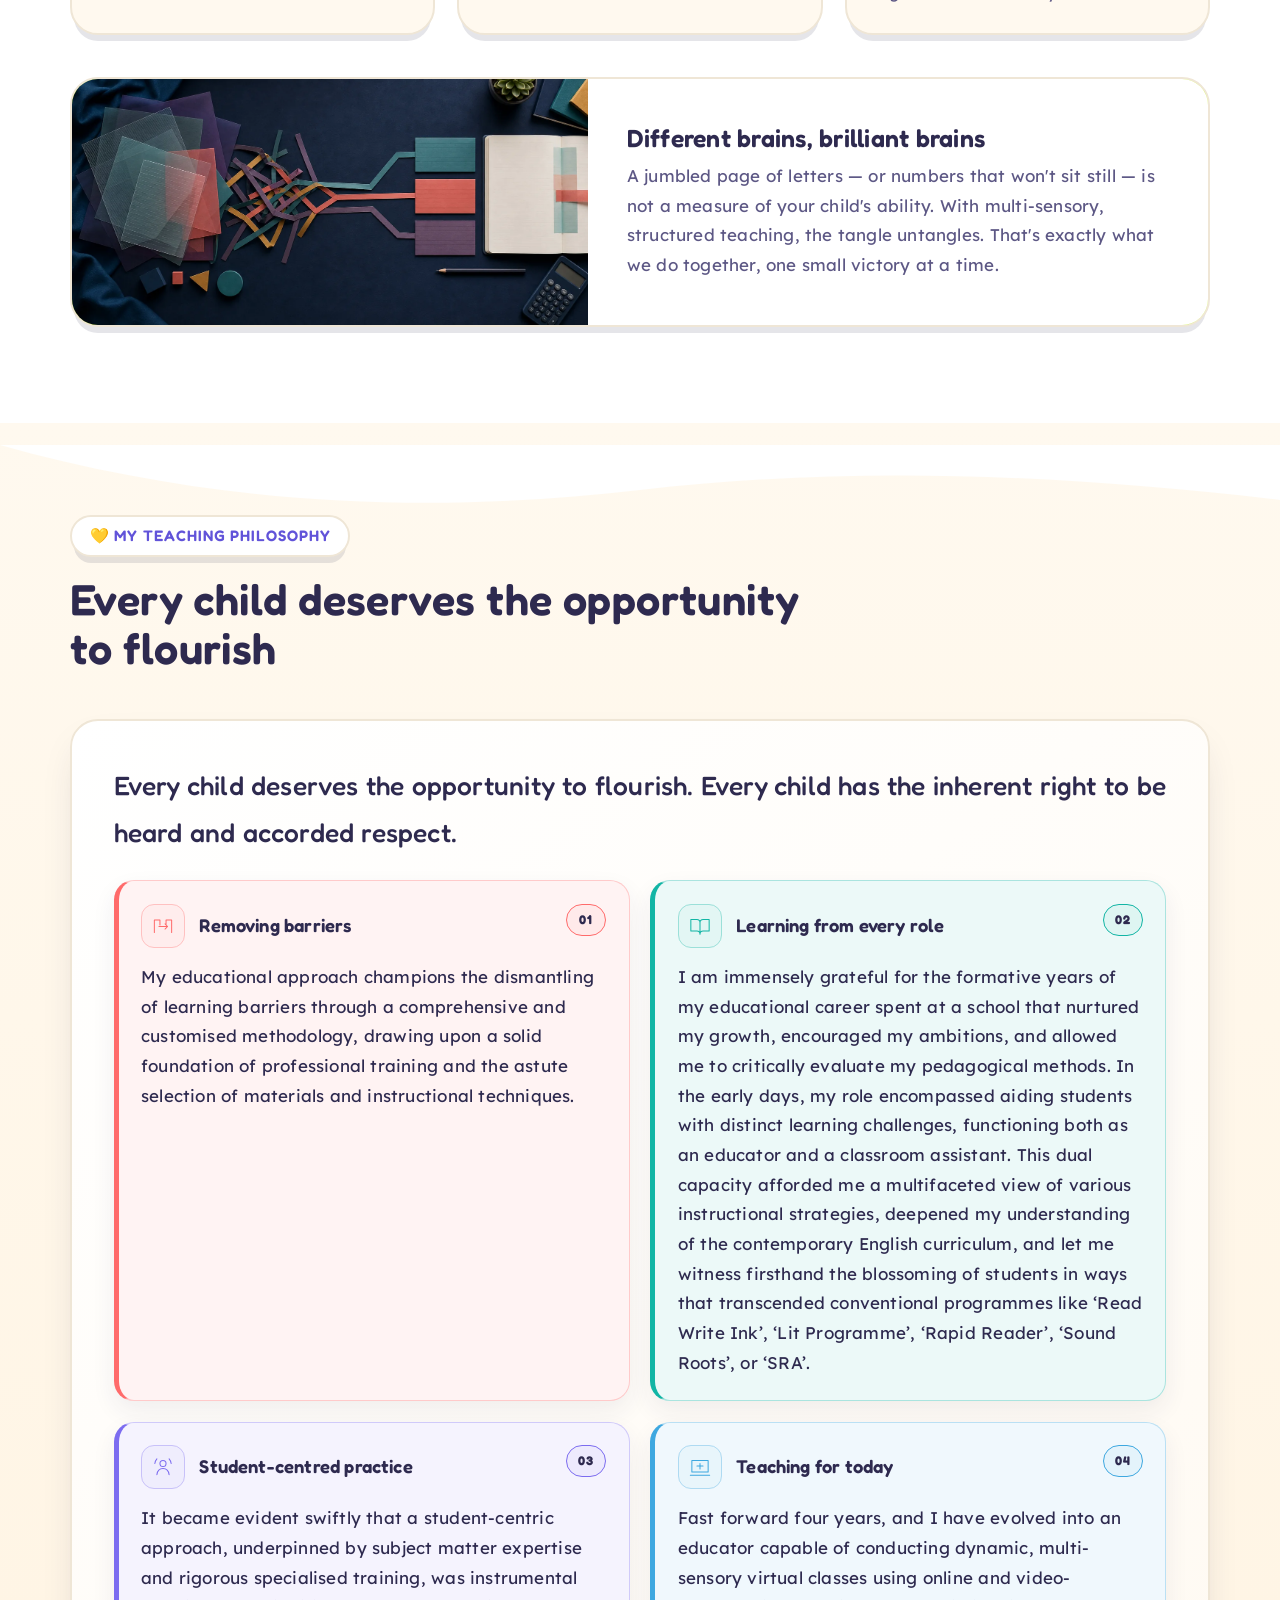
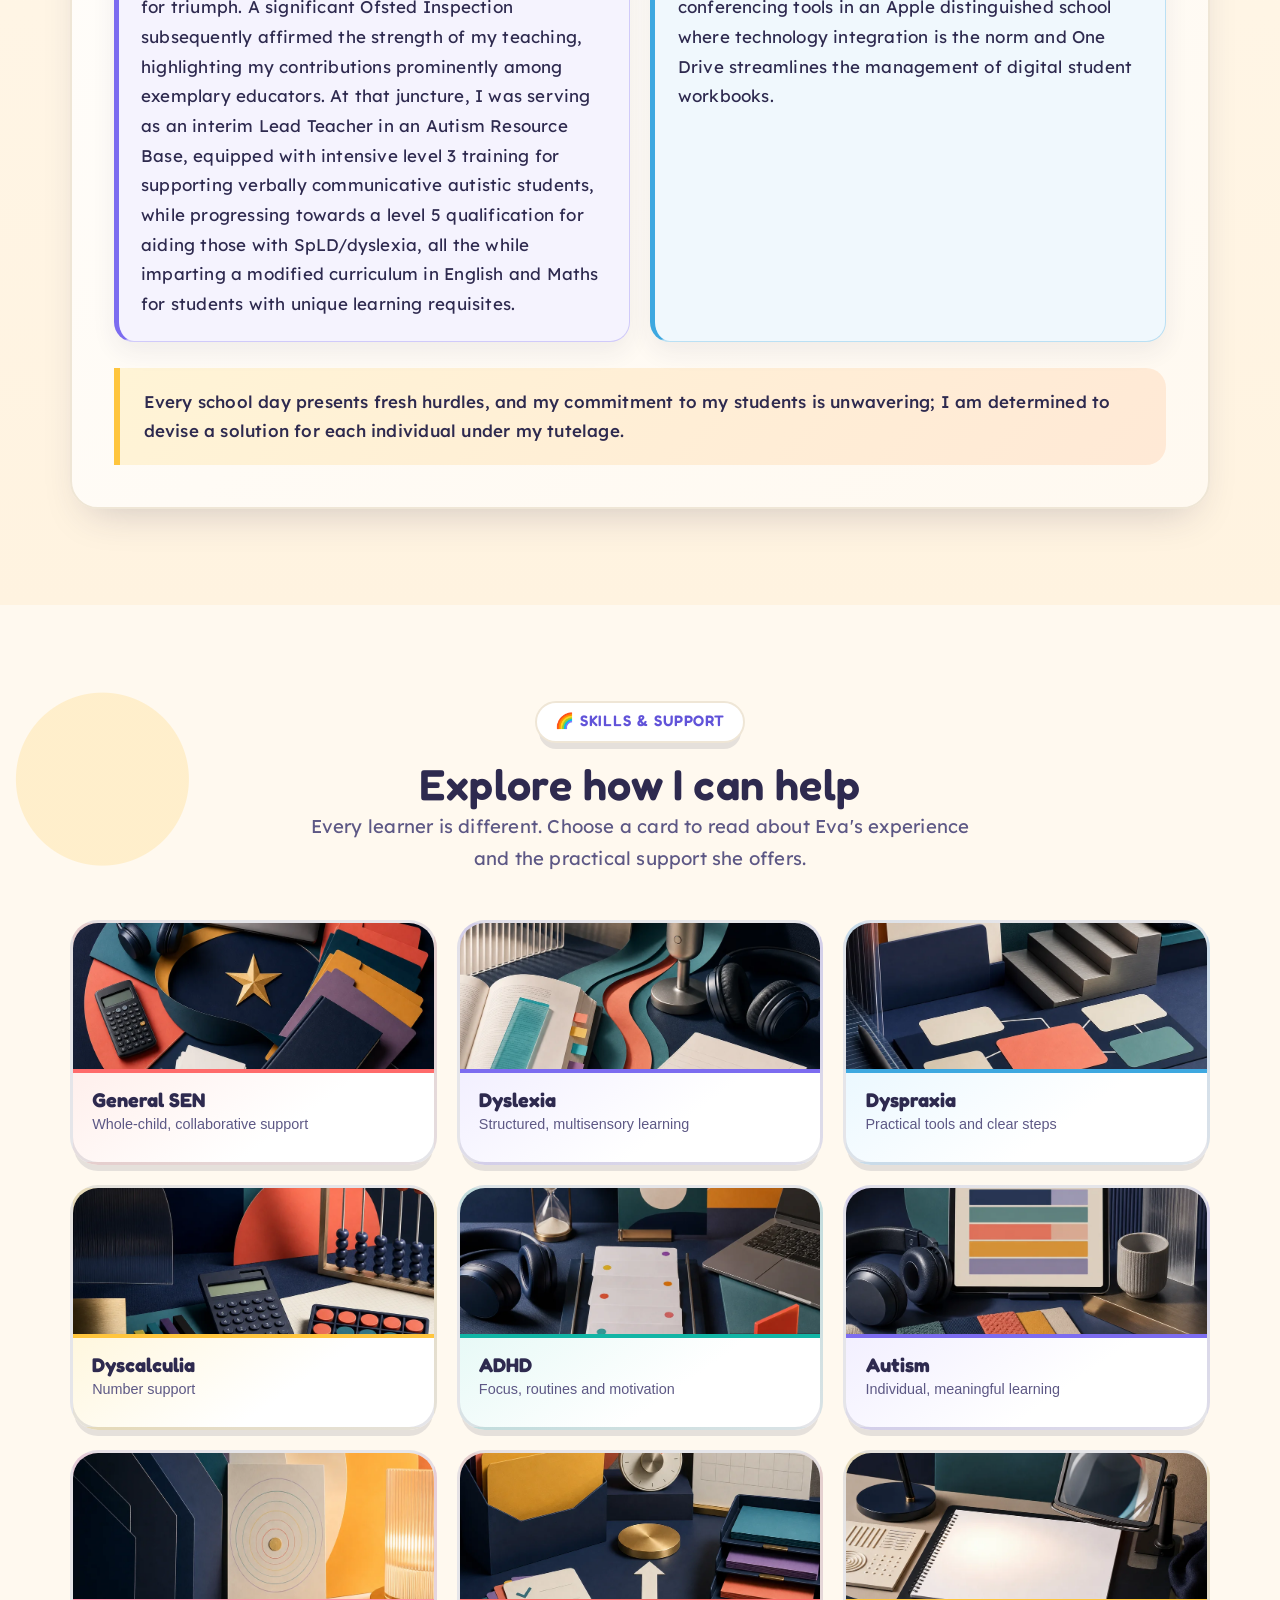
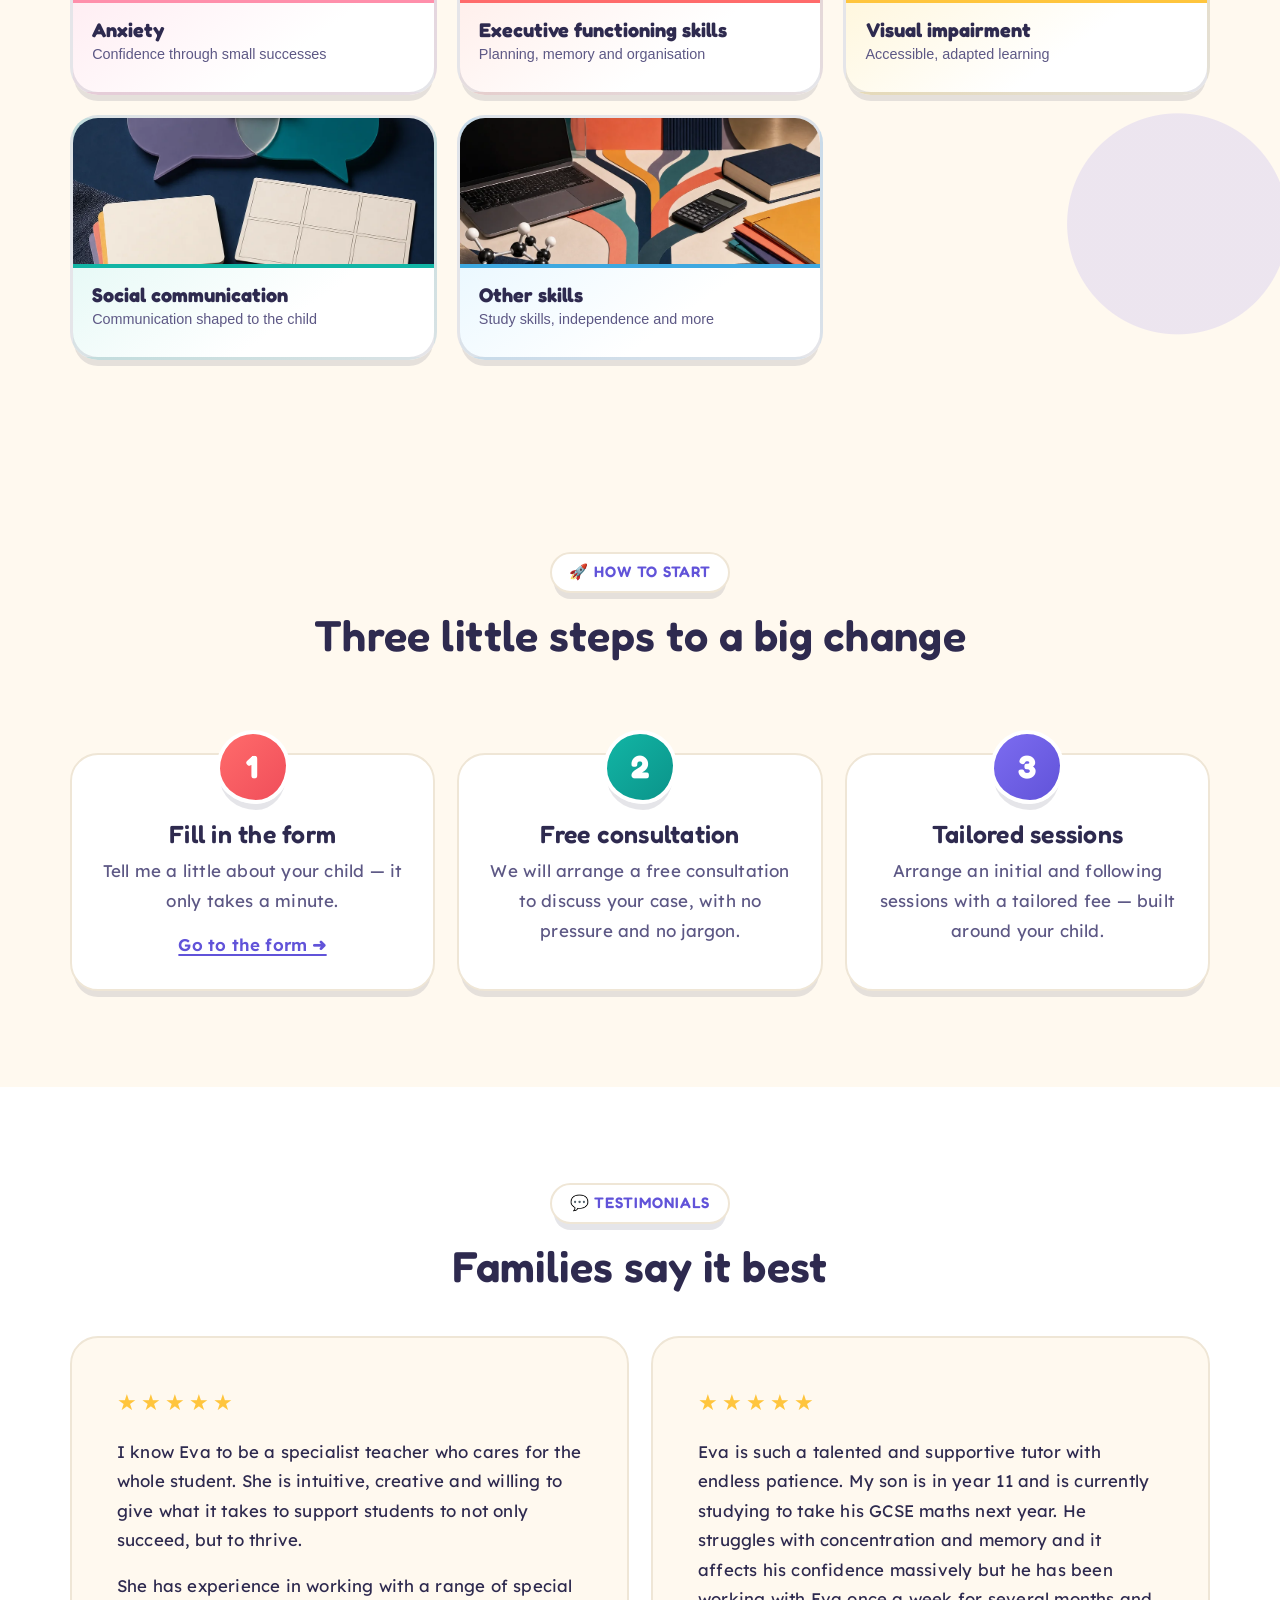
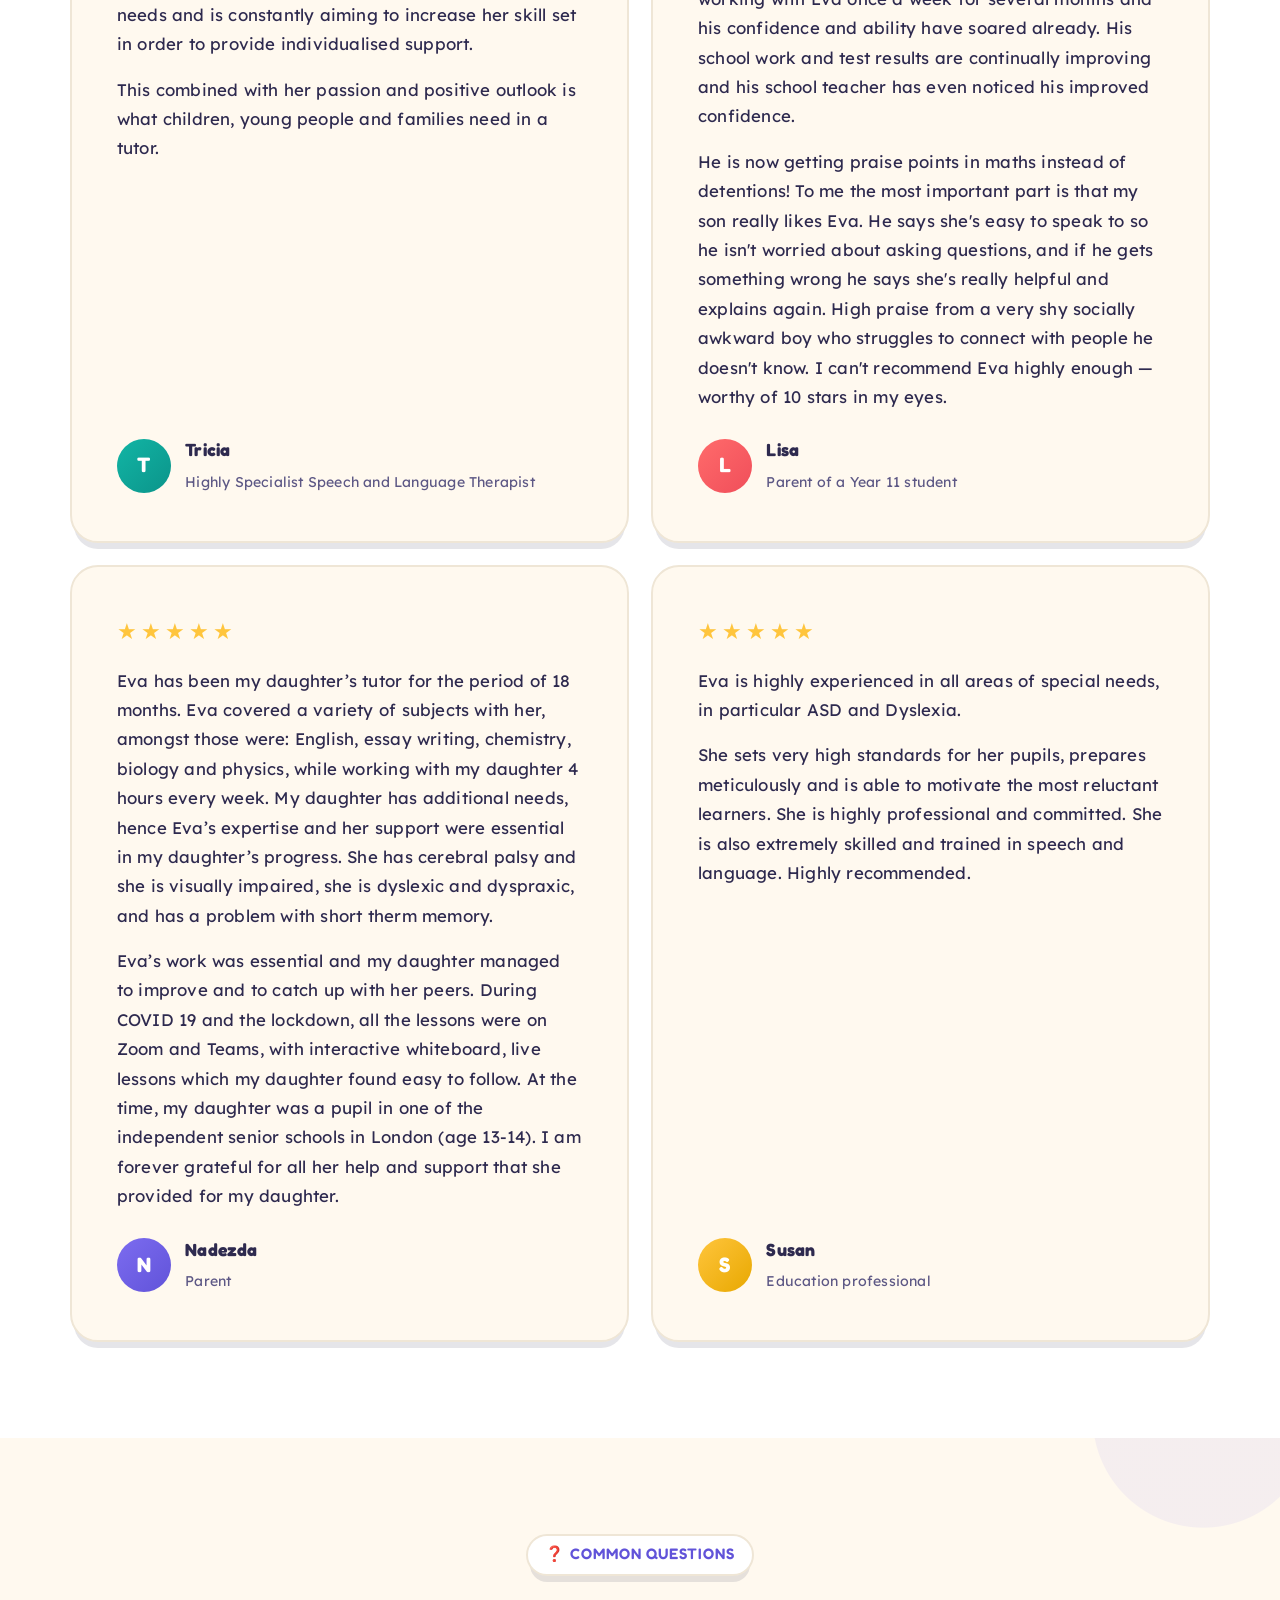
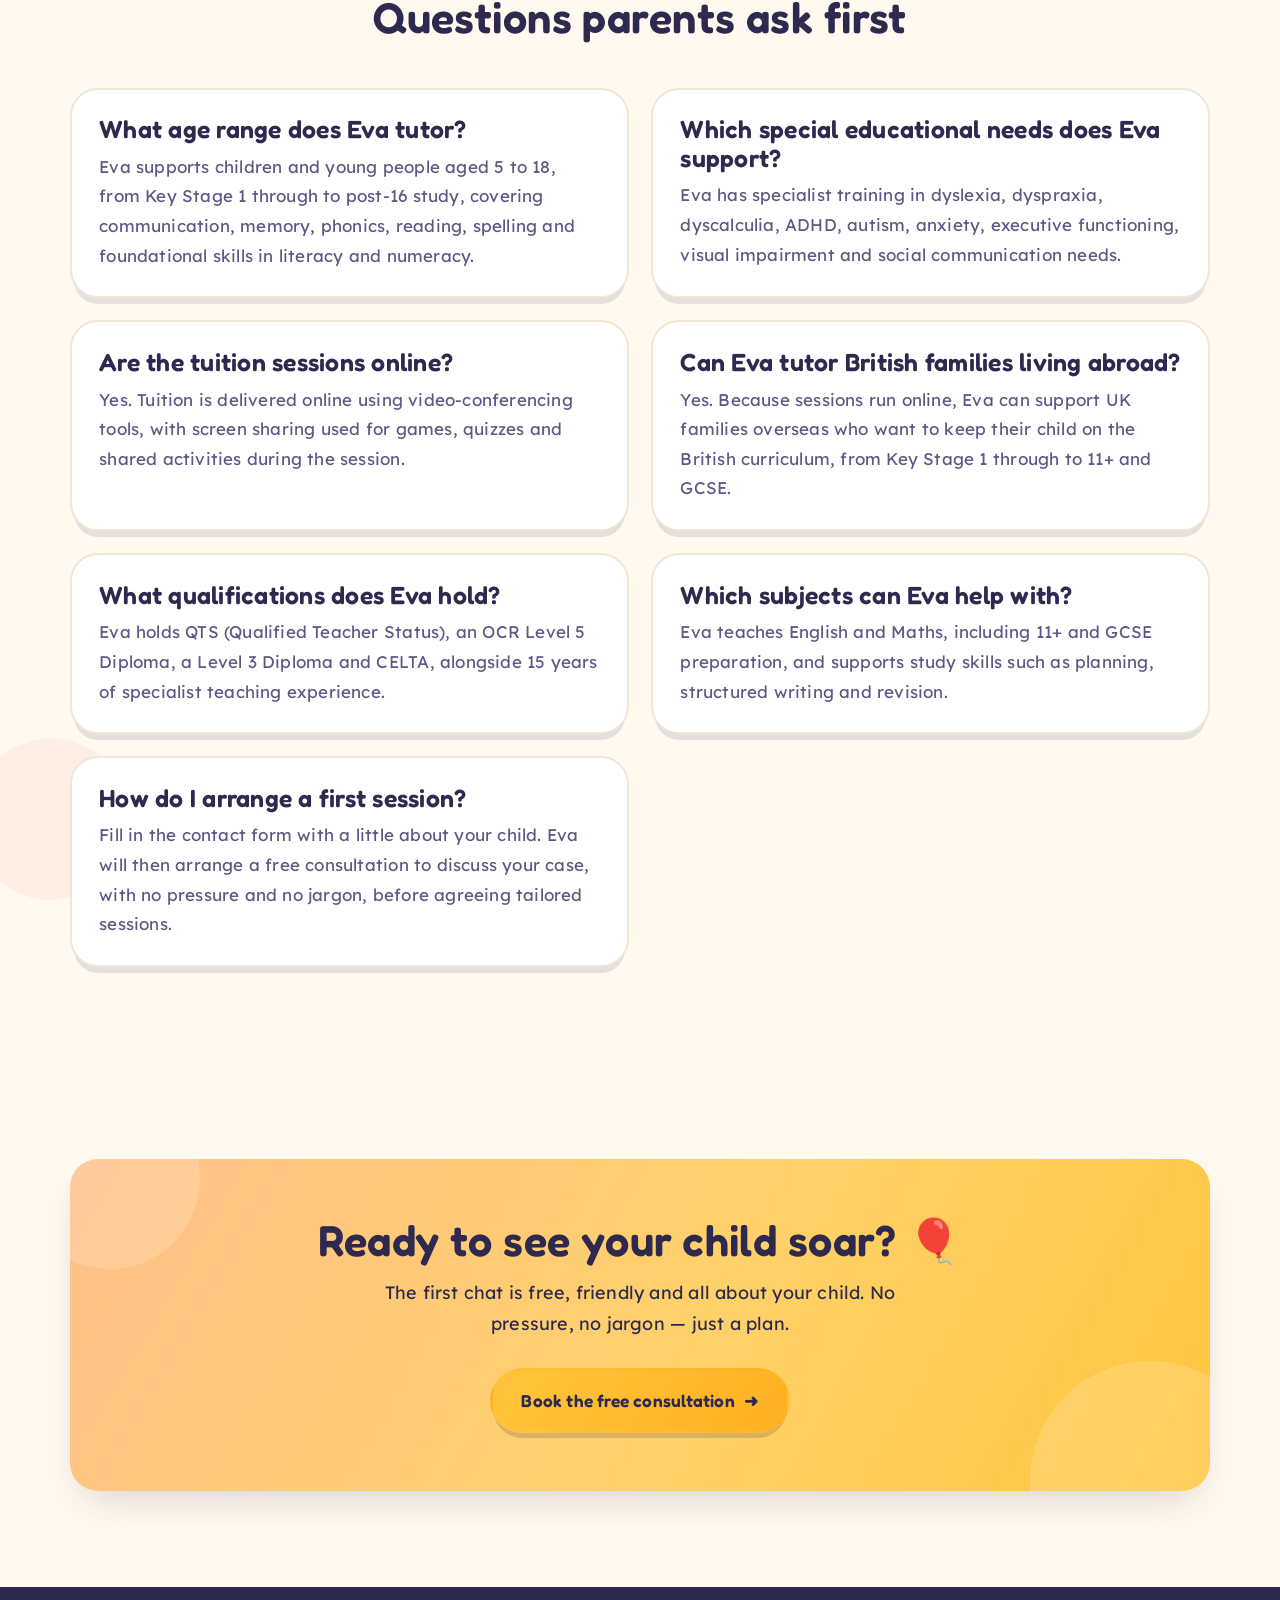
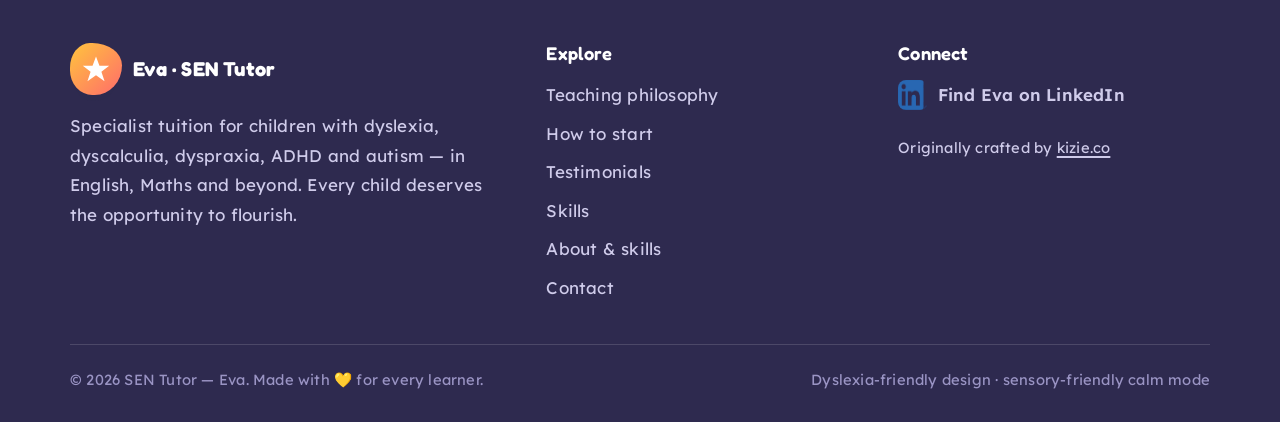
==== commit aedd160f: "Fill dyscalculia panel, extend to post-16 and correct site facts The dyscalculia panel was a public " ====
--- a/index.html
+++ b/index.html
@@ -4,7 +4,7 @@
   <meta charset="UTF-8" />
   <meta name="viewport" content="width=device-width, initial-scale=1.0" />
   <title>Specialist SEN Tutor for English &amp; Maths | Eva Coates</title>
-  <meta name="description" content="Eva Coates provides specialist SEN tuition in English and Maths for children aged 5 to 16 with dyslexia, dyscalculia, dyspraxia, ADHD and autism." />
+  <meta name="description" content="Eva Coates provides specialist SEN tuition in English and Maths for children and young people aged 5 to 18 with dyslexia, dyscalculia, dyspraxia, ADHD and autism." />
   <meta name="author" content="Eva Coates" />
   <meta name="robots" content="index, follow, max-image-preview:large, max-snippet:-1, max-video-preview:-1" />
   <meta name="theme-color" content="#2E2A4F" />
@@ -14,7 +14,7 @@
   <meta property="og:locale" content="en_GB" />
   <meta property="og:type" content="website" />
   <meta property="og:title" content="Specialist SEN Tutor for English &amp; Maths | Eva Coates" />
-  <meta property="og:description" content="Eva Coates provides specialist SEN tuition in English and Maths for children aged 5 to 16 with dyslexia, dyscalculia, dyspraxia, ADHD and autism." />
+  <meta property="og:description" content="Eva Coates provides specialist SEN tuition in English and Maths for children and young people aged 5 to 18 with dyslexia, dyscalculia, dyspraxia, ADHD and autism." />
   <meta property="og:url" content="https://www.sen-tutor.co.uk/" />
   <meta property="og:site_name" content="SEN Tutor" />
   <meta property="og:image" content="https://www.sen-tutor.co.uk/images/learning-pathways.webp" />
@@ -25,7 +25,7 @@
   <meta property="og:image:alt" content="Tangled study pathways becoming organised for secondary learners" />
   <meta name="twitter:card" content="summary_large_image" />
   <meta name="twitter:title" content="Specialist SEN Tutor for English &amp; Maths | Eva Coates" />
-  <meta name="twitter:description" content="Eva Coates provides specialist SEN tuition in English and Maths for children aged 5 to 16 with dyslexia, dyscalculia, dyspraxia, ADHD and autism." />
+  <meta name="twitter:description" content="Eva Coates provides specialist SEN tuition in English and Maths for children and young people aged 5 to 18 with dyslexia, dyscalculia, dyspraxia, ADHD and autism." />
   <meta name="twitter:image" content="https://www.sen-tutor.co.uk/images/learning-pathways.webp" />
   <meta name="twitter:image:alt" content="Tangled study pathways becoming organised for secondary learners" />
   <script type="application/ld+json">
@@ -45,7 +45,7 @@
           "@id": "https://www.sen-tutor.co.uk/#webpage",
           "url": "https://www.sen-tutor.co.uk/",
           "name": "Specialist SEN Tutor for English & Maths | Eva Coates",
-          "description": "Eva Coates provides specialist SEN tuition in English and Maths for children aged 5 to 16 with dyslexia, dyscalculia, dyspraxia, ADHD and autism.",
+          "description": "Eva Coates provides specialist SEN tuition in English and Maths for children and young people aged 5 to 18 with dyslexia, dyscalculia, dyspraxia, ADHD and autism.",
           "isPartOf": { "@id": "https://www.sen-tutor.co.uk/#website" },
           "about": { "@id": "https://www.sen-tutor.co.uk/#person" },
           "primaryImageOfPage": { "@id": "https://www.sen-tutor.co.uk/#primaryimage" },
@@ -58,7 +58,7 @@
           "alternateName": "Ewa Coates",
           "url": "https://www.sen-tutor.co.uk/about",
           "jobTitle": "Special Needs Tutor",
-          "description": "Specialist SEN tutor with 14 years of teaching experience supporting children and adolescents aged 5 to 16.",
+          "description": "Specialist SEN tutor with 15 years of teaching experience supporting children and young people aged 5 to 18.",
           "image": {
             "@type": "ImageObject",
             "url": "https://www.sen-tutor.co.uk/images/profile.png",
@@ -68,10 +68,42 @@
           "sameAs": ["https://www.linkedin.com/in/ewa-coates-191b764b/"],
           "knowsAbout": ["Special educational needs", "Dyslexia", "Dyscalculia", "Dyspraxia", "ADHD", "Autism", "English", "Mathematics"],
           "hasCredential": [
-            { "@type": "EducationalOccupationalCredential", "name": "QTS (Qualified Teacher Status)" },
-            { "@type": "EducationalOccupationalCredential", "name": "OCR Level 5 Diploma" },
-            { "@type": "EducationalOccupationalCredential", "name": "Level 3 Diploma" },
-            { "@type": "EducationalOccupationalCredential", "name": "CELTA" }
+            {
+              "@type": "EducationalOccupationalCredential",
+              "name": "QTS (Qualified Teacher Status)",
+              "credentialCategory": "Qualified Teacher Status"
+            },
+            {
+              "@type": "EducationalOccupationalCredential",
+              "name": "OCR Level 5 Diploma",
+              "description": "Postgraduate Diploma in Teaching Learners with Dyslexia/Specific Learning Difficulties",
+              "credentialCategory": "Postgraduate Diploma",
+              "recognizedBy": { "@type": "EducationalOrganization", "name": "Fairley House School, London" }
+            },
+            {
+              "@type": "EducationalOccupationalCredential",
+              "name": "Level 3 Diploma",
+              "description": "Communication support for verbal students with autism",
+              "credentialCategory": "Diploma",
+              "recognizedBy": { "@type": "EducationalOrganization", "name": "ELKLAN, London" }
+            },
+            {
+              "@type": "EducationalOccupationalCredential",
+              "name": "CELTA",
+              "description": "Teaching English as a Second or Foreign Language",
+              "credentialCategory": "Certificate",
+              "recognizedBy": { "@type": "EducationalOrganization", "name": "International House, London" }
+            },
+            {
+              "@type": "EducationalOccupationalCredential",
+              "name": "BA (Hons) English and French",
+              "credentialCategory": "Bachelor's Degree"
+            },
+            {
+              "@type": "EducationalOccupationalCredential",
+              "name": "MA History of Art",
+              "credentialCategory": "Master's Degree"
+            }
           ]
         },
         {
@@ -97,7 +129,7 @@
           },
           "audience": {
             "@type": "EducationalAudience",
-            "audienceType": "Children and adolescents aged 5 to 16",
+            "audienceType": "Children and young people aged 5 to 18, including post-16 students",
             "educationalRole": "student"
           }
         },
@@ -112,7 +144,7 @@
               "name": "What age range does Eva tutor?",
               "acceptedAnswer": {
                 "@type": "Answer",
-                "text": "Eva supports children and adolescents aged 5 to 16, covering communication, memory, phonics, reading, spelling and foundational skills in literacy and numeracy."
+                "text": "Eva supports children and young people aged 5 to 18, from Key Stage 1 through to post-16 study, covering communication, memory, phonics, reading, spelling and foundational skills in literacy and numeracy."
               }
             },
             {
@@ -144,7 +176,7 @@
               "name": "What qualifications does Eva hold?",
               "acceptedAnswer": {
                 "@type": "Answer",
-                "text": "Eva holds QTS (Qualified Teacher Status), an OCR Level 5 Diploma, a Level 3 Diploma and CELTA, alongside 14 years of specialist teaching experience."
+                "text": "Eva holds QTS (Qualified Teacher Status), an OCR Level 5 Diploma, a Level 3 Diploma and CELTA, alongside 15 years of specialist teaching experience."
               }
             },
             {
@@ -169,6 +201,7 @@
     }
   </script>
   <link rel="icon" href="favicon.svg" type="image/svg+xml" />
+  <link rel="apple-touch-icon" sizes="180x180" href="/images/apple-touch-icon.png" />
   <link rel="preconnect" href="https://fonts.googleapis.com" />
   <link rel="preconnect" href="https://fonts.gstatic.com" crossorigin />
   <link href="https://fonts.googleapis.com/css2?family=Fredoka:wght@400;500;600;700&family=Lexend:wght@300;400;500;600;700&display=swap" rel="stylesheet" media="print" onload="this.media='all';this.onload=null" />
@@ -214,7 +247,7 @@
           <h1 class="reveal d1">Every child can <span class="hl">flourish</span> — let's make learning the fun part of the day.</h1>
           <p class="lead reveal d2">
             I'm Eva, a specialist teacher for children with dyslexia, dyscalculia, dyspraxia, ADHD and autism.
-            With 14 years of experience, heaps of patience and a big box of games, I help young learners
+            With 15 years of experience, heaps of patience and a big box of games, I help young learners
             find confidence, reassurance and the motivation to learn.
           </p>
           <div class="hero-actions reveal d3">
@@ -322,7 +355,7 @@
                 </div>
                 <p>
                   My educational approach champions the dismantling of learning barriers through a comprehensive and
-                  customized methodology, drawing upon a solid foundation of professional training and the astute
+                  customised methodology, drawing upon a solid foundation of professional training and the astute
                   selection of materials and instructional techniques.
                 </p>
               </section>
@@ -341,7 +374,7 @@
                   functioning both as an educator and a classroom assistant. This dual capacity afforded me a
                   multifaceted view of various instructional strategies, deepened my understanding of the contemporary
                   English curriculum, and let me witness firsthand the blossoming of students in ways that transcended
-                  conventional programs like ‘Read Write Ink’, ‘Lit Programme’, ‘Rapid Reader’, ‘Sound Roots’, or
+                  conventional programmes like ‘Read Write Ink’, ‘Lit Programme’, ‘Rapid Reader’, ‘Sound Roots’, or
                   ‘SRA’.
                 </p>
               </section>
@@ -356,7 +389,7 @@
                 </div>
                 <p>
                   It became evident swiftly that a student-centric approach, underpinned by subject matter
-                  expertise and rigorous specialized training, was instrumental for triumph. A significant Ofsted
+                  expertise and rigorous specialised training, was instrumental for triumph. A significant Ofsted
                   Inspection subsequently affirmed the strength of my teaching, highlighting my contributions
                   prominently among exemplary educators. At that juncture, I was serving as an interim Lead Teacher in
                   an Autism Resource Base, equipped with intensive level 3 training for supporting verbally
@@ -457,11 +490,11 @@
           <div><span class="eyebrow">Skills &amp; support</span><h2 id="skill-general-title">General SEN</h2></div>
         </div>
         <div class="skill-dialog-copy">
-          <aside class="skill-at-glance" aria-label="General SEN summary"><h3>General SEN at a glance</h3><ul><li>Support for ages 5 to 16 across literacy, numeracy and communication.</li><li>Specialist training across a range of learning differences.</li><li>Open collaboration with parents and other professionals.</li></ul></aside>
+          <aside class="skill-at-glance" aria-label="General SEN summary"><h3>General SEN at a glance</h3><ul><li>Support for ages 5 to 18 across literacy, numeracy and communication.</li><li>Specialist training across a range of learning differences.</li><li>Open collaboration with parents and other professionals.</li></ul></aside>
           <article class="skill-content-card"><h3>Experience and approach</h3>
-          <p>Over the last 14 years, my career has been dedicated to assisting children and adolescents aged 5 to 16 who face challenges in learning. This includes support in areas like communication, memory, phonics, reading, spelling, and foundational skills in literacy and numeracy, across subjects such as English, Mathematics, Science, among others when applicable.</p>
-          <p>My professional journey includes teaching and observing in both elementary and high school environments, providing education to students with special educational needs (SEN) in diverse settings, including mainstream schools and specialized institutions. My expertise is grounded in specialized training for addressing specific learning disorders such as dyslexia, dyspraxia, dyscalculia, ADHD, and speech and language issues. This expertise is complemented by my extensive collaboration with educational psychologists, occupational therapists, speech and language therapists, and various school-based professionals.</p>
-          <p>A key aspect of my approach is maintaining open communication with parents, ensuring that every decision made is a collaborative effort marked by shared understanding and support. My teaching methods have consistently been recognized as either good or outstanding in various evaluations and inspections, both internal and external.</p>
+          <p>Over the last 15 years, my career has been dedicated to assisting children and young people aged 5 to 18 who face challenges in learning. This includes support in areas like communication, memory, phonics, reading, spelling, and foundational skills in literacy and numeracy, across subjects such as English, Mathematics, Science, among others when applicable.</p>
+          <p>My professional journey includes teaching and observing in both elementary and high school environments, providing education to students with special educational needs (SEN) in diverse settings, including mainstream schools and specialised institutions. My expertise is grounded in specialised training for addressing specific learning disorders such as dyslexia, dyspraxia, dyscalculia, ADHD, and speech and language issues. This expertise is complemented by my extensive collaboration with educational psychologists, occupational therapists, speech and language therapists, and various school-based professionals.</p>
+          <p>A key aspect of my approach is maintaining open communication with parents, ensuring that every decision made is a collaborative effort marked by shared understanding and support. My teaching methods have consistently been recognised as either good or outstanding in various evaluations and inspections, both internal and external.</p>
           </article>
         </div>
         <button class="btn btn-primary skill-dialog-close" type="button" data-dialog-close>Close details</button>
@@ -479,11 +512,11 @@
           <aside class="skill-at-glance" aria-label="Dyslexia summary"><h3>Dyslexia at a glance</h3><ul><li>Assessment-led, multisensory and systematically structured plans.</li><li>Assistive technology and practical writing support.</li><li>Relevant topics shaped around each student's interests.</li></ul></aside>
           <article class="skill-content-card">
           <h3>Dyslexia Specialism:</h3>
-          <p>My primary area of expertise lies in dyslexia. I have extensive experience working in both public and private educational settings, focusing on supporting students with dyslexia. Effective support for children with dyslexia begins with a comprehensive assessment. Following this, individualized plans are created that are multisensory, systematically structured, and build upon each other. My approach involves crafting well-considered programs with specific, child-focused goals to ensure that learning is retained over the long term. Another critical element is my proficiency in utilizing assistive technology to aid learning. I also prioritize making lessons relevant and engaging by aligning them with each student's interests, thereby maximizing their effectiveness.</p>
+          <p>My primary area of expertise lies in dyslexia. I have extensive experience working in both public and private educational settings, focusing on supporting students with dyslexia. Effective support for children with dyslexia begins with a comprehensive assessment. Following this, individualised plans are created that are multisensory, systematically structured, and build upon each other. My approach involves crafting well-considered programmes with specific, child-focused goals to ensure that learning is retained over the long term. Another critical element is my proficiency in utilising assistive technology to aid learning. I also prioritise making lessons relevant and engaging by aligning them with each student's interests, thereby maximising their effectiveness.</p>
           <h3>Addressing Writing Resistance:</h3>
           <p>For many students, particularly those with conditions like dyslexia, dyspraxia, autism, or challenges in executive functioning, writing can be a significant obstacle. This is compounded by the predominance of written examinations. Students with approved access arrangements might use a scribe or speech-to-text software during exams. For others, discussing potential accommodations with a SENCO is advisable.</p>
           <p>Starting with structured practice using specific software or a scribe can be beneficial. In situations where such accommodations aren't available, collaborative writing, where the student contributes ideas and the teacher transcribes, can be an effective starting point. Gradually, the student can take on more writing responsibilities, supported by structured frameworks and timed writing exercises. Celebrating successes, maintaining consistency, and fostering student ownership are crucial.</p>
-          <p>To boost motivation, it's essential to engage students in topics that resonate with their interests. For example, a student fascinated by science might watch a short documentary on a recent discovery, leading to a discussion and then writing a relevant article, letter, or competition entry, which could be submitted to an appropriate organization.</p>
+          <p>To boost motivation, it's essential to engage students in topics that resonate with their interests. For example, a student fascinated by science might watch a short documentary on a recent discovery, leading to a discussion and then writing a relevant article, letter, or competition entry, which could be submitted to an appropriate organisation.</p>
           </article>
         </div>
         <button class="btn btn-primary skill-dialog-close" type="button" data-dialog-close>Close details</button>
@@ -502,14 +535,14 @@
           <article class="skill-content-card"><h3>Practical support for secondary students</h3>
           <p>In my experience working with dyspraxic students in secondary education, I've found several strategies particularly effective:</p>
           <ul>
-            <li><strong>Assistive Technology:</strong> Utilizing tools such as speech-to-text software (like Dragon), allowing the use of laptops for written assessments, and providing scribe assistance.</li>
+            <li><strong>Assistive Technology:</strong> Utilising tools such as speech-to-text software (like Dragon), allowing the use of laptops for written assessments, and providing scribe assistance.</li>
             <li><strong>Structured Support for Writing:</strong> Helping students effectively translate their thoughts into written form.</li>
             <li><strong>Simplified and Structured Instructions:</strong> Breaking down instructions into more manageable segments, gradually increasing task complexity, and using visual aids like pictures and symbols. Reiterating instructions is also crucial.</li>
             <li><strong>Time Management:</strong> Allowing additional time for task completion and providing partially completed work to ease the process.</li>
-            <li><strong>Self-Correction Encouragement:</strong> Motivating students to independently revise their work and modify their behaviors as needed.</li>
-            <li><strong>Use of Visual Aids for Orientation:</strong> Implementing color-coding techniques to differentiate between left and right.</li>
-            <li><strong>Sensory and Ergonomic Support:</strong> Providing tools like wobble stools or cushions for sensory comfort and adapted stationery like specialized pens, pencils, and paper.</li>
-            <li><strong>Organizational Tools:</strong> Encouraging the use of electronic planners to enhance organization skills and assisting in arranging a conducive study space.</li>
+            <li><strong>Self-Correction Encouragement:</strong> Motivating students to independently revise their work and modify their behaviours as needed.</li>
+            <li><strong>Use of Visual Aids for Orientation:</strong> Implementing colour-coding techniques to differentiate between left and right.</li>
+            <li><strong>Sensory and Ergonomic Support:</strong> Providing tools like wobble stools or cushions for sensory comfort and adapted stationery like specialised pens, pencils, and paper.</li>
+            <li><strong>Organisational Tools:</strong> Encouraging the use of electronic planners to enhance organisation skills and assisting in arranging a conducive study space.</li>
             <li><strong>Visual Learning Aids:</strong> Promoting the use of spider diagrams and mind maps, including electronic versions, especially for revision purposes.</li>
             <li><strong>Scheduled Rest Breaks:</strong> Ensuring students have regular intervals to rest and rejuvenate.</li>
           </ul>
@@ -528,8 +561,14 @@
           <div><span class="eyebrow">Skills &amp; support</span><h2 id="skill-dyscalculia-title">Dyscalculia</h2></div>
         </div>
         <div class="skill-dialog-copy">
-          <aside class="skill-at-glance" aria-label="Dyscalculia summary"><h3>Dyscalculia at a glance</h3><ul><li>Content coming soon.</li><li>The original page marks this section as still to be developed.</li></ul></aside>
-          <article class="skill-content-card"><h3>Dyscalculia support</h3><p class="coming-soon"><strong>Content coming soon.</strong> The original page has this section marked as to be developed.</p></article>
+          <aside class="skill-at-glance" aria-label="Dyscalculia summary"><h3>Dyscalculia at a glance</h3><ul><li>Concrete, then visual, then abstract — whatever the student's age.</li><li>Support across number sense, calculation and problem-solving.</li><li>Confidence rebuilt through positive, achievable experiences of maths.</li></ul></aside>
+          <article class="skill-content-card"><h3>Dyscalculia Specialism:</h3>
+          <p>Dyscalculia is often described as "dyslexia with numbers". It can affect several different aspects of mathematics, including number sense, calculation and problem-solving, and it seldom arrives on its own — by the time a student reaches me, they have often spent years believing they are simply bad at maths.</p>
+          <p>I have worked with many dyscalculic students, and my experience points to two findings above all others. The first is that working through concrete, then visual, then abstract representations matters regardless of a student's age; skipping the concrete stage because a learner seems too old for it tends to slow progress rather than speed it up. The second is that enabling a positive experience of maths is what empowers dyscalculic learners to achieve academic success.</p>
+          <h3>Building Number Confidence:</h3>
+          <p>Lessons are built around concrete and multisensory tools, with well-paced, scaffolded tasks that let a student see immediate progress rather than waiting for it. Structured, cumulative teaching matters here just as much as it does in literacy, because it is what supports long-term retention of number facts and procedures.</p>
+          <p>Alongside the maths itself, I pay close attention to the anxiety that so often surrounds it. Short, achievable steps, self-reflection summaries and genuine recognition of progress all help a student rebuild the belief that mathematics is something they can do.</p>
+          </article>
         </div>
         <button class="btn btn-primary skill-dialog-close" type="button" data-dialog-close>Close details</button>
       </div>
@@ -549,7 +588,7 @@
           <p>My practical experience has shown that, in addition to foundational strategies for ADHD support, such as creating a clear and calm workspace, using cues to capture attention, simplifying tasks to prevent overload, implementing 'brain breaks', using timers, accommodating comfortable seating positions with appropriate fidget tools, offering calming activities, and encouraging students to paraphrase instructions, a few additional approaches are crucial. These include:</p>
           <ul>
             <li><strong>Staying Calm and Consistent:</strong> Maintaining a calm demeanor and ensuring that rules are clear and consistently enforced.</li>
-            <li><strong>Utilizing Self-Check Lists:</strong> Implementing checklists to prevent hasty and inaccurate work.</li>
+            <li><strong>Utilising Self-Check Lists:</strong> Implementing checklists to prevent hasty and inaccurate work.</li>
             <li><strong>Incorporating Reward Systems:</strong> Establishing relevant rewards as incentives for completing tasks.</li>
           </ul>
           <p>For online teaching scenarios, it's essential to observe the student's workflow and employ activities that allow real-time monitoring of their progress. This can be achieved through shared Google Docs, interactive online games, quizzes, and other activities accessible via screen sharing. Regular communication with parents can also significantly boost motivation, either through positive reinforcement or by setting up a structured reward system at home.</p>
@@ -569,11 +608,11 @@
         <div class="skill-dialog-copy">
           <aside class="skill-at-glance" aria-label="Autism summary"><h3>Autism at a glance</h3><ul><li>Individualised secondary curricula for English and Maths.</li><li>Visual, sensory and communication strategies matched to the student.</li><li>Meaningful learning built on rapport and individual strengths.</li></ul></aside>
           <article class="skill-content-card"><h3>Individualised autism support</h3>
-          <p>My involvement with students with autism has been a significant part of my role in educational settings. As the interim Lead of the only Autism Specialized Base in a secondary state school in Camden, I had the unique opportunity to tailor the curriculum to each student's needs. This customization was aimed at fostering their progress and engagement, employing recognized strategies such as The Incredible 5-Point Scale, ABC, Zones of Regulation, Social Stories, sensory profiling, and ELKLAN communication support for verbal ASD students in secondary education, focusing on receptive and expressive language. For younger students, methods like PECS, Makaton, and Colourful Semantics were implemented. Additionally, a variety of literacy and numeracy games, often facilitated by assistive technology like WordShark and NumberShark, were used. Part of my role also involved training other staff members in these methodologies.</p>
-          <p>I have developed and taught an ASD-differentiated curriculum for core subjects like English and Maths for secondary-age students. This curriculum received an outstanding rating during the Ofsted inspection in 2018. For a more in-depth understanding, you can refer to my experiences with students like Jawad and Saptieu. Given that most exams emphasize quality writing, high-functioning autistic students often require specific support in various writing styles, emphasizing the need for supportive practice and constructive feedback.</p>
+          <p>My involvement with students with autism has been a significant part of my role in educational settings. As the interim Lead of the only Autism Specialised Base in a secondary state school in Camden, I had the unique opportunity to tailor the curriculum to each student's needs. This customisation was aimed at fostering their progress and engagement, employing recognised strategies such as The Incredible 5-Point Scale, ABC, Zones of Regulation, Social Stories, sensory profiling, and ELKLAN communication support for verbal ASD students in secondary education, focusing on receptive and expressive language. For younger students, methods like PECS, Makaton, and Colourful Semantics were implemented. Additionally, a variety of literacy and numeracy games, often facilitated by assistive technology like WordShark and NumberShark, were used. Part of my role also involved training other staff members in these methodologies.</p>
+          <p>I have developed and taught an ASD-differentiated curriculum for core subjects like English and Maths for secondary-age students. This curriculum received an outstanding rating during the Ofsted inspection in 2018. For a more in-depth understanding, you can refer to my experiences with students like Jawad and Saptieu. Given that most exams emphasise quality writing, high-functioning autistic students often require specific support in various writing styles, emphasising the need for supportive practice and constructive feedback.</p>
           <p>Key strategies include making learning meaningful, employing assistive technology, using visual aids and writing frames, and teaching explicitly with instructional sentences, structured frameworks, and ample repetition.</p>
           <p>I believe that early provision of knowledge about their learning identity and strategies to address their needs is crucial for autistic students to reach their intellectual potential.</p>
-          <p>In my experience, establishing a positive rapport and adopting an individualized approach are paramount in making a significant difference in the lives of autistic students, who often possess unique and specific strengths. Longitudinal studies from UCLH have shown the high value autistic individuals place on relationships, underscoring the importance of careful consideration, and sometimes reevaluation, of the tutor-student match.</p>
+          <p>In my experience, establishing a positive rapport and adopting an individualised approach are paramount in making a significant difference in the lives of autistic students, who often possess unique and specific strengths. Longitudinal studies from UCLH have shown the high value autistic individuals place on relationships, underscoring the importance of careful consideration, and sometimes reevaluation, of the tutor-student match.</p>
           </article>
         </div>
         <button class="btn btn-primary skill-dialog-close" type="button" data-dialog-close>Close details</button>
@@ -591,12 +630,12 @@
           <aside class="skill-at-glance" aria-label="Anxiety summary"><h3>Anxiety at a glance</h3><ul><li>Identify the cause and build a step-by-step plan.</li><li>Use small successes to develop confidence.</li><li>Consider specialist help or access arrangements when needed.</li></ul></aside>
           <article class="skill-content-card">
           <h3>Anxiety Management:</h3>
-          <p>Anxiety, characterized by feelings like worry or fear, varies in severity and requires careful handling. Identifying the root cause of anxiety is crucial for devising a step-by-step plan to address it. The process often starts with acknowledging these feelings and then witnessing small, incremental successes related to the anxiety trigger. For instance, in the case of exam-related anxiety, structured preparation and successful completion of past papers under exam conditions, followed by navigating through the initial exam, can significantly reduce anxiety levels.</p>
+          <p>Anxiety, characterised by feelings like worry or fear, varies in severity and requires careful handling. Identifying the root cause of anxiety is crucial for devising a step-by-step plan to address it. The process often starts with acknowledging these feelings and then witnessing small, incremental successes related to the anxiety trigger. For instance, in the case of exam-related anxiety, structured preparation and successful completion of past papers under exam conditions, followed by navigating through the initial exam, can significantly reduce anxiety levels.</p>
           <p>It's vital to acknowledge and celebrate each success, finding effective strategies for accomplishing anxiety-inducing tasks. In cases of severe anxiety, particularly around exams, special access arrangements might be necessary, and for very high levels of anxiety, seeking assistance from a specialist could be imperative. For more insights, you might find Jill’s review at the bottom of the page informative.</p>
           <h3>Building Confidence and Self-Esteem:</h3>
           <p>I believe that low self-esteem in a school setting often stems from a gap between expectations and reality. Providing students with a clear, achievable plan of progress and demonstrating its effectiveness is key.</p>
           <p>Academically, I see my role as both an enabler and a coach, guiding students in metacognition – the process of reflecting on their learning journey. By exploring empowering questions such as What do I already know?, What do I want to improve?, What am I already doing to help myself and how can I improve further?, or even Why am I doing this?, students become central to and in control of their learning process.</p>
-          <p>This approach leads to meticulous planning, with the student actively involved in decision-making (under tutor guidance), and regularly evaluating their progress. Students learn the power of "yet", transitioning from "I don't know this yet" to "I know this already. Let’s do more!" While establishing an effective reward system may sometimes be necessary, for students who have struggled with a subject for an extended period, recognizing their own progress can be a substantial reward in itself.</p>
+          <p>This approach leads to meticulous planning, with the student actively involved in decision-making (under tutor guidance), and regularly evaluating their progress. Students learn the power of "yet", transitioning from "I don't know this yet" to "I know this already. Let’s do more!" While establishing an effective reward system may sometimes be necessary, for students who have struggled with a subject for an extended period, recognising their own progress can be a substantial reward in itself.</p>
           </article>
         </div>
         <button class="btn btn-primary skill-dialog-close" type="button" data-dialog-close>Close details</button>
@@ -614,16 +653,16 @@
           <aside class="skill-at-glance" aria-label="Executive functioning summary"><h3>Executive functioning skills at a glance</h3><ul><li>Support with starting, sequencing and completing tasks.</li><li>Planning, time management and organisation strategies.</li><li>Short structured tasks with sensory or mindful breaks.</li></ul></aside>
           <article class="skill-content-card">
           <h3>Executive Functioning Skills Support:</h3>
-          <p>In my extensive work with students with Special Educational Needs (SEN), particularly those with ADHD, ADD, and ASD, I have gained a deep understanding of the various challenges associated with executive functioning skills. These challenges can include difficulties in initiating or completing tasks, prioritizing effectively, retaining information from oral or written sources, following directions or sequences, adapting to changes in rules or routines, shifting focus between tasks, managing intense emotions and fixations, organizing thoughts, managing time, and keeping track of personal belongings.</p>
+          <p>In my extensive work with students with Special Educational Needs (SEN), particularly those with ADHD, ADD, and ASD, I have gained a deep understanding of the various challenges associated with executive functioning skills. These challenges can include difficulties in initiating or completing tasks, prioritising effectively, retaining information from oral or written sources, following directions or sequences, adapting to changes in rules or routines, shifting focus between tasks, managing intense emotions and fixations, organising thoughts, managing time, and keeping track of personal belongings.</p>
           <p>For more detailed insights into my experiences and strategies, please refer to the earlier sections discussing ADHD and autism, as well as the part on supporting concentration skills. Below are example profiles (names changed for privacy):</p>
           <ul>
             <li><strong>Jacob - GCSE Maths:</strong> Jacob, an autistic student, faced challenges in understanding several maths concepts. We focused on addressing his knowledge gaps and the more difficult topics, using a multi-sensory, engaging, and interactive approach tailored to his ASD profile. This method enabled him to improve from a borderline grade 5/6 to a grade 7.</li>
             <li><strong>Sandra - GCSE English Language:</strong> Sandra, on the autism spectrum, had difficulty expressing herself in writing, particularly in structuring her text and creating coherent storylines. We worked on enhancing her planning skills, vocabulary, and sentence structure. She also learned techniques for effectively analyzing texts and incorporating them into PEE (Point, Evidence, Explanation) paragraphs.</li>
           </ul>
-          <p><strong>Zak:</strong> Struggling with ADHD, Zak had issues with concentration and focusing in class. I assisted him in organizing his work, homework, and incomplete classwork. Lessons were made highly interactive but followed a clear routine, including breaks, to foster his confidence and engagement.</p>
+          <p><strong>Zak:</strong> Struggling with ADHD, Zak had issues with concentration and focusing in class. I assisted him in organising his work, homework, and incomplete classwork. Lessons were made highly interactive but followed a clear routine, including breaks, to foster his confidence and engagement.</p>
           <h3>Focus and Concentration Skills Enhancement:</h3>
-          <p>I firmly believe that engaging, personalized, and relevant teaching from the outset can significantly boost students' focus on learning. This view is supported by the strategies outlined in the sections on motivation, creating enjoyable lessons, managing anxiety, addressing writing resistance, and fostering confidence.</p>
-          <p>To further enhance students’ concentration, I utilize a variety of sensory and mindfulness tools. These include short, well-structured tasks, active or mindful rest breaks, and various props. Developing a sensory profile for each student is key to identifying the most beneficial tools for them.</p>
+          <p>I firmly believe that engaging, personalised, and relevant teaching from the outset can significantly boost students' focus on learning. This view is supported by the strategies outlined in the sections on motivation, creating enjoyable lessons, managing anxiety, addressing writing resistance, and fostering confidence.</p>
+          <p>To further enhance students’ concentration, I utilise a variety of sensory and mindfulness tools. These include short, well-structured tasks, active or mindful rest breaks, and various props. Developing a sensory profile for each student is key to identifying the most beneficial tools for them.</p>
           </article>
         </div>
         <button class="btn btn-primary skill-dialog-close" type="button" data-dialog-close>Close details</button>
@@ -641,11 +680,11 @@
           <aside class="skill-at-glance" aria-label="Visual impairment summary"><h3>Visual impairment at a glance</h3><ul><li>Accessible resources, enlarged fonts and screen magnification.</li><li>Technology and oral work used to build on strengths.</li><li>Academic, emotional and social needs considered together.</li></ul></aside>
           <article class="skill-content-card">
           <h3>Working with Partially Visually Impaired Students:</h3>
-          <p>In my experience with partially visually impaired students, as detailed in Nadezda’s review, the primary focus has been on establishing a strong rapport and customizing learning to prioritize the most critical subjects in a manner that resonates with the student. This approach encompasses several key aspects:</p>
+          <p>In my experience with partially visually impaired students, as detailed in Nadezda’s review, the primary focus has been on establishing a strong rapport and customising learning to prioritise the most critical subjects in a manner that resonates with the student. This approach encompasses several key aspects:</p>
           <ul>
             <li><strong>Effective Communication:</strong> Starting with ensuring clear, appropriate communication tailored to the student's needs.</li>
-            <li><strong>Resource Adaptation:</strong> Adjusting learning materials to make them accessible. This includes ensuring the student wears their glasses, using technology and enlarged fonts, screen magnification, and customizing the color and texture of materials. Personalizing the organization of work and the learning space to suit their specific needs is also vital.</li>
-            <li><strong>Addressing Anxiety:</strong> Recognizing and addressing any anxieties the student may have, which is often a significant component of their learning experience.</li>
+            <li><strong>Resource Adaptation:</strong> Adjusting learning materials to make them accessible. This includes ensuring the student wears their glasses, using technology and enlarged fonts, screen magnification, and customising the colour and texture of materials. Personalising the organisation of work and the learning space to suit their specific needs is also vital.</li>
+            <li><strong>Addressing Anxiety:</strong> Recognising and addressing any anxieties the student may have, which is often a significant component of their learning experience.</li>
             <li><strong>Emphasis on Oral Work and Presentations:</strong> Focusing on strengths such as oral work and presentations, and incorporating technology wherever possible, like touch-typing and text-to-speech software.</li>
             <li><strong>Building Confidence and Social Skills:</strong> Partially visually impaired students may face challenges with confidence and forming friendships. Thus, sensitive and skillful communication is essential. Including them in decision-making processes and ensuring they feel integrated and equal to their peers is crucial for their social and emotional development.</li>
             <li><strong>Collaboration with Schools:</strong> Whenever possible, coordinating with the school's resources and staff can greatly enhance the support provided to visually impaired students.</li>
@@ -669,8 +708,8 @@
           <article class="skill-content-card">
           <h3>Supporting Students with Social Communication Challenges:</h3>
           <p>Many students, particularly those on the autism spectrum or those dealing with anxiety and other mental health issues, face challenges with social communication. The 'theory of mind' concept helps in understanding one aspect of these challenges in the context of ASD.</p>
-          <p>In addressing these challenges, while classic ASD techniques like social stories and comic strip conversations are beneficial, it's crucial to recognize the uniqueness of each child. Advanced communication techniques, such as communication cards, visuals, Makaton, and PECS, can be effective, but the key is to tailor the approach to the individual child's needs. This might involve rehearsing anticipated social scenarios or analyzing and reworking scenarios that have previously posed difficulties. Enhancing a child's speech fluency and vocabulary development is often a part of this tailored approach.</p>
-          <p>In cases where mental health difficulties are present, consultation with a qualified psychologist might be necessary. Mediating in any communication difficulties is important, and this should be done sensitively and, when required, confidentially. Additionally, recognizing and rewarding each step of progress is crucial in maintaining the consistency of the child’s efforts and encouraging their development in social communication skills.</p>
+          <p>In addressing these challenges, while classic ASD techniques like social stories and comic strip conversations are beneficial, it's crucial to recognise the uniqueness of each child. Advanced communication techniques, such as communication cards, visuals, Makaton, and PECS, can be effective, but the key is to tailor the approach to the individual child's needs. This might involve rehearsing anticipated social scenarios or analyzing and reworking scenarios that have previously posed difficulties. Enhancing a child's speech fluency and vocabulary development is often a part of this tailored approach.</p>
+          <p>In cases where mental health difficulties are present, consultation with a qualified psychologist might be necessary. Mediating in any communication difficulties is important, and this should be done sensitively and, when required, confidentially. Additionally, recognising and rewarding each step of progress is crucial in maintaining the consistency of the child’s efforts and encouraging their development in social communication skills.</p>
           <p>Understanding and addressing the diverse and specific needs of each student with social communication challenges is essential for their successful interaction and integration in various social contexts.</p>
           </article>
         </div>
@@ -691,14 +730,14 @@
           <h3>Supporting Students with Processing Difficulties:</h3>
           <p>In my teaching career, I've encountered numerous students who experience processing difficulties. To boost their confidence, it's crucial to align teaching with their interests and learning styles, honoring their natural ways of learning while strengthening areas that require improvement. My approach includes well-paced, scaffolded tasks, supplemented by visual aids, 3D props, mindful breaks, and self-reflection summaries. This methodology encourages students to actively engage in their learning, reflect on it, and witness immediate progress. Structured, cumulative teaching is also essential for enhancing long-term memory retention.</p>
           <h3>Building Focus in Wider Study:</h3>
-          <p>I believe that engaging, personalized, and relevant teaching significantly improves students' focus from the outset (refer to sections on motivation, fun lessons, managing anxiety, writing resistance, and confidence improvement). To further boost concentration, sensory and mindfulness tools are employed, including short, structured tasks, active or mindful rest breaks, and various props. Creating a sensory profile for each student aids in identifying the most effective tools for them.</p>
+          <p>I believe that engaging, personalised, and relevant teaching significantly improves students' focus from the outset (refer to sections on motivation, fun lessons, managing anxiety, writing resistance, and confidence improvement). To further boost concentration, sensory and mindfulness tools are employed, including short, structured tasks, active or mindful rest breaks, and various props. Creating a sensory profile for each student aids in identifying the most effective tools for them.</p>
           <h3>Developing Independence:</h3>
           <p>Metacognition plays a vital role in the learning process, fostering motivation and leading to growing independence. Through regular, methodical self-evaluation, students gradually take ownership of their learning. This process may include winning quizzes with rewards and setting specific goals. Long-term independence involves students making conscious decisions about their learning, facilitated by the tutor who first needs to establish trust. Understanding students' passions, dreams, strengths, and challenges is key to creating a unique and engaging learning experience.</p>
           <h3>Social Interaction and Friendship Skills:</h3>
           <p>Longitudinal studies at UCLH show the high importance of relationships for young people with autism. They often find it easier to connect with peers who are also autistic. Many schools and councils offer support and friendship groups for students with ASD, ODA, anxiety, and their families.</p>
           <p>My approach to enhancing interaction and friendship skills includes tailoring support to each student's preferences and educational context. Techniques like Comic Strips, Zones of Regulations, The Incredible 5- Point Scale, sensory profiling, Social Stories, Theory of Mind, Circle of Friends, and ELKLAN communication strategies are integral to this process.</p>
           <h3>Study Skills Development:</h3>
-          <p>Study skills encompass a broad range of abilities, from planning and organization to effective reading, writing, and revision techniques. I use a study skills checklist to identify areas of focus, liaising with school teachers for a comprehensive understanding of each student. Techniques employed include active reading strategies, structured writing approaches, exam skills development, and various revision methods. Metacognition is also emphasized to enhance academic success.</p>
+          <p>Study skills encompass a broad range of abilities, from planning and organisation to effective reading, writing, and revision techniques. I use a study skills checklist to identify areas of focus, liaising with school teachers for a comprehensive understanding of each student. Techniques employed include active reading strategies, structured writing approaches, exam skills development, and various revision methods. Metacognition is also emphasised to enhance academic success.</p>
           <h3>Subject-Specific Support:</h3>
           <p>In Maths, I employ a multisensory, structured, and cumulative teaching approach, adapting to each student's learning style. This involves breaking down targeted areas, using concrete and multisensory tools, and ensuring that each lesson builds upon the previous one.</p>
           <p>For 11+ Maths and English (SEN), I have successfully guided students like Jasmine and Conrad through entry examinations, addressing specific challenges such as dyscalculia and dyslexia.</p>
@@ -812,7 +851,7 @@
         <div class="faq-list">
           <article class="faq-item reveal">
             <h3>What age range does Eva tutor?</h3>
-            <p>Eva supports children and adolescents aged 5 to 16, covering communication, memory, phonics, reading, spelling and foundational skills in literacy and numeracy.</p>
+            <p>Eva supports children and young people aged 5 to 18, from Key Stage 1 through to post-16 study, covering communication, memory, phonics, reading, spelling and foundational skills in literacy and numeracy.</p>
           </article>
           <article class="faq-item reveal">
             <h3>Which special educational needs does Eva support?</h3>
@@ -828,7 +867,7 @@
           </article>
           <article class="faq-item reveal">
             <h3>What qualifications does Eva hold?</h3>
-            <p>Eva holds QTS (Qualified Teacher Status), an OCR Level 5 Diploma, a Level 3 Diploma and CELTA, alongside 14 years of specialist teaching experience.</p>
+            <p>Eva holds QTS (Qualified Teacher Status), an OCR Level 5 Diploma, a Level 3 Diploma and CELTA, alongside 15 years of specialist teaching experience.</p>
           </article>
           <article class="faq-item reveal">
             <h3>Which subjects can Eva help with?</h3>
--- a/css/style.css
+++ b/css/style.css
@@ -456,7 +456,6 @@
 #skill-visual { --skill-a: #947000; --skill-b: #FFF4C9; }
 #skill-social { --skill-a: #167A94; --skill-b: #DDF5FA; }
 #skill-other { --skill-a: #4169A8; --skill-b: #E2EDFF; }
-.coming-soon { padding: 1.25rem 1.4rem; background: #FFF4D6; border-left: 6px solid var(--sun); border-radius: 0 var(--r-md) var(--r-md) 0; }
 .skill-dialog-close { display: flex; margin: 0 auto; }
 
 /* ---------- steps ---------- */
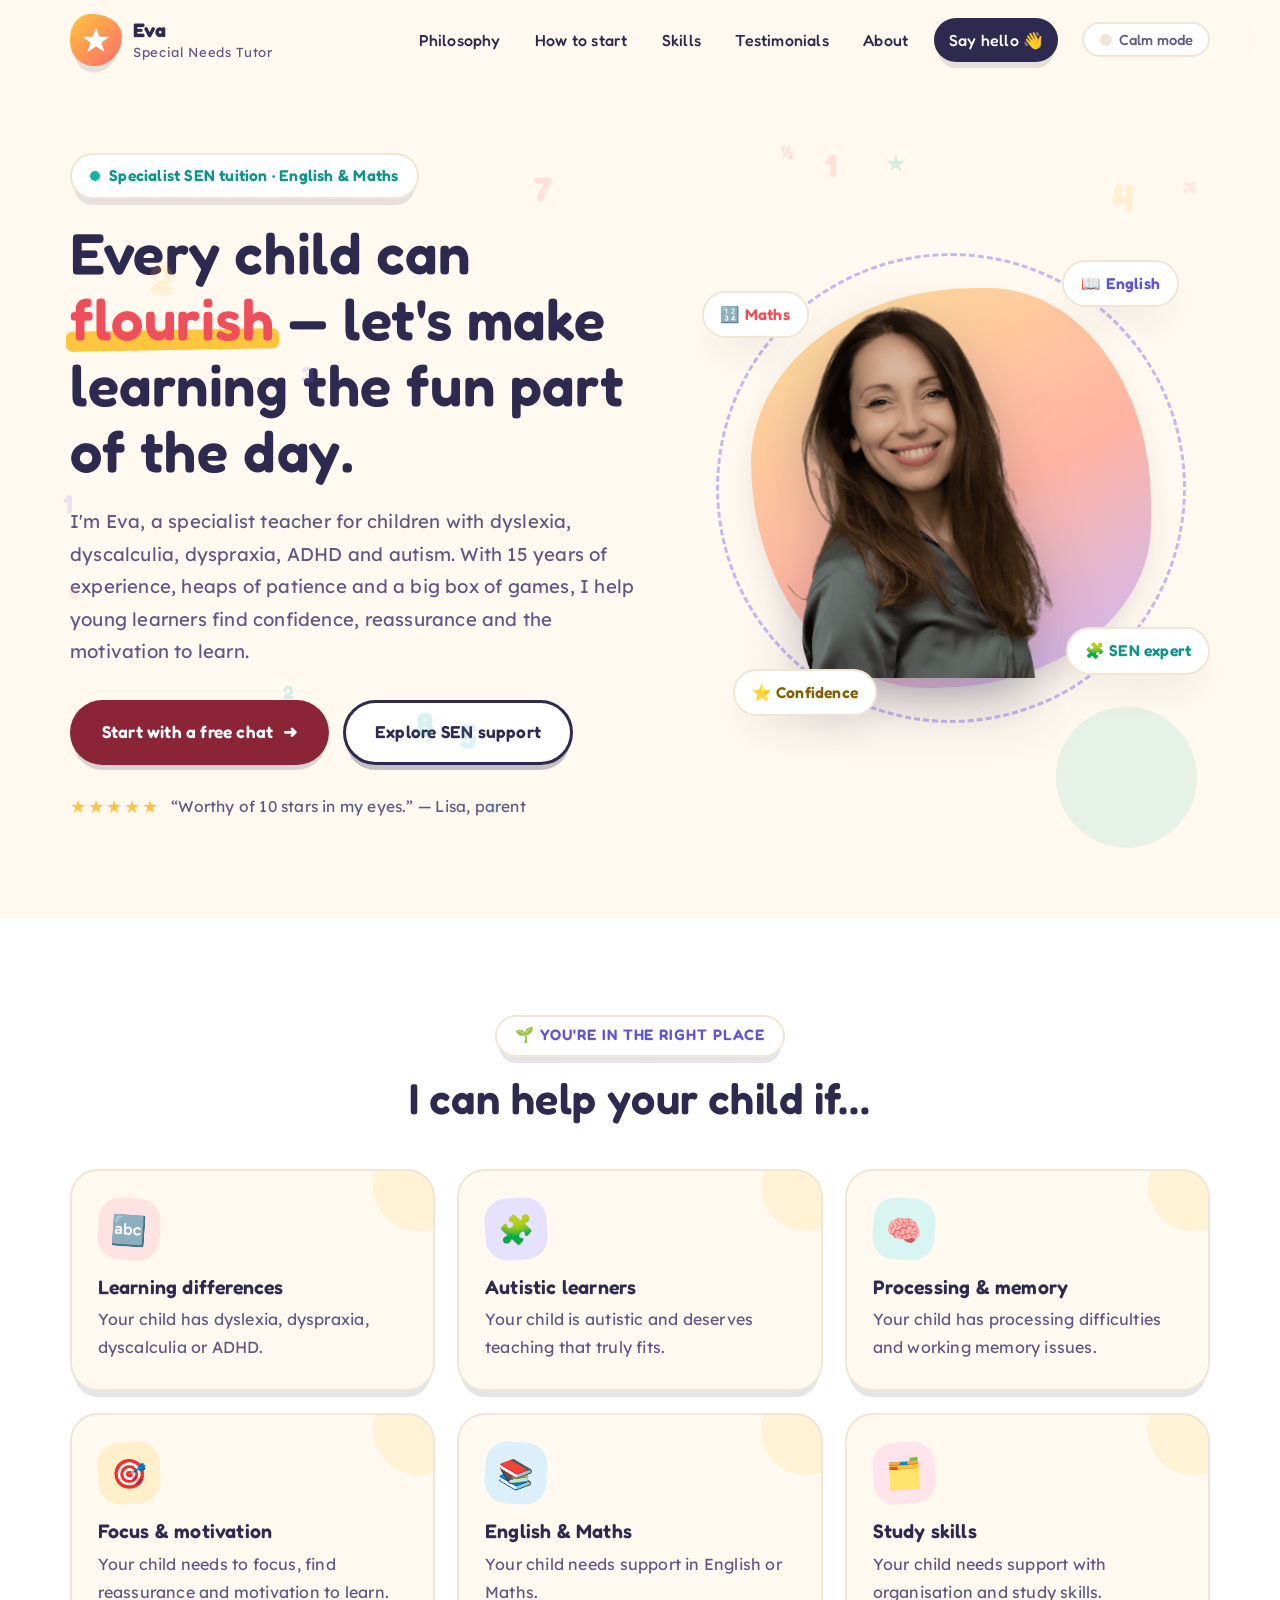
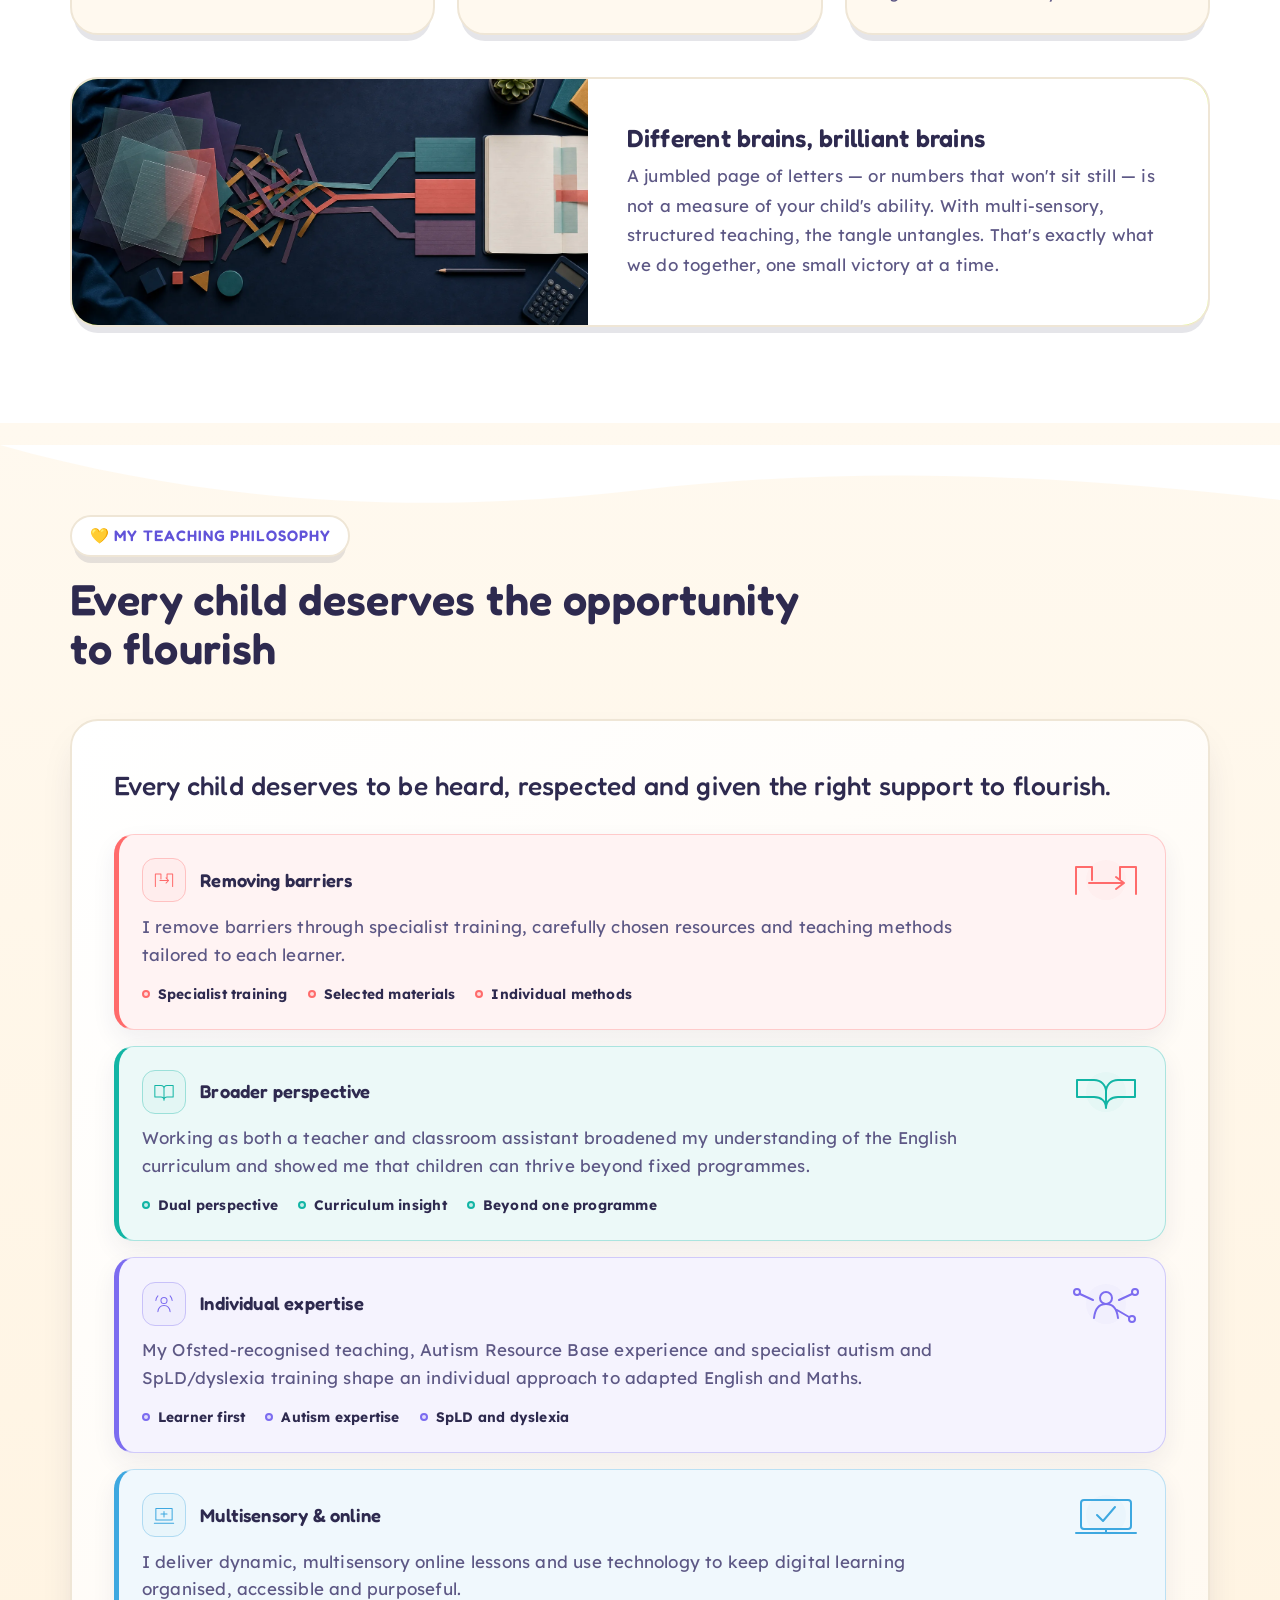
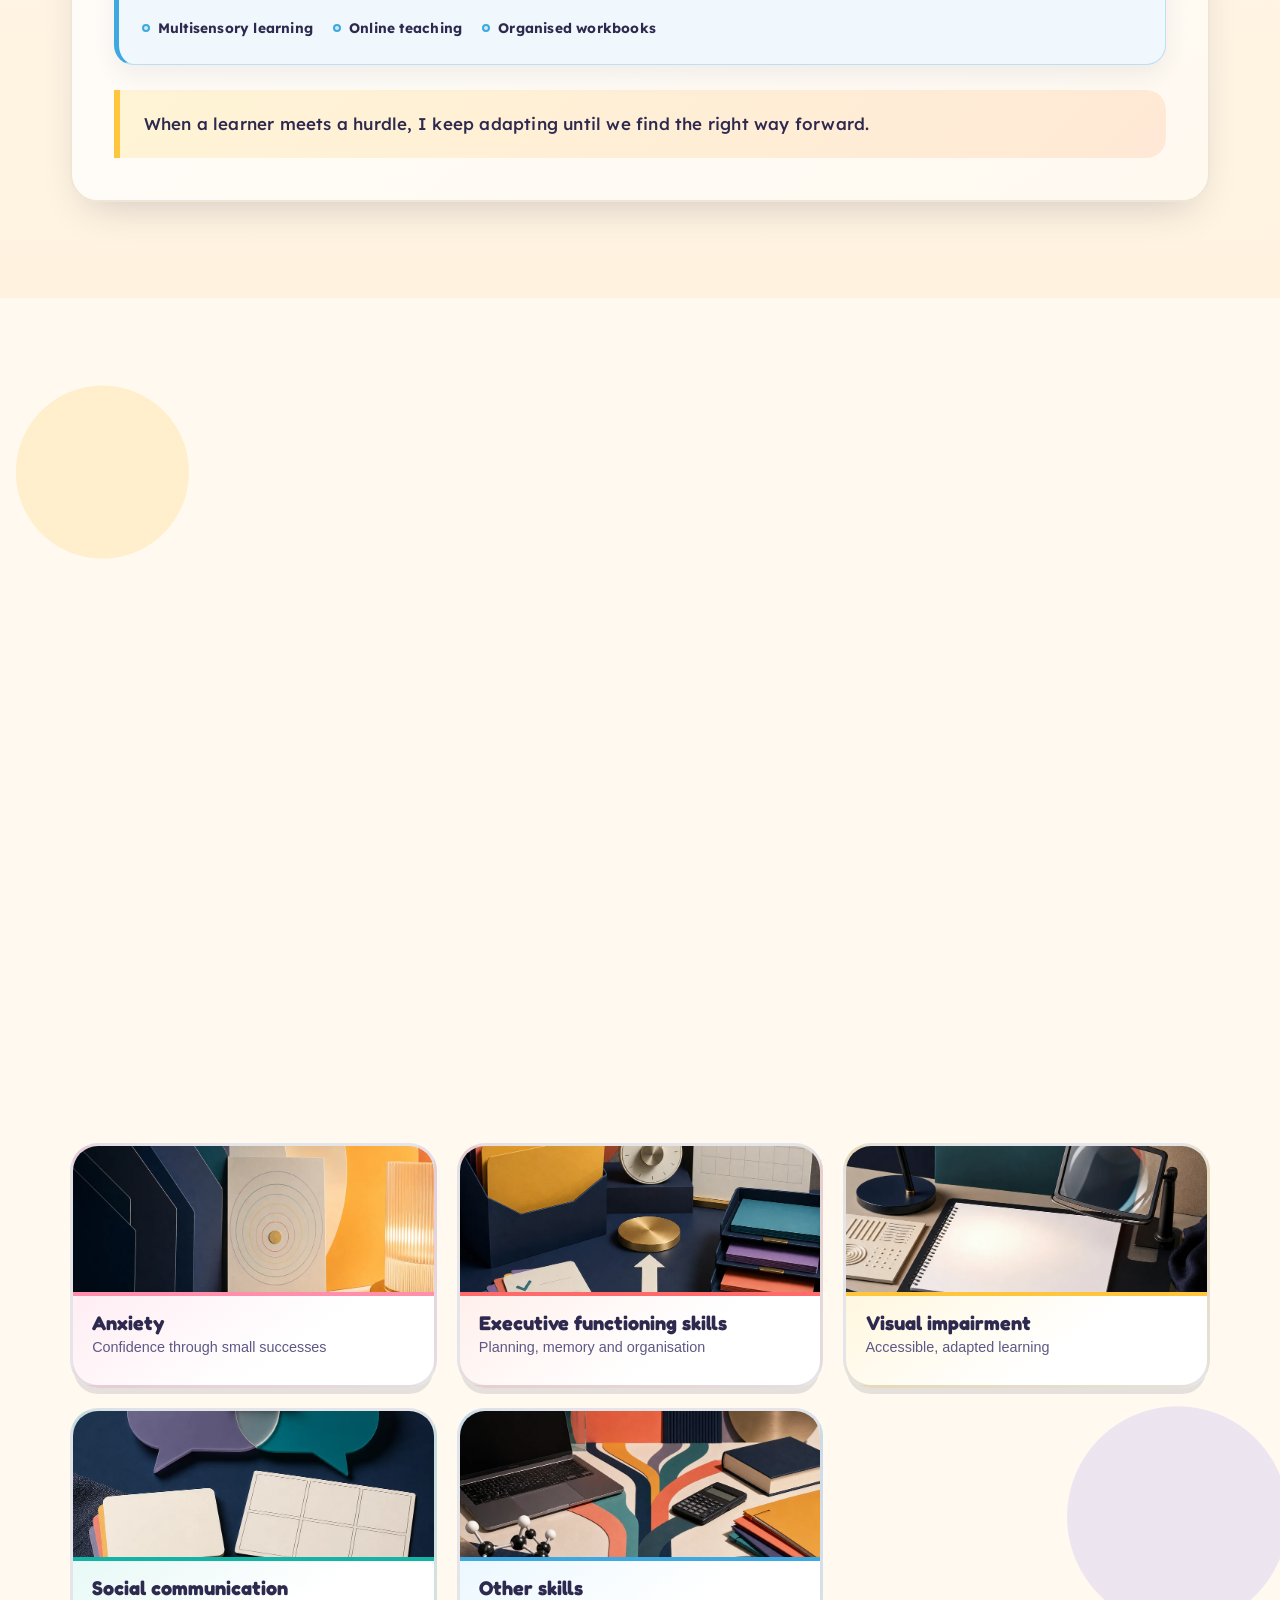
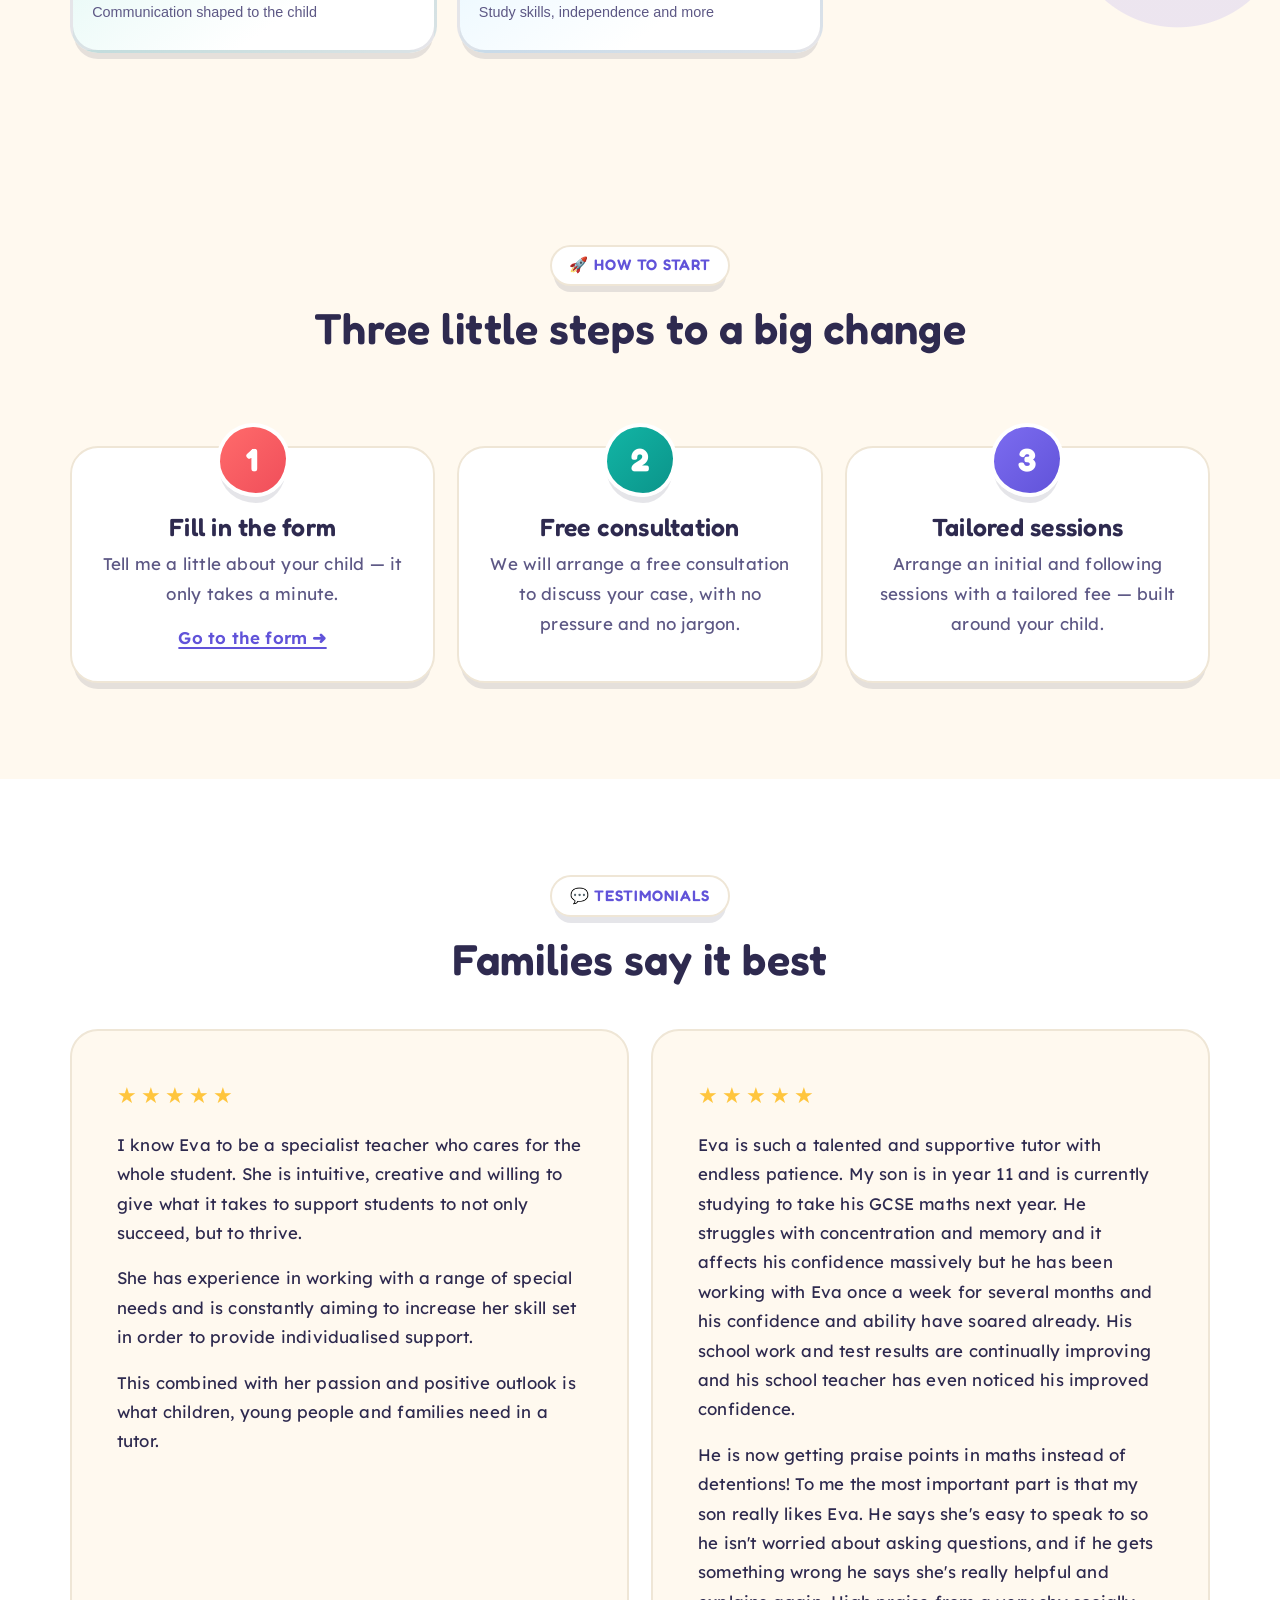
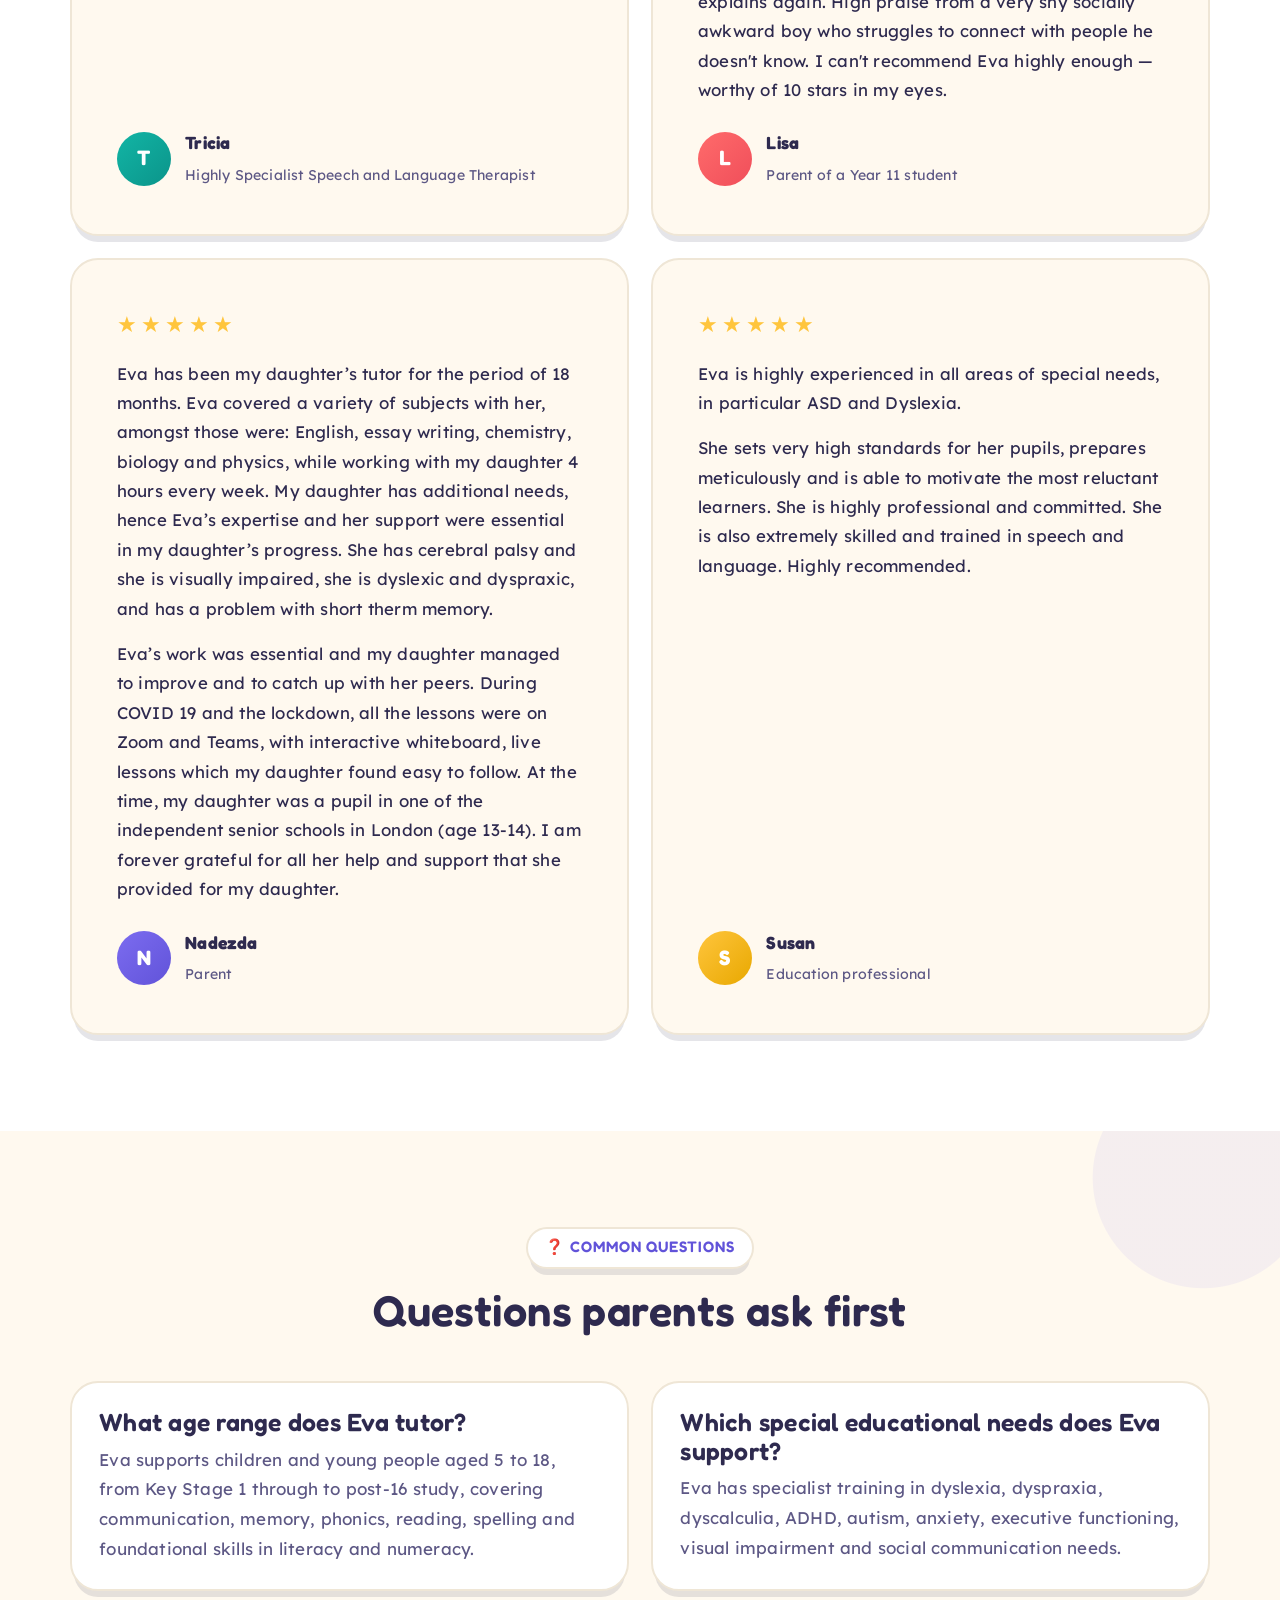
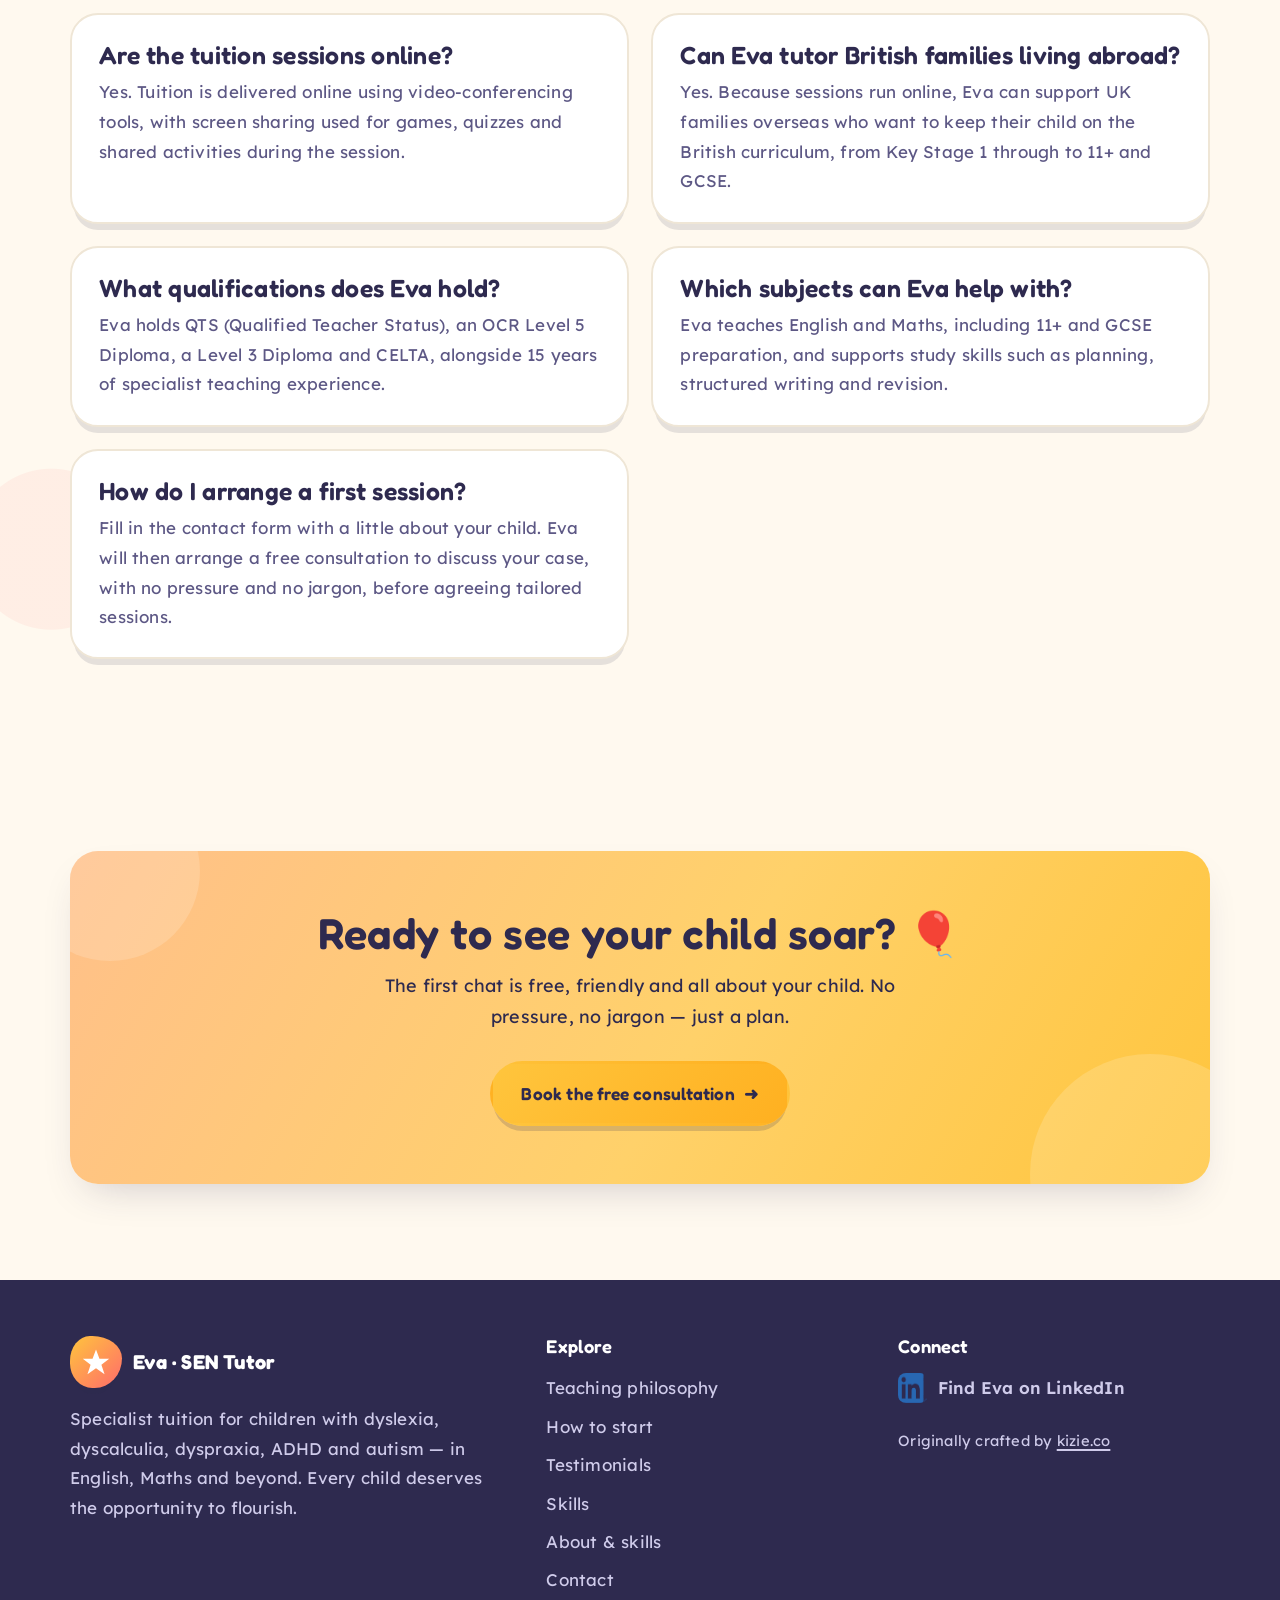
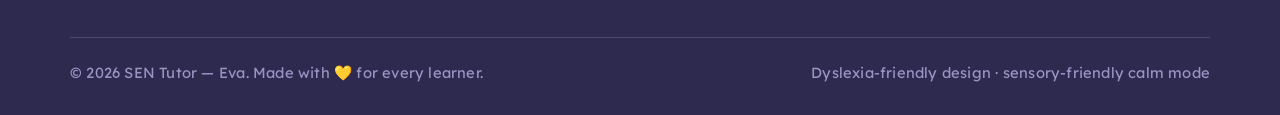
==== commit 94e4a4a3: "Improve philosophy section layout" ====
--- a/index.html
+++ b/index.html
@@ -341,8 +341,7 @@
         <div class="philo-card reveal">
           <div class="philo-copy">
               <p class="philo-intro">
-                Every child deserves the opportunity to flourish. Every child has the inherent right to be heard
-                and accorded respect.
+                Every child deserves to be heard, respected and given the right support to flourish.
               </p>
 
               <div class="philo-story-grid">
@@ -352,12 +351,17 @@
                     <path d="M7 37V12h11v10M41 37V12H30v10M16 25h17M28 20l5 5-5 5" />
                   </svg>
                   <h3>Removing barriers</h3>
+                  <svg class="philo-story-graphic" viewBox="0 0 72 44" aria-hidden="true" focusable="false">
+                    <circle class="philo-graphic-halo" cx="36" cy="22" r="20" />
+                    <path d="M6 36V9h16v13M66 36V9H50v13M19 25h35m-8-6 8 6-8 6" />
+                  </svg>
                 </div>
-                <p>
-                  My educational approach champions the dismantling of learning barriers through a comprehensive and
-                  customised methodology, drawing upon a solid foundation of professional training and the astute
-                  selection of materials and instructional techniques.
-                </p>
+                <p class="philo-story-copy">I remove barriers through specialist training, carefully chosen resources and teaching methods tailored to each learner.</p>
+                <ul class="philo-concepts" aria-label="Removing barriers in practice">
+                  <li>Specialist training</li>
+                  <li>Selected materials</li>
+                  <li>Individual methods</li>
+                </ul>
               </section>
 
               <section class="philo-story-block">
@@ -365,18 +369,18 @@
                   <svg class="philo-icon philo-icon-roles" viewBox="0 0 48 48" aria-hidden="true" focusable="false">
                     <path d="M6 11h12c4 0 6 2 6 6v23c0-4-2-6-6-6H6V11Zm36 0H30c-4 0-6 2-6 6v23c0-4 2-6 6-6h12V11Z" />
                   </svg>
-                  <h3>Learning from every role</h3>
+                  <h3>Broader perspective</h3>
+                  <svg class="philo-story-graphic" viewBox="0 0 72 44" aria-hidden="true" focusable="false">
+                    <circle class="philo-graphic-halo" cx="36" cy="22" r="20" />
+                    <path d="M7 10h17c7 0 12 5 12 12v16c0-7-5-11-12-11H7V10Zm58 0H48c-7 0-12 5-12 12v16c0-7 5-11 12-11h17V10Z" />
+                  </svg>
                 </div>
-                <p>
-                  I am immensely grateful for the formative years of my educational career spent at a school that
-                  nurtured my growth, encouraged my ambitions, and allowed me to critically evaluate my pedagogical
-                  methods. In the early days, my role encompassed aiding students with distinct learning challenges,
-                  functioning both as an educator and a classroom assistant. This dual capacity afforded me a
-                  multifaceted view of various instructional strategies, deepened my understanding of the contemporary
-                  English curriculum, and let me witness firsthand the blossoming of students in ways that transcended
-                  conventional programmes like ‘Read Write Ink’, ‘Lit Programme’, ‘Rapid Reader’, ‘Sound Roots’, or
-                  ‘SRA’.
-                </p>
+                <p class="philo-story-copy">Working as both a teacher and classroom assistant broadened my understanding of the English curriculum and showed me that children can thrive beyond fixed programmes.</p>
+                <ul class="philo-concepts" aria-label="A broader classroom perspective">
+                  <li>Dual perspective</li>
+                  <li>Curriculum insight</li>
+                  <li>Beyond one programme</li>
+                </ul>
               </section>
 
               <section class="philo-story-block">
@@ -385,18 +389,20 @@
                     <circle cx="24" cy="17" r="6" />
                     <path d="M12 39c1-8 5-12 12-12s11 4 12 12M8 17a16 16 0 0 1 4-9M40 17a16 16 0 0 0-4-9" />
                   </svg>
-                  <h3>Student-centred practice</h3>
+                  <h3>Individual expertise</h3>
+                  <svg class="philo-story-graphic" viewBox="0 0 72 44" aria-hidden="true" focusable="false">
+                    <circle class="philo-graphic-halo" cx="36" cy="22" r="20" />
+                    <circle cx="36" cy="16" r="6" />
+                    <path d="M24 36c1-9 5-14 12-14s11 5 12 14M10 12l13 6M62 12l-13 6M59 35l-12-7" />
+                    <circle cx="7" cy="10" r="3" /><circle cx="65" cy="10" r="3" /><circle cx="62" cy="37" r="3" />
+                  </svg>
                 </div>
-                <p>
-                  It became evident swiftly that a student-centric approach, underpinned by subject matter
-                  expertise and rigorous specialised training, was instrumental for triumph. A significant Ofsted
-                  Inspection subsequently affirmed the strength of my teaching, highlighting my contributions
-                  prominently among exemplary educators. At that juncture, I was serving as an interim Lead Teacher in
-                  an Autism Resource Base, equipped with intensive level 3 training for supporting verbally
-                  communicative autistic students, while progressing towards a level 5 qualification for aiding those
-                  with SpLD/dyslexia, all the while imparting a modified curriculum in English and Maths for students
-                  with unique learning requisites.
-                </p>
+                <p class="philo-story-copy">My Ofsted-recognised teaching, Autism Resource Base experience and specialist autism and SpLD/dyslexia training shape an individual approach to adapted English and Maths.</p>
+                <ul class="philo-concepts" aria-label="Specialist individual support">
+                  <li>Learner first</li>
+                  <li>Autism expertise</li>
+                  <li>SpLD and dyslexia</li>
+                </ul>
               </section>
 
               <section class="philo-story-block">
@@ -404,20 +410,24 @@
                   <svg class="philo-icon philo-icon-today" viewBox="0 0 48 48" aria-hidden="true" focusable="false">
                     <path d="M8 11h32v23H8V11Zm-3 29h38M24 17v11M18 22h12" />
                   </svg>
-                  <h3>Teaching for today</h3>
+                  <h3>Multisensory &amp; online</h3>
+                  <svg class="philo-story-graphic" viewBox="0 0 72 44" aria-hidden="true" focusable="false">
+                    <circle class="philo-graphic-halo" cx="36" cy="22" r="20" />
+                    <rect x="11" y="7" width="50" height="29" rx="3" />
+                    <path d="M6 40h60M36 36v4m-9-18 6 6 12-14" />
+                  </svg>
                 </div>
-                <p>
-                  Fast forward four years, and I have evolved into an educator capable
-                  of conducting dynamic, multi-sensory virtual classes using online and video-conferencing tools in an
-                  Apple distinguished school where technology integration is the norm and One Drive streamlines the
-                  management of digital student workbooks.
-                </p>
+                <p class="philo-story-copy">I deliver dynamic, multisensory online lessons and use technology to keep digital learning organised, accessible and purposeful.</p>
+                <ul class="philo-concepts" aria-label="Purposeful online learning">
+                  <li>Multisensory learning</li>
+                  <li>Online teaching</li>
+                  <li>Organised workbooks</li>
+                </ul>
               </section>
               </div>
 
               <p class="philo-highlight">
-                Every school day presents fresh hurdles, and my commitment to my students is unwavering; I am
-                determined to devise a solution for each individual under my tutelage.
+                When a learner meets a hurdle, I keep adapting until we find the right way forward.
               </p>
           </div>
         </div>
--- a/css/style.css
+++ b/css/style.css
@@ -327,29 +327,22 @@
   color: var(--grape-deep); margin-bottom: 1.6rem !important;
 }
 .philo-story-grid {
-  display: grid; grid-template-columns: repeat(2, minmax(0, 1fr));
-  gap: 1.3rem; margin: 0.5rem 0 1.6rem; counter-reset: philo-step;
+  display: grid; grid-template-columns: minmax(0, 1fr);
+  gap: 1rem; margin: 0.5rem 0 1.6rem;
 }
 .philo-story-block {
-  counter-increment: philo-step; position: relative;
-  padding: 1.4rem; border: 1px solid color-mix(in srgb, var(--story-accent) 36%, white);
+  position: relative; overflow: hidden;
+  padding: clamp(1.15rem, 2.5vw, 1.45rem); border: 1px solid color-mix(in srgb, var(--story-accent) 36%, white);
   border-left: 5px solid var(--story-accent); border-radius: var(--r-md);
   background: var(--story-bg); box-shadow: 0 10px 24px rgba(46, 42, 79, 0.07);
-}
-.philo-story-block::before {
-  content: counter(philo-step, decimal-leading-zero);
-  position: absolute; top: 1.4rem; right: 1.4rem;
-  display: grid; place-items: center; width: 2.5rem; height: 2rem;
-  border: 1px solid var(--story-accent); border-radius: var(--r-pill);
-  background: color-mix(in srgb, var(--story-accent) 14%, white); color: var(--ink);
-  font-family: var(--font-display); font-size: 0.78rem; font-weight: 700; letter-spacing: 0.06em;
 }
 .philo-story-block:nth-child(1) { --story-accent: var(--coral); --story-bg: color-mix(in srgb, var(--coral) 8%, white); }
 .philo-story-block:nth-child(2) { --story-accent: var(--teal); --story-bg: color-mix(in srgb, var(--teal) 8%, white); }
 .philo-story-block:nth-child(3) { --story-accent: var(--grape); --story-bg: color-mix(in srgb, var(--grape) 8%, white); }
 .philo-story-block:nth-child(4) { --story-accent: var(--sky); --story-bg: color-mix(in srgb, var(--sky) 8%, white); }
 .philo-story-heading {
-  display: flex; align-items: center; gap: 0.9rem; padding-right: 3.4rem; margin-bottom: 0.9rem;
+  display: grid; grid-template-columns: auto minmax(0, 1fr) auto;
+  align-items: center; gap: 0.9rem; margin-bottom: 0.65rem;
 }
 .philo-icon {
   width: 44px; height: 44px; flex: none; padding: 0.55rem;
@@ -359,7 +352,30 @@
   stroke-linecap: round; stroke-linejoin: round;
 }
 .philo-story-block h3 { margin: 0; color: var(--ink); font-size: 1.15rem; }
-.philo-story-block p { max-width: 56ch; margin-bottom: 0; line-height: 1.75; }
+.philo-story-graphic {
+  width: 72px; height: 44px; color: var(--story-accent);
+  fill: none; stroke: currentColor; stroke-width: 2;
+  stroke-linecap: round; stroke-linejoin: round;
+}
+.philo-graphic-halo {
+  fill: color-mix(in srgb, var(--story-accent) 11%, white); stroke: none;
+}
+.philo-story-block p.philo-story-copy {
+  max-width: 82ch; margin: 0; color: var(--ink-soft); line-height: 1.65;
+}
+.philo-concepts {
+  display: flex; flex-wrap: wrap; gap: 0.45rem 1.25rem;
+  margin: 0.8rem 0 0; padding: 0; list-style: none;
+}
+.philo-concepts li {
+  display: inline-flex; align-items: center; gap: 0.5rem;
+  color: var(--ink); font-size: 0.86rem; font-weight: 700;
+}
+.philo-concepts li::before {
+  content: ""; width: 0.5rem; height: 0.5rem; flex: none;
+  border: 2px solid var(--story-accent); border-radius: 50%;
+  background: color-mix(in srgb, var(--story-accent) 24%, white);
+}
 .philo-highlight {
   background: linear-gradient(135deg, #FFF4D6, #FFE9D6);
   border-left: 6px solid var(--sun);
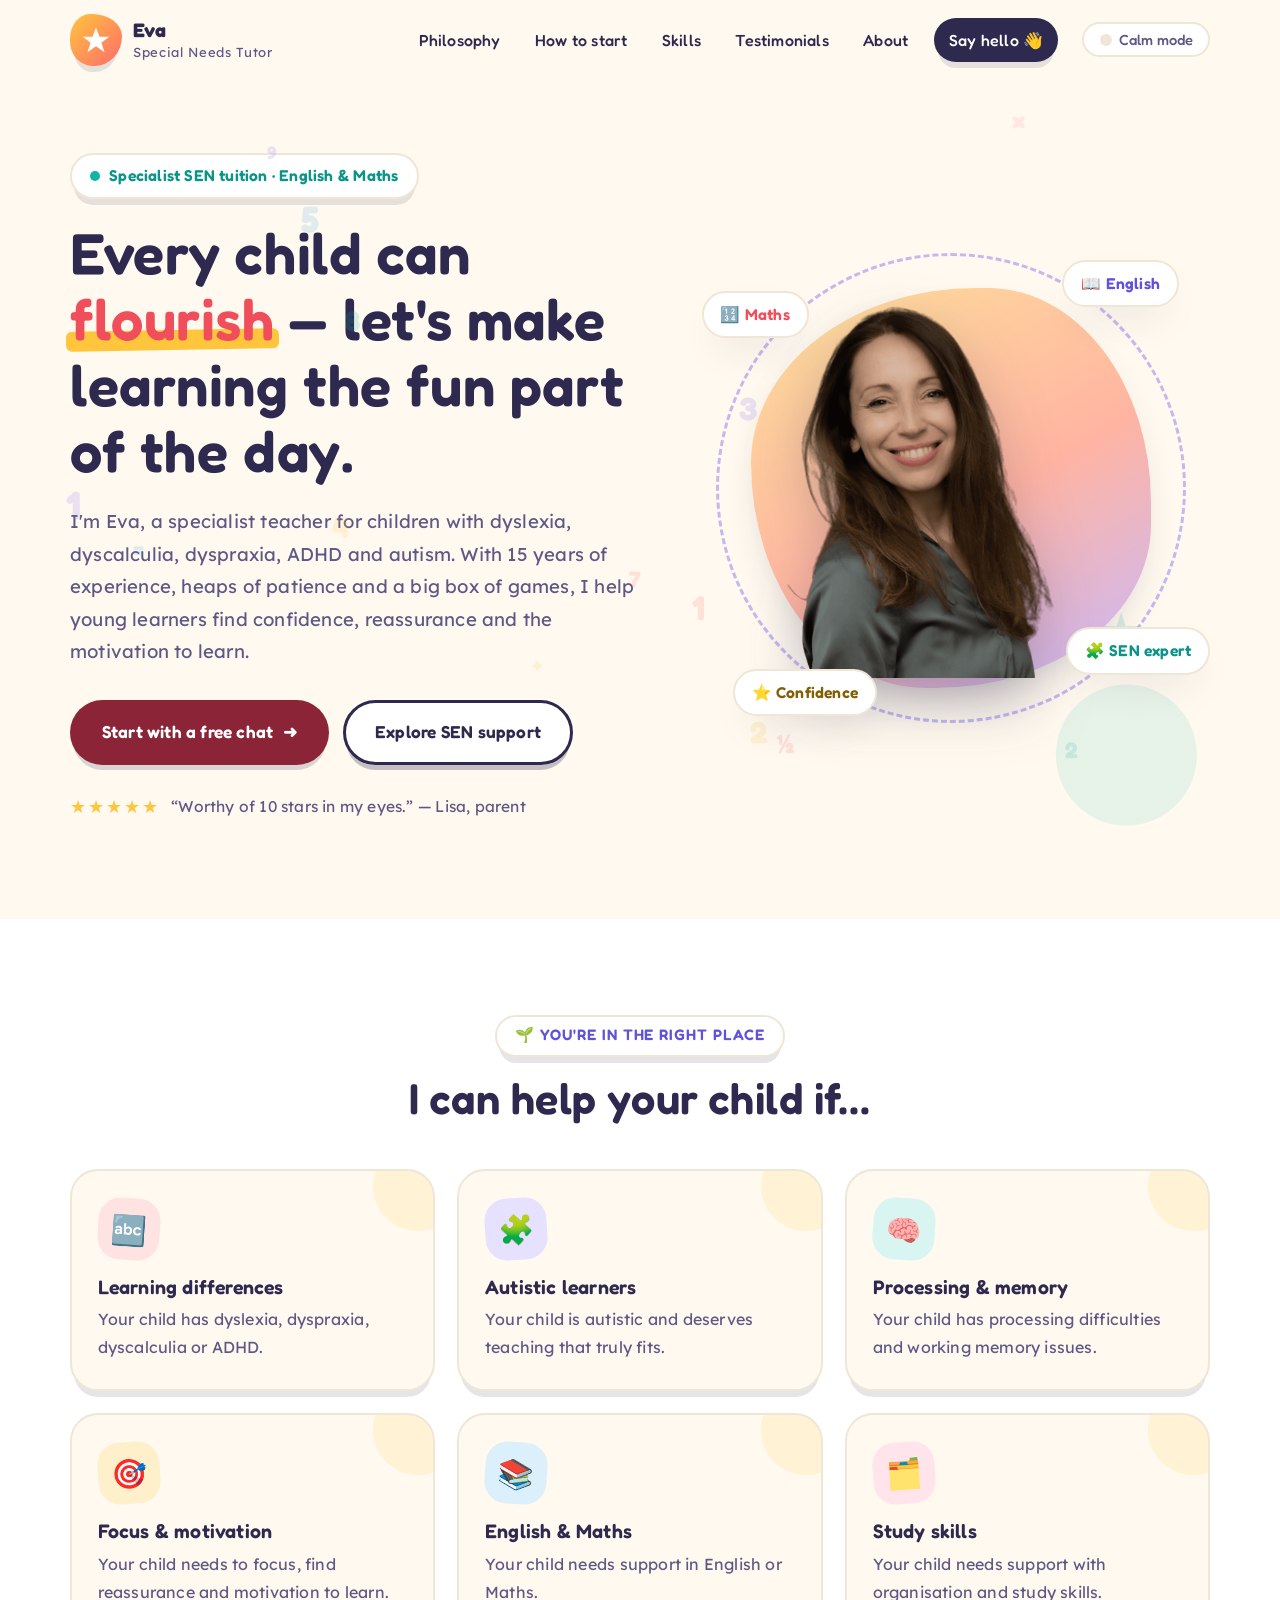
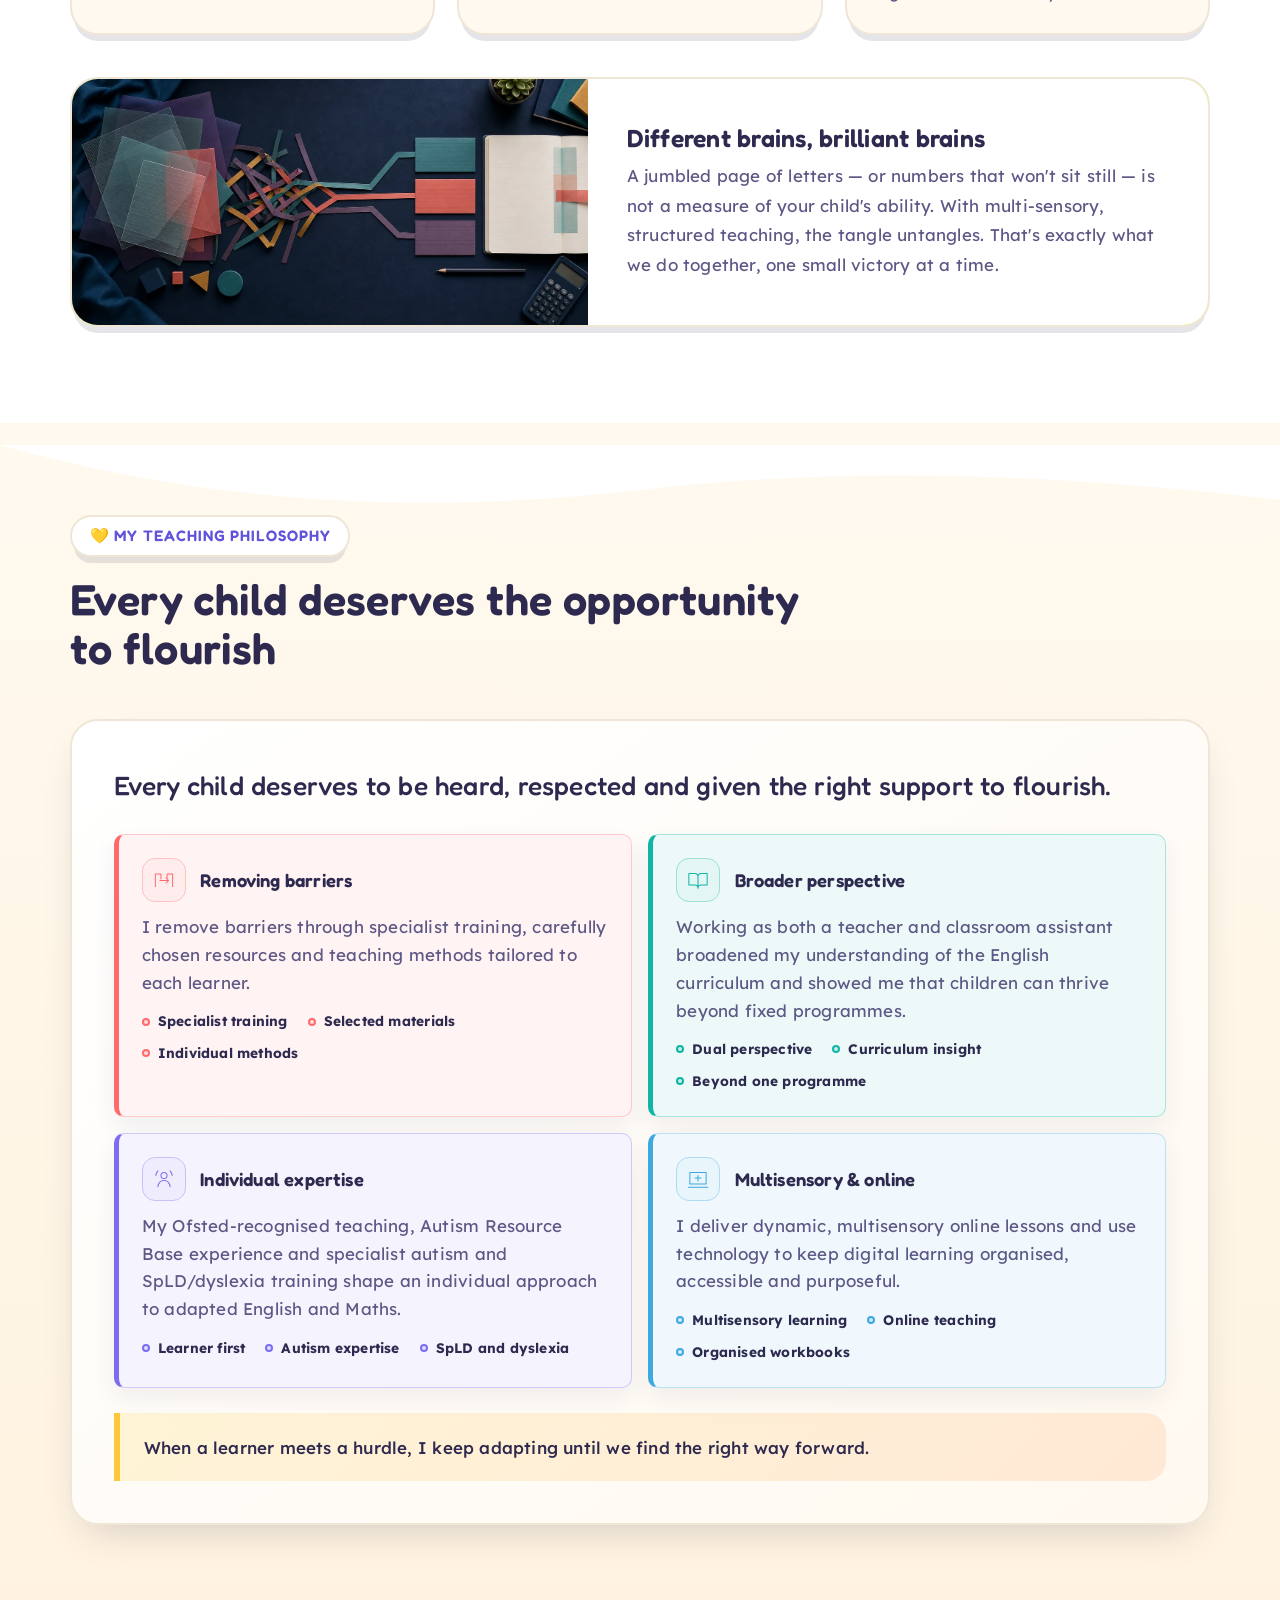
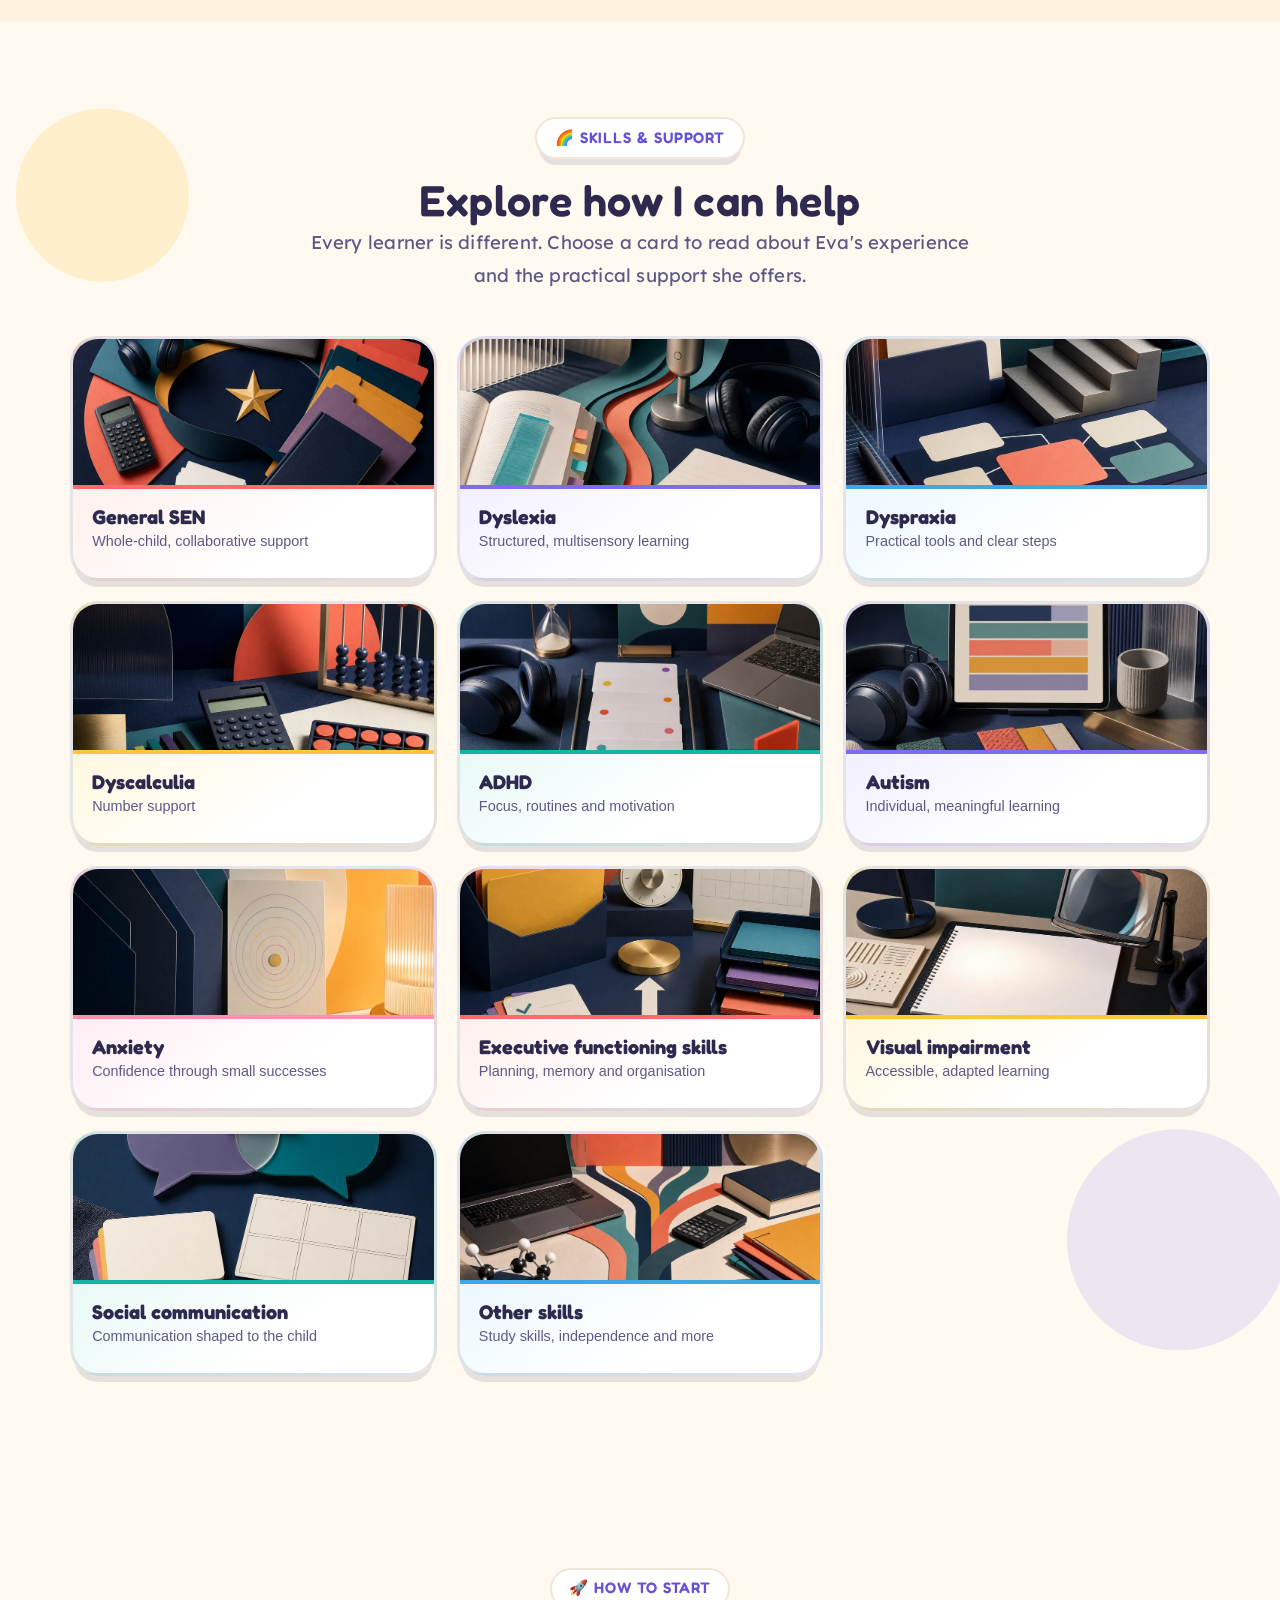
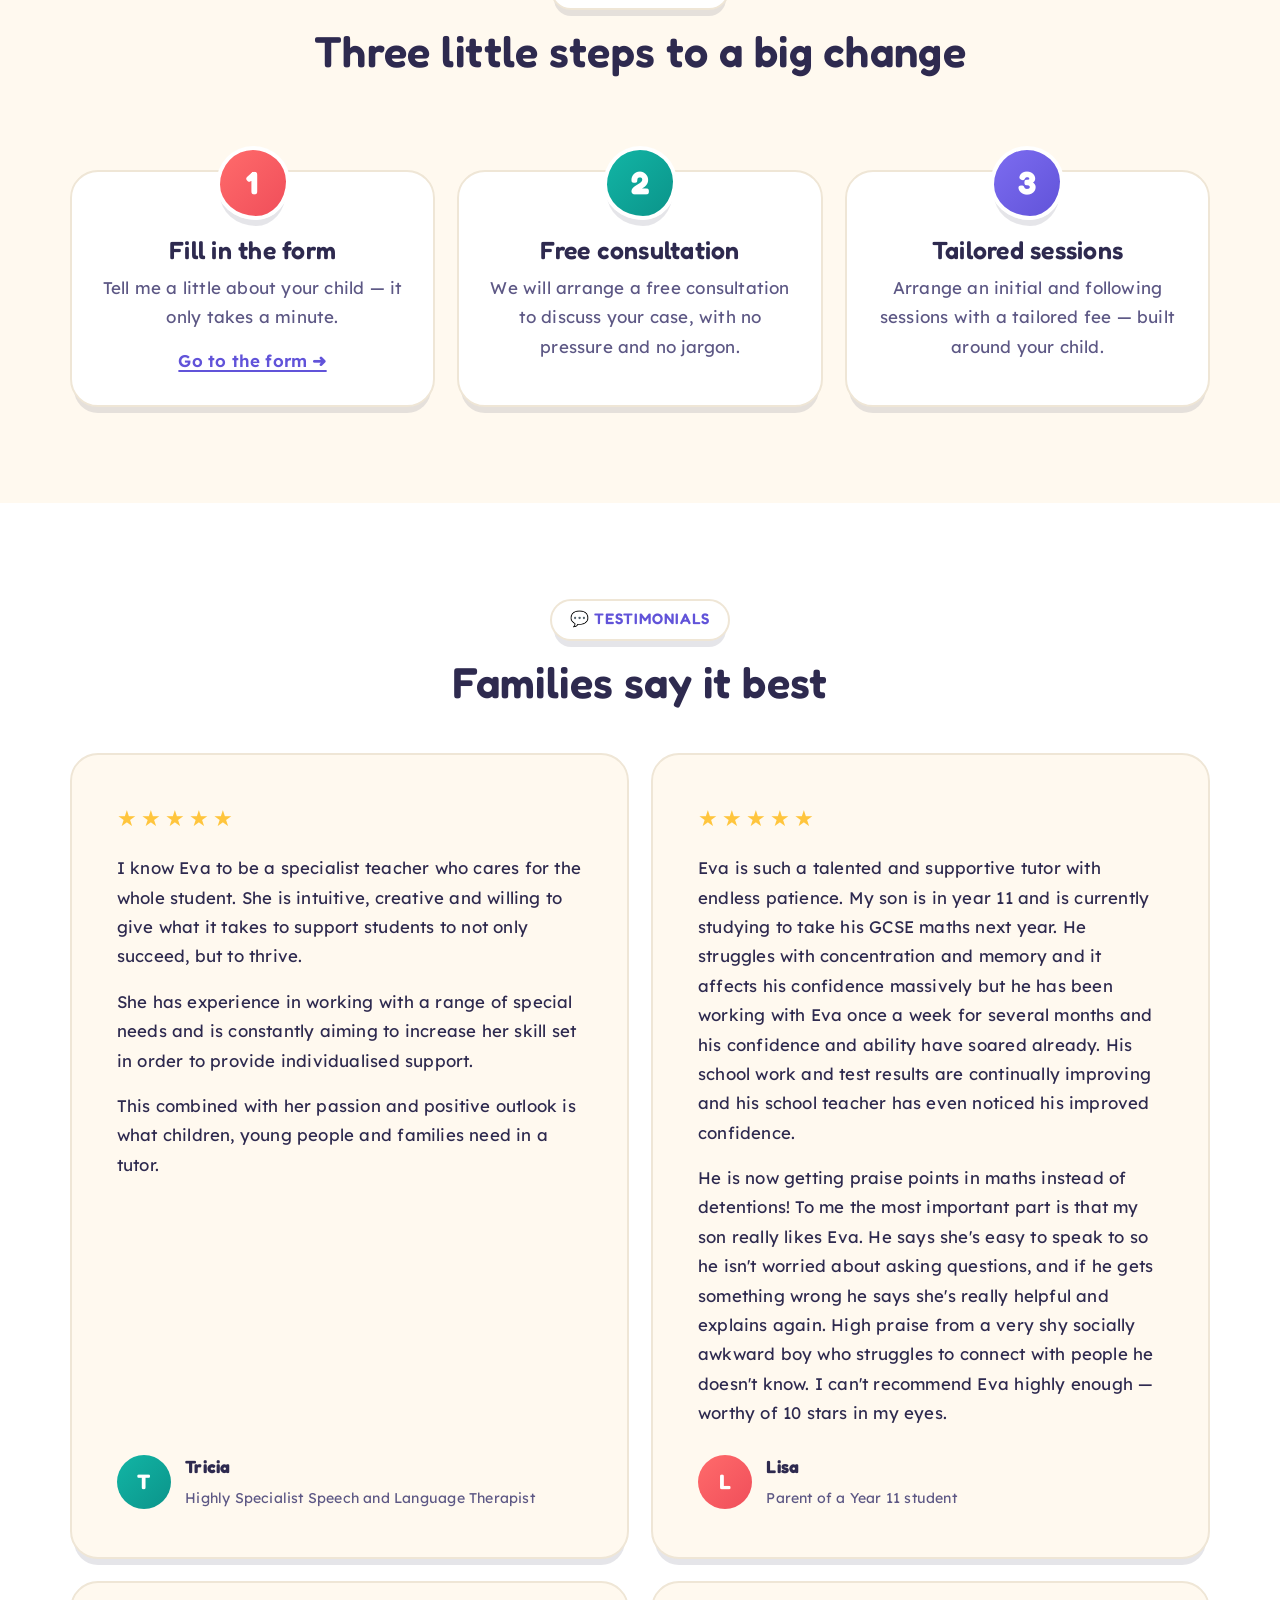
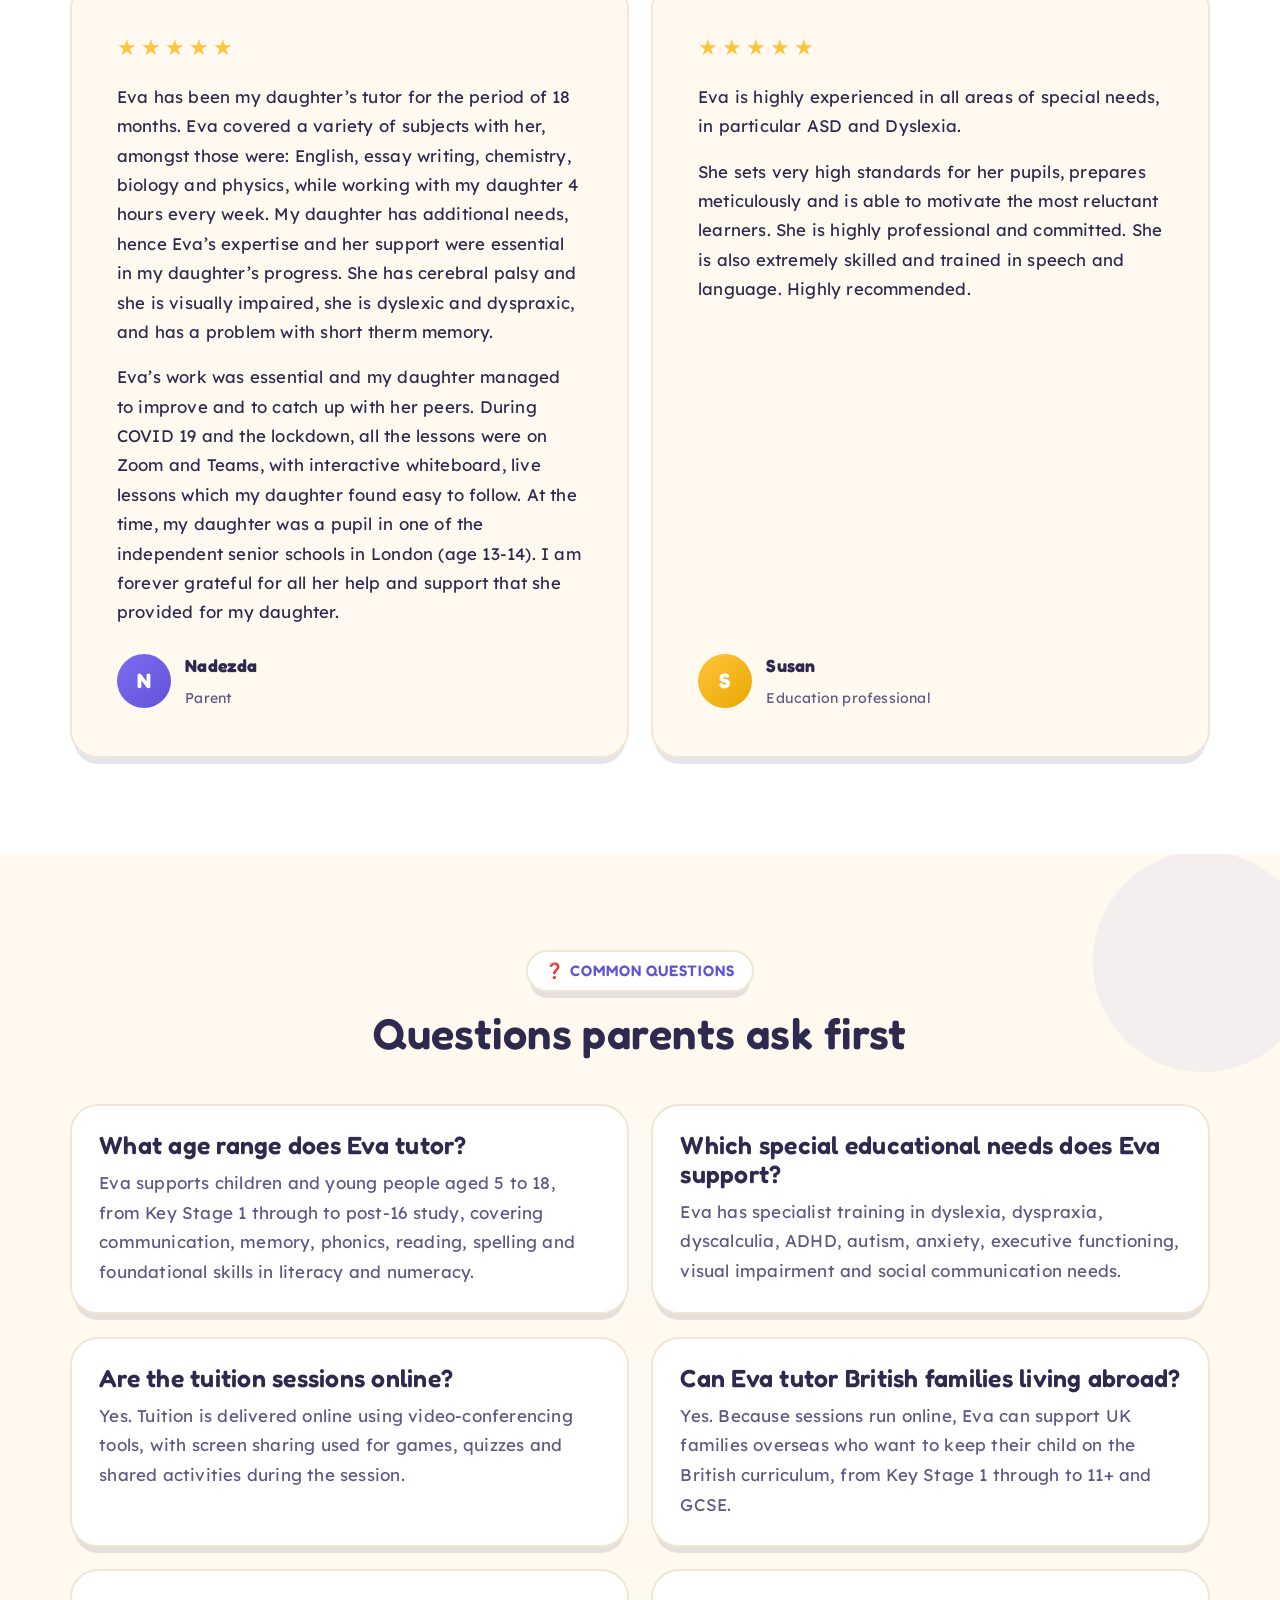
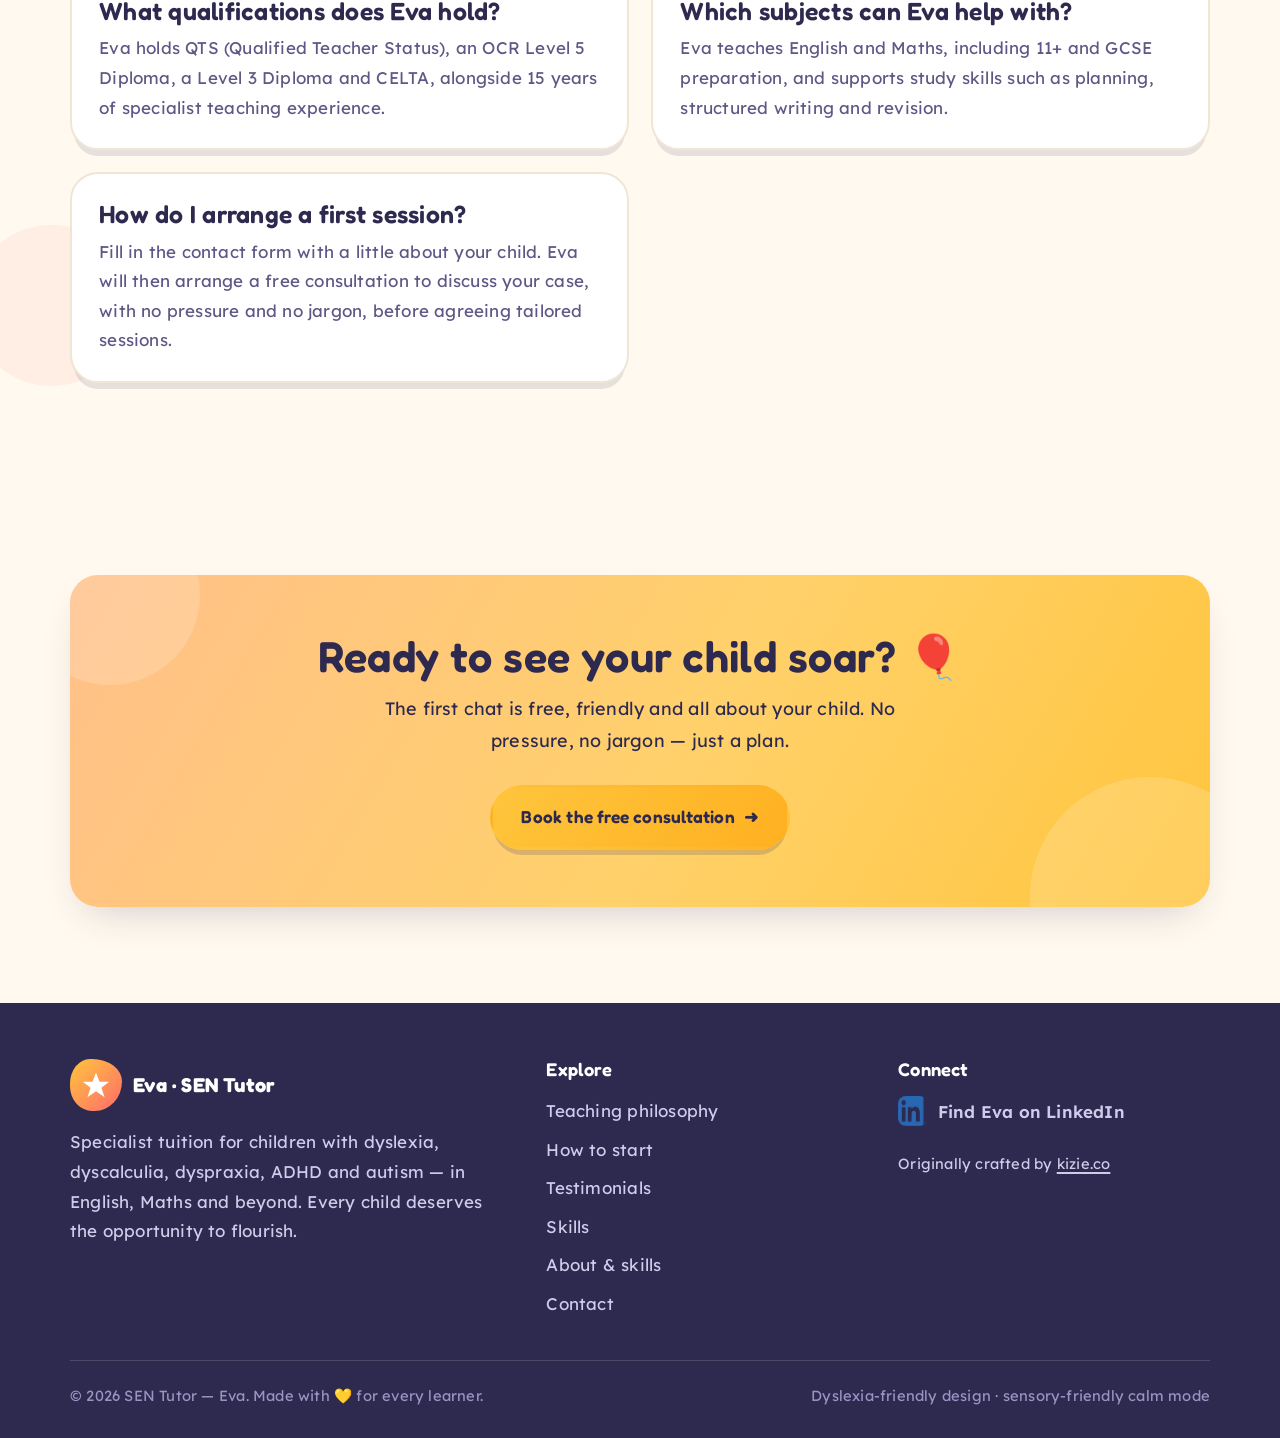
==== commit 94b45fa0: "Refine philosophy card grid" ====
--- a/index.html
+++ b/index.html
@@ -351,10 +351,6 @@
                     <path d="M7 37V12h11v10M41 37V12H30v10M16 25h17M28 20l5 5-5 5" />
                   </svg>
                   <h3>Removing barriers</h3>
-                  <svg class="philo-story-graphic" viewBox="0 0 72 44" aria-hidden="true" focusable="false">
-                    <circle class="philo-graphic-halo" cx="36" cy="22" r="20" />
-                    <path d="M6 36V9h16v13M66 36V9H50v13M19 25h35m-8-6 8 6-8 6" />
-                  </svg>
                 </div>
                 <p class="philo-story-copy">I remove barriers through specialist training, carefully chosen resources and teaching methods tailored to each learner.</p>
                 <ul class="philo-concepts" aria-label="Removing barriers in practice">
@@ -370,10 +366,6 @@
                     <path d="M6 11h12c4 0 6 2 6 6v23c0-4-2-6-6-6H6V11Zm36 0H30c-4 0-6 2-6 6v23c0-4 2-6 6-6h12V11Z" />
                   </svg>
                   <h3>Broader perspective</h3>
-                  <svg class="philo-story-graphic" viewBox="0 0 72 44" aria-hidden="true" focusable="false">
-                    <circle class="philo-graphic-halo" cx="36" cy="22" r="20" />
-                    <path d="M7 10h17c7 0 12 5 12 12v16c0-7-5-11-12-11H7V10Zm58 0H48c-7 0-12 5-12 12v16c0-7 5-11 12-11h17V10Z" />
-                  </svg>
                 </div>
                 <p class="philo-story-copy">Working as both a teacher and classroom assistant broadened my understanding of the English curriculum and showed me that children can thrive beyond fixed programmes.</p>
                 <ul class="philo-concepts" aria-label="A broader classroom perspective">
@@ -390,12 +382,6 @@
                     <path d="M12 39c1-8 5-12 12-12s11 4 12 12M8 17a16 16 0 0 1 4-9M40 17a16 16 0 0 0-4-9" />
                   </svg>
                   <h3>Individual expertise</h3>
-                  <svg class="philo-story-graphic" viewBox="0 0 72 44" aria-hidden="true" focusable="false">
-                    <circle class="philo-graphic-halo" cx="36" cy="22" r="20" />
-                    <circle cx="36" cy="16" r="6" />
-                    <path d="M24 36c1-9 5-14 12-14s11 5 12 14M10 12l13 6M62 12l-13 6M59 35l-12-7" />
-                    <circle cx="7" cy="10" r="3" /><circle cx="65" cy="10" r="3" /><circle cx="62" cy="37" r="3" />
-                  </svg>
                 </div>
                 <p class="philo-story-copy">My Ofsted-recognised teaching, Autism Resource Base experience and specialist autism and SpLD/dyslexia training shape an individual approach to adapted English and Maths.</p>
                 <ul class="philo-concepts" aria-label="Specialist individual support">
@@ -411,11 +397,6 @@
                     <path d="M8 11h32v23H8V11Zm-3 29h38M24 17v11M18 22h12" />
                   </svg>
                   <h3>Multisensory &amp; online</h3>
-                  <svg class="philo-story-graphic" viewBox="0 0 72 44" aria-hidden="true" focusable="false">
-                    <circle class="philo-graphic-halo" cx="36" cy="22" r="20" />
-                    <rect x="11" y="7" width="50" height="29" rx="3" />
-                    <path d="M6 40h60M36 36v4m-9-18 6 6 12-14" />
-                  </svg>
                 </div>
                 <p class="philo-story-copy">I deliver dynamic, multisensory online lessons and use technology to keep digital learning organised, accessible and purposeful.</p>
                 <ul class="philo-concepts" aria-label="Purposeful online learning">
--- a/css/style.css
+++ b/css/style.css
@@ -327,13 +327,13 @@
   color: var(--grape-deep); margin-bottom: 1.6rem !important;
 }
 .philo-story-grid {
-  display: grid; grid-template-columns: minmax(0, 1fr);
+  display: grid; grid-template-columns: repeat(2, minmax(0, 1fr));
   gap: 1rem; margin: 0.5rem 0 1.6rem;
 }
 .philo-story-block {
   position: relative; overflow: hidden;
   padding: clamp(1.15rem, 2.5vw, 1.45rem); border: 1px solid color-mix(in srgb, var(--story-accent) 36%, white);
-  border-left: 5px solid var(--story-accent); border-radius: var(--r-md);
+  border-left: 5px solid var(--story-accent); border-radius: 10px;
   background: var(--story-bg); box-shadow: 0 10px 24px rgba(46, 42, 79, 0.07);
 }
 .philo-story-block:nth-child(1) { --story-accent: var(--coral); --story-bg: color-mix(in srgb, var(--coral) 8%, white); }
@@ -341,7 +341,7 @@
 .philo-story-block:nth-child(3) { --story-accent: var(--grape); --story-bg: color-mix(in srgb, var(--grape) 8%, white); }
 .philo-story-block:nth-child(4) { --story-accent: var(--sky); --story-bg: color-mix(in srgb, var(--sky) 8%, white); }
 .philo-story-heading {
-  display: grid; grid-template-columns: auto minmax(0, 1fr) auto;
+  display: grid; grid-template-columns: auto minmax(0, 1fr);
   align-items: center; gap: 0.9rem; margin-bottom: 0.65rem;
 }
 .philo-icon {
@@ -352,14 +352,6 @@
   stroke-linecap: round; stroke-linejoin: round;
 }
 .philo-story-block h3 { margin: 0; color: var(--ink); font-size: 1.15rem; }
-.philo-story-graphic {
-  width: 72px; height: 44px; color: var(--story-accent);
-  fill: none; stroke: currentColor; stroke-width: 2;
-  stroke-linecap: round; stroke-linejoin: round;
-}
-.philo-graphic-halo {
-  fill: color-mix(in srgb, var(--story-accent) 11%, white); stroke: none;
-}
 .philo-story-block p.philo-story-copy {
   max-width: 82ch; margin: 0; color: var(--ink-soft); line-height: 1.65;
 }
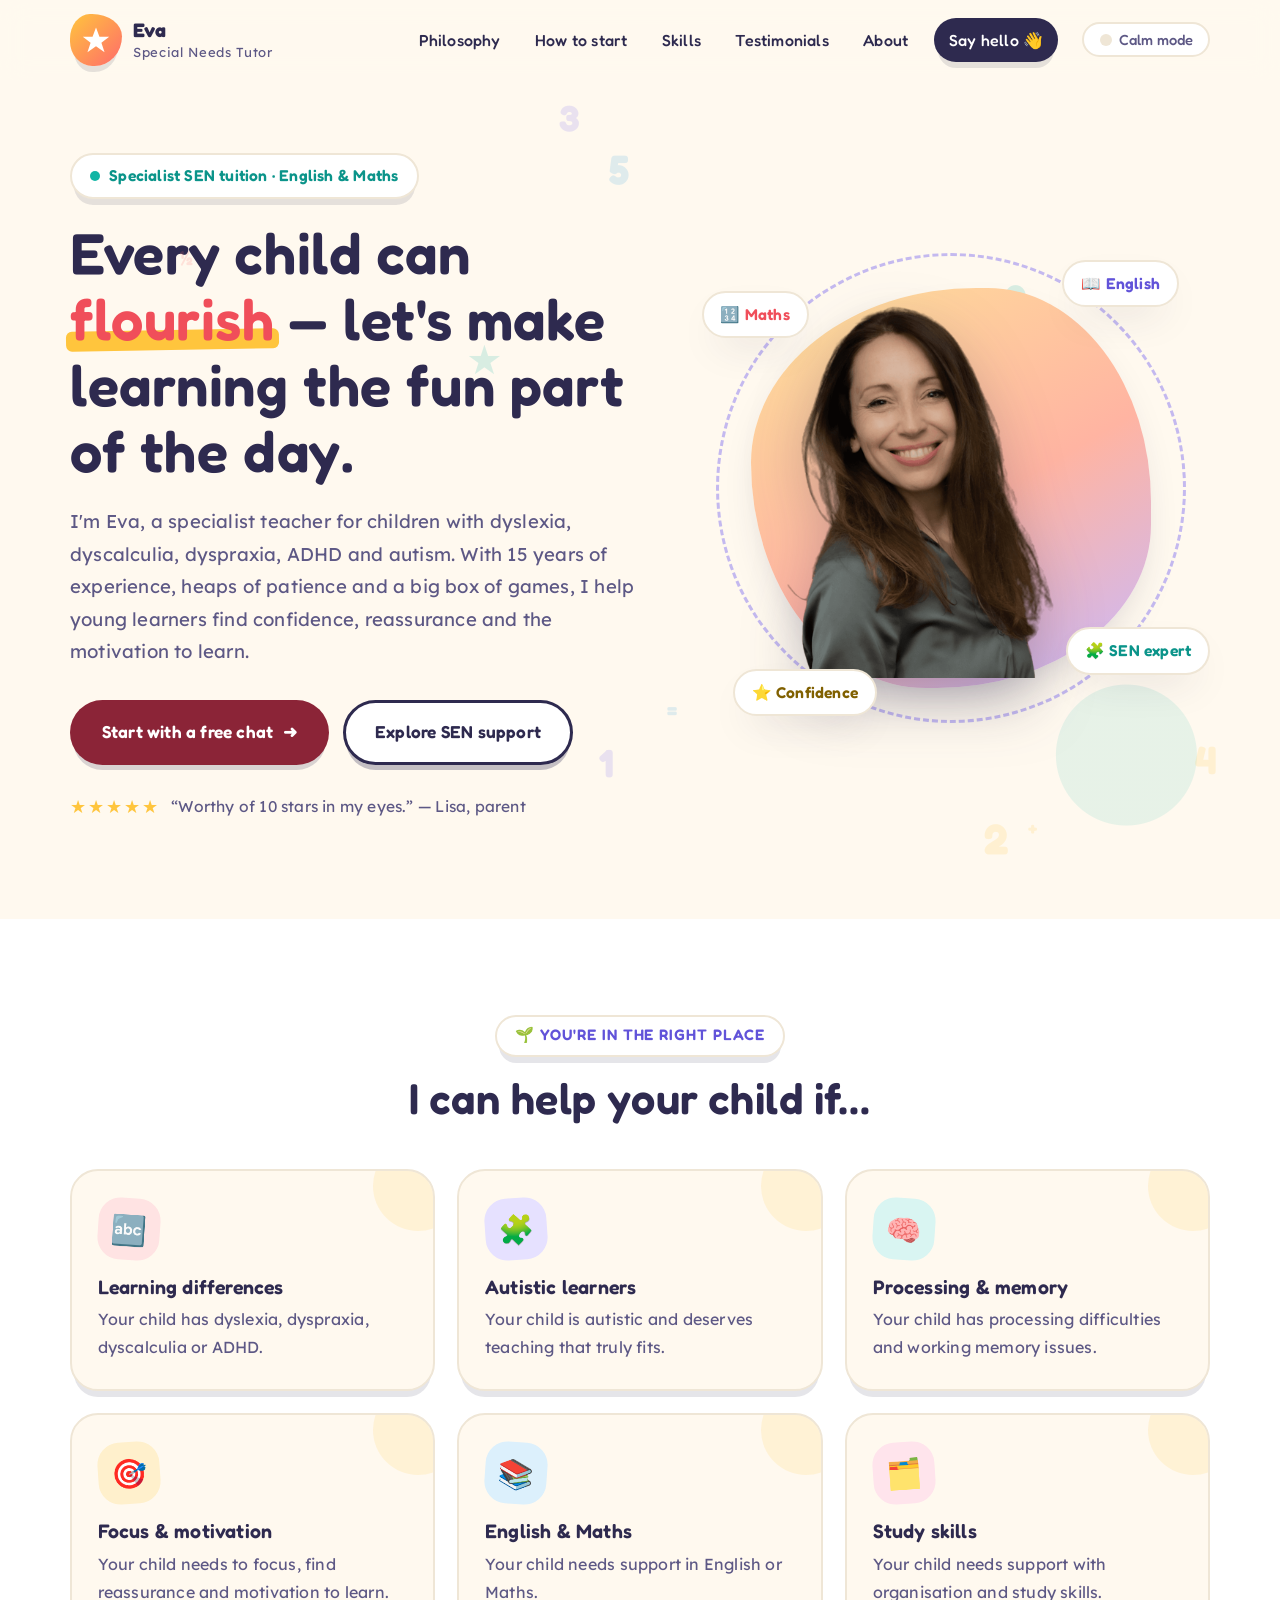
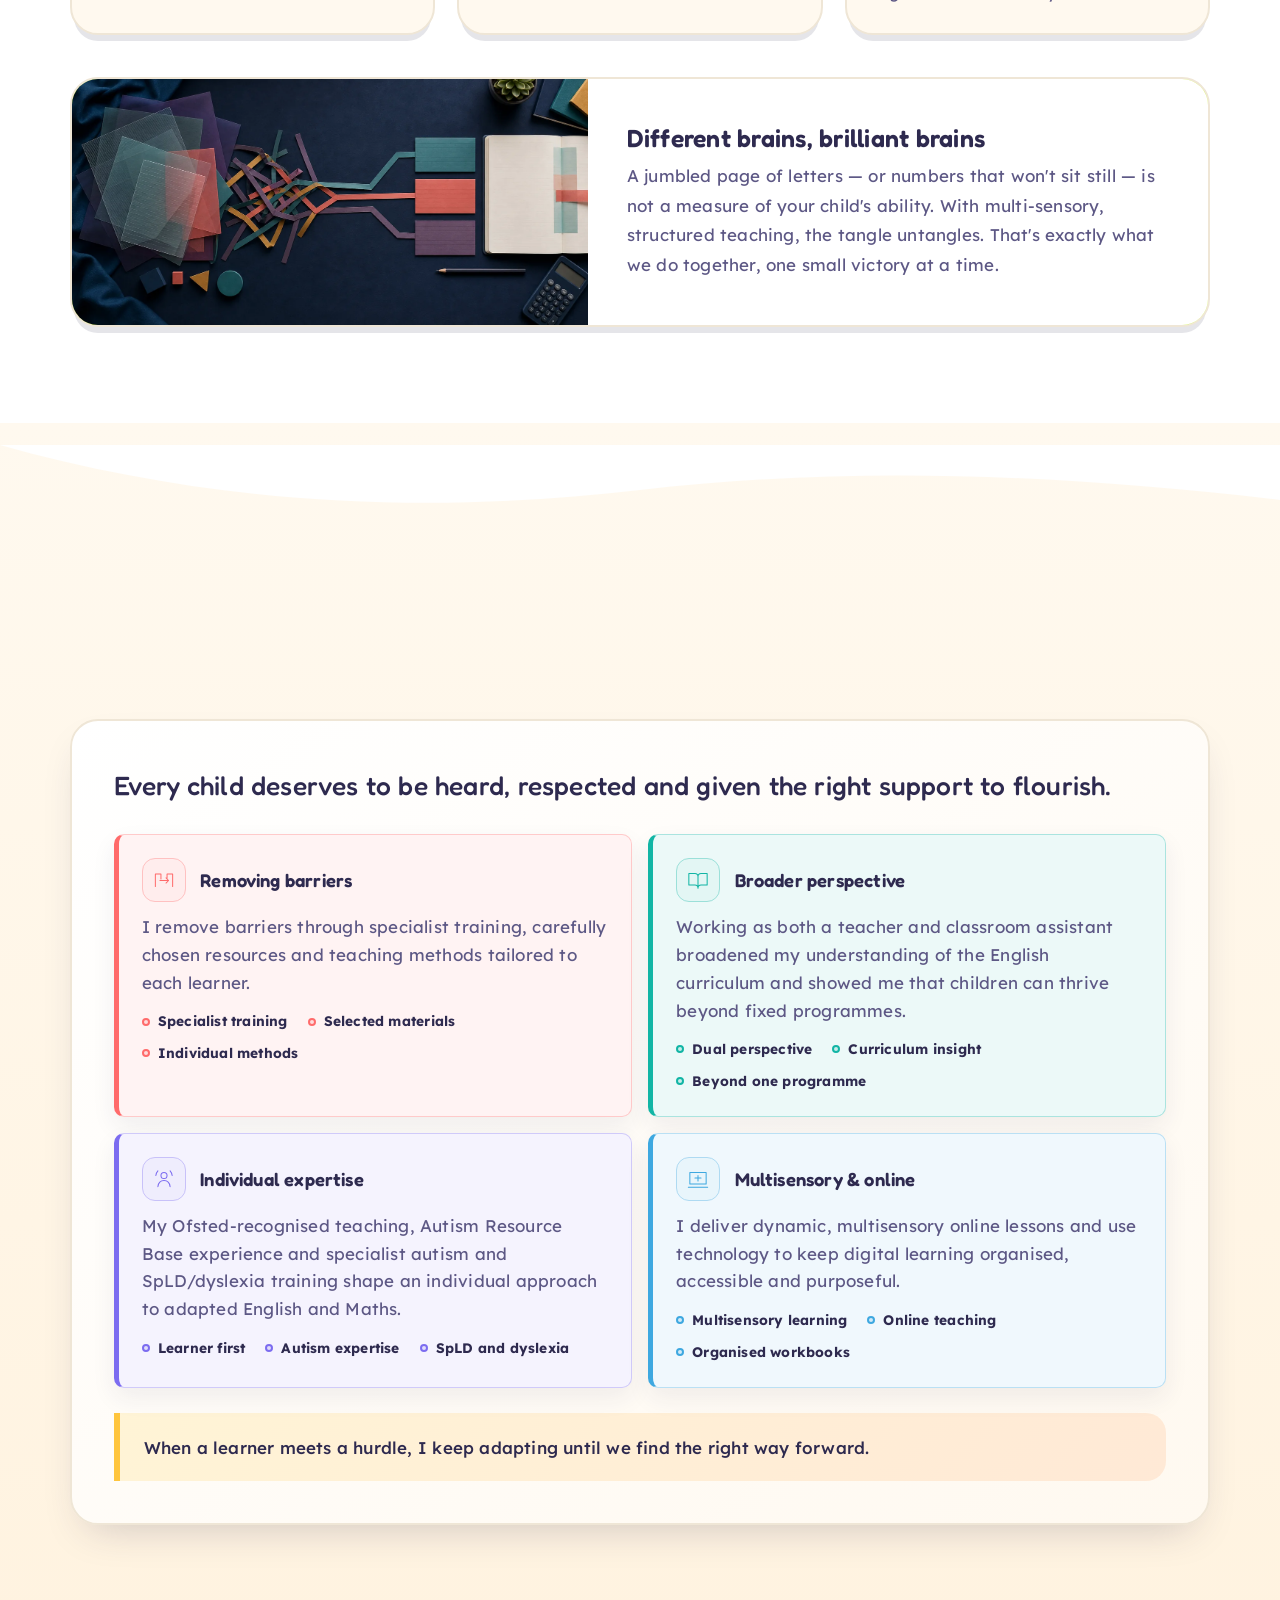
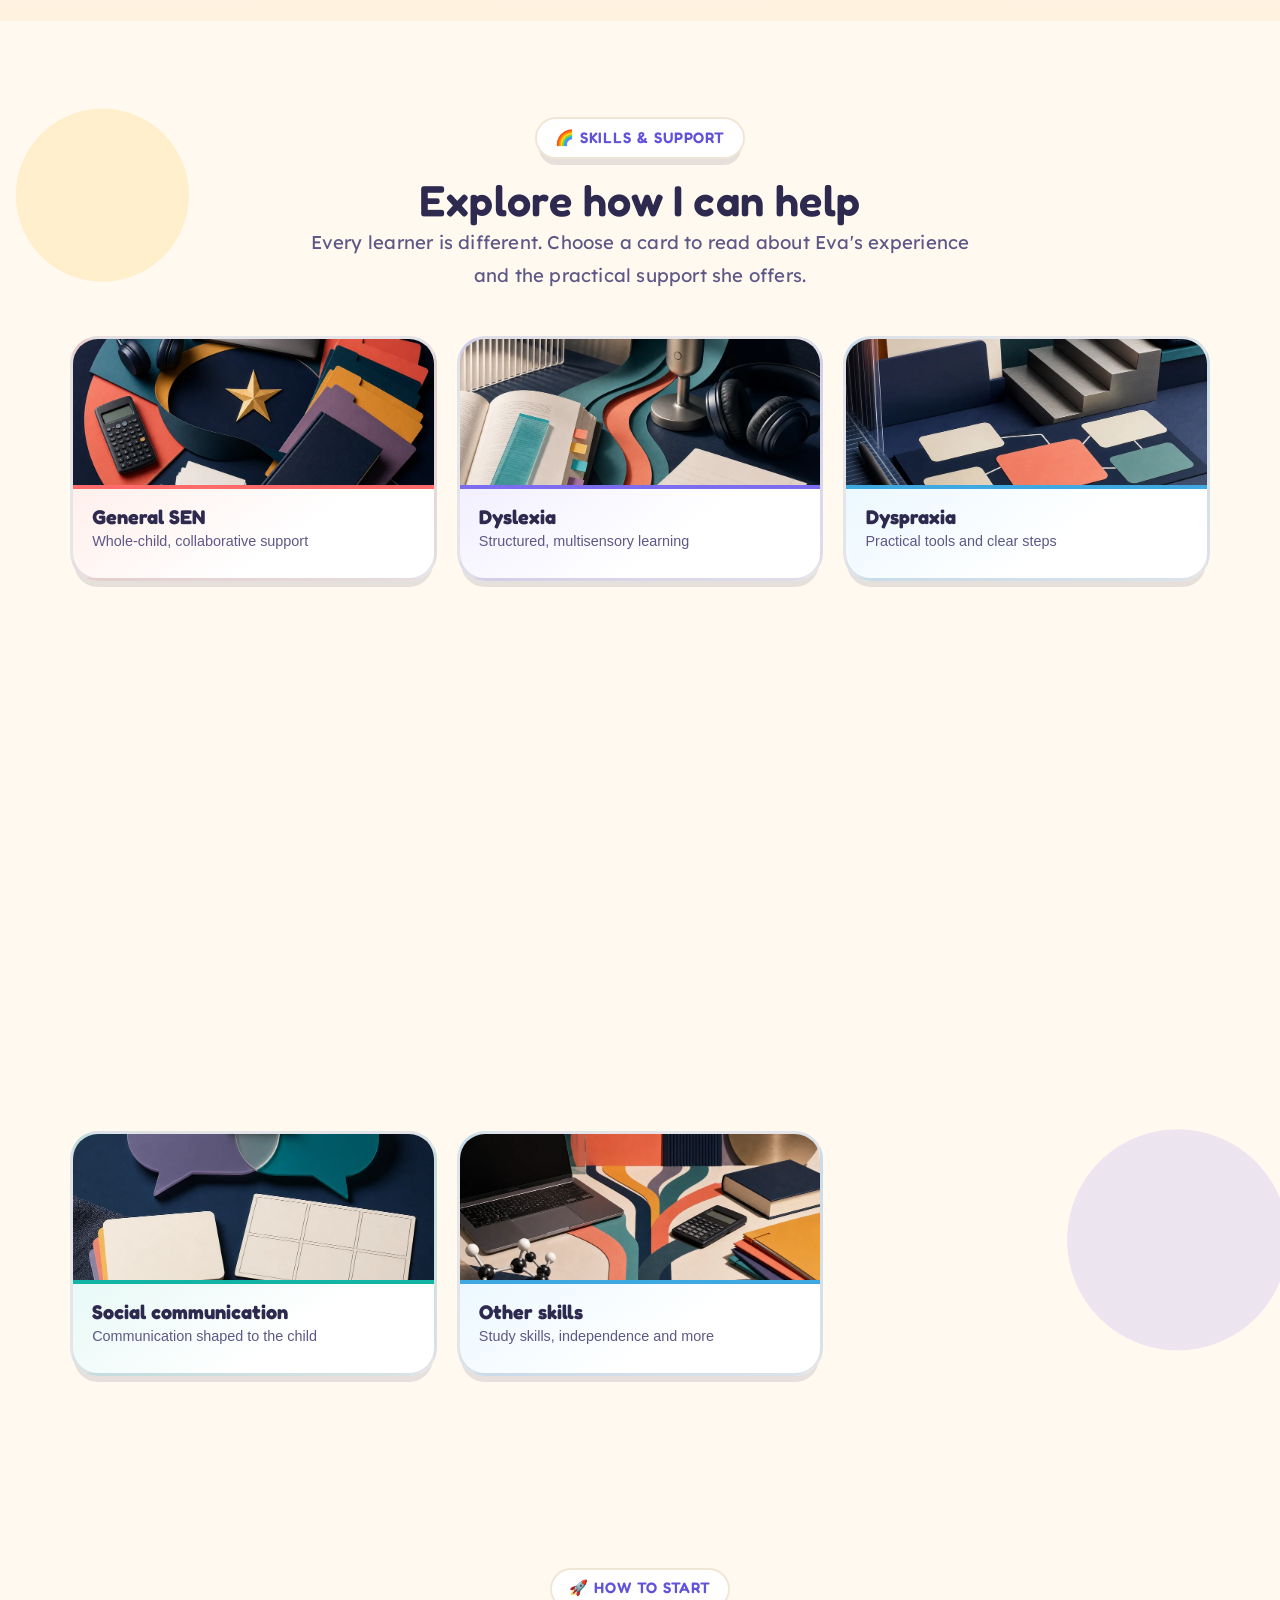
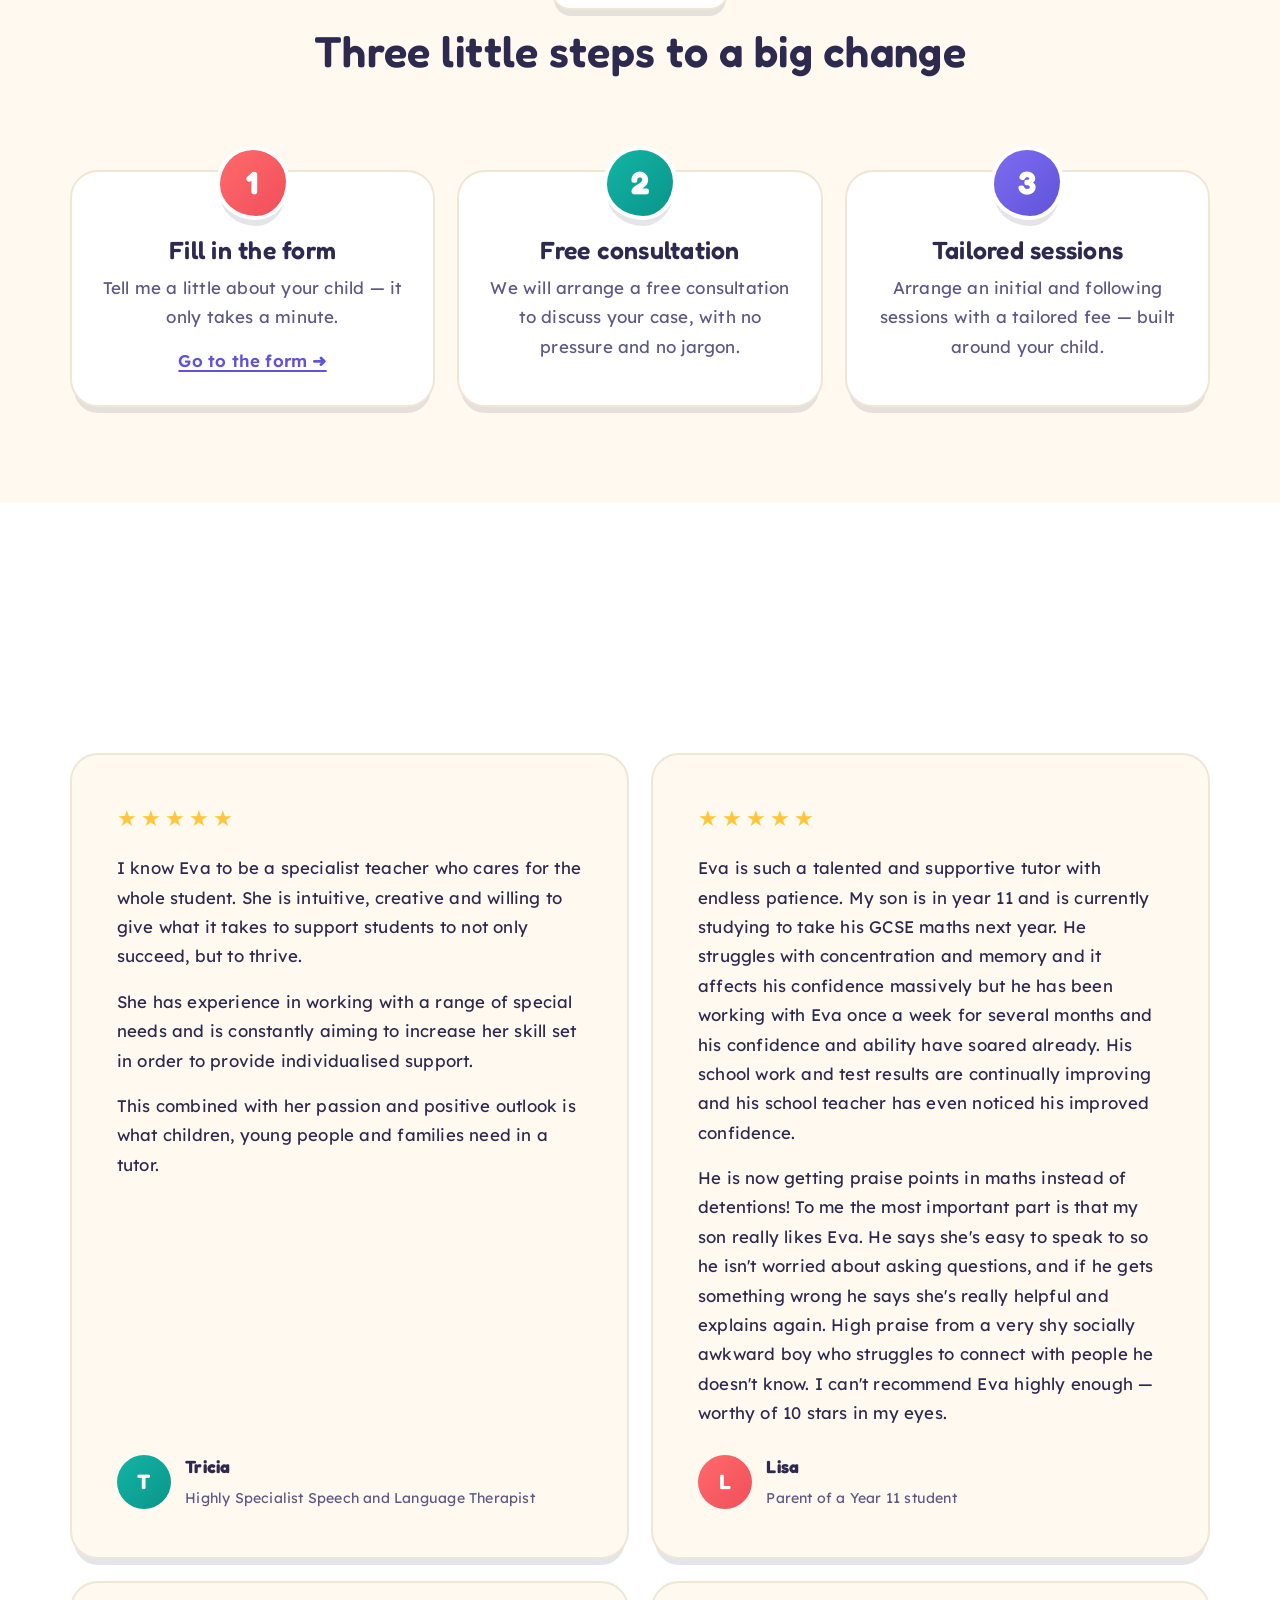
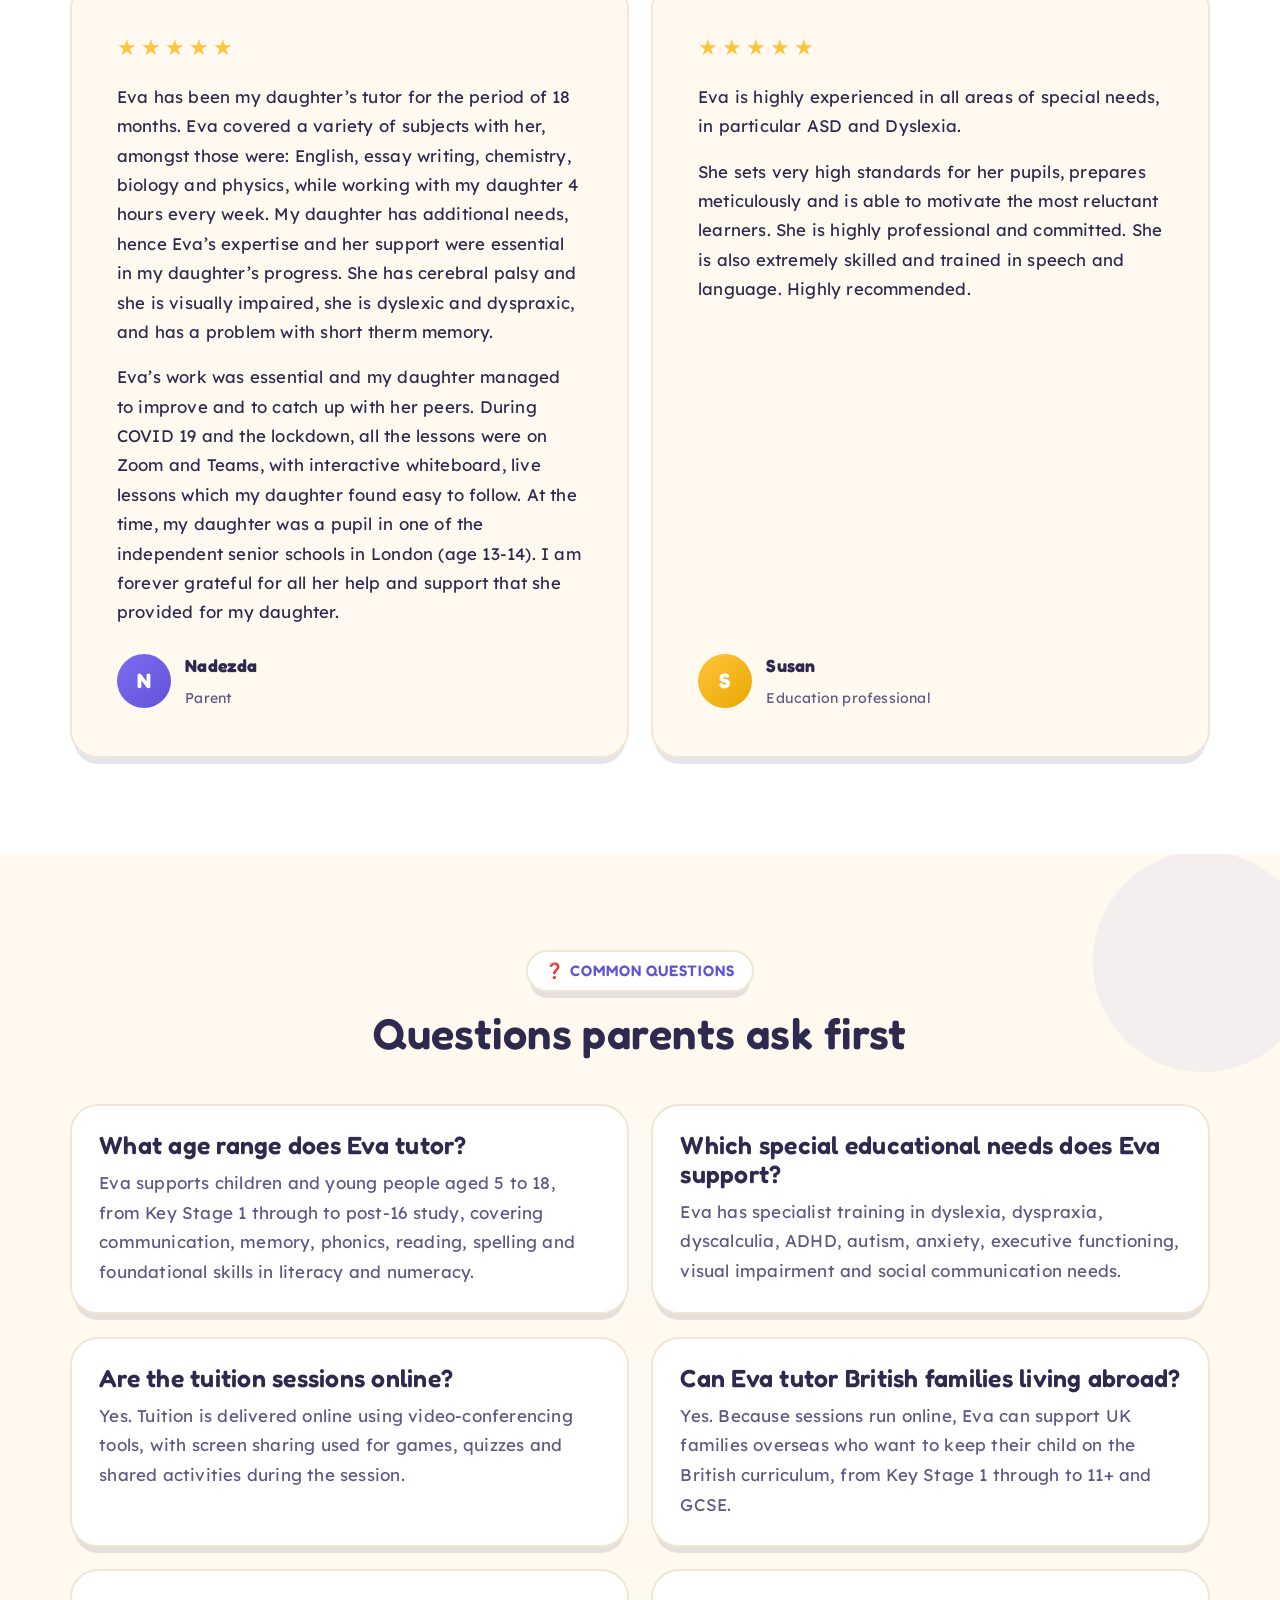
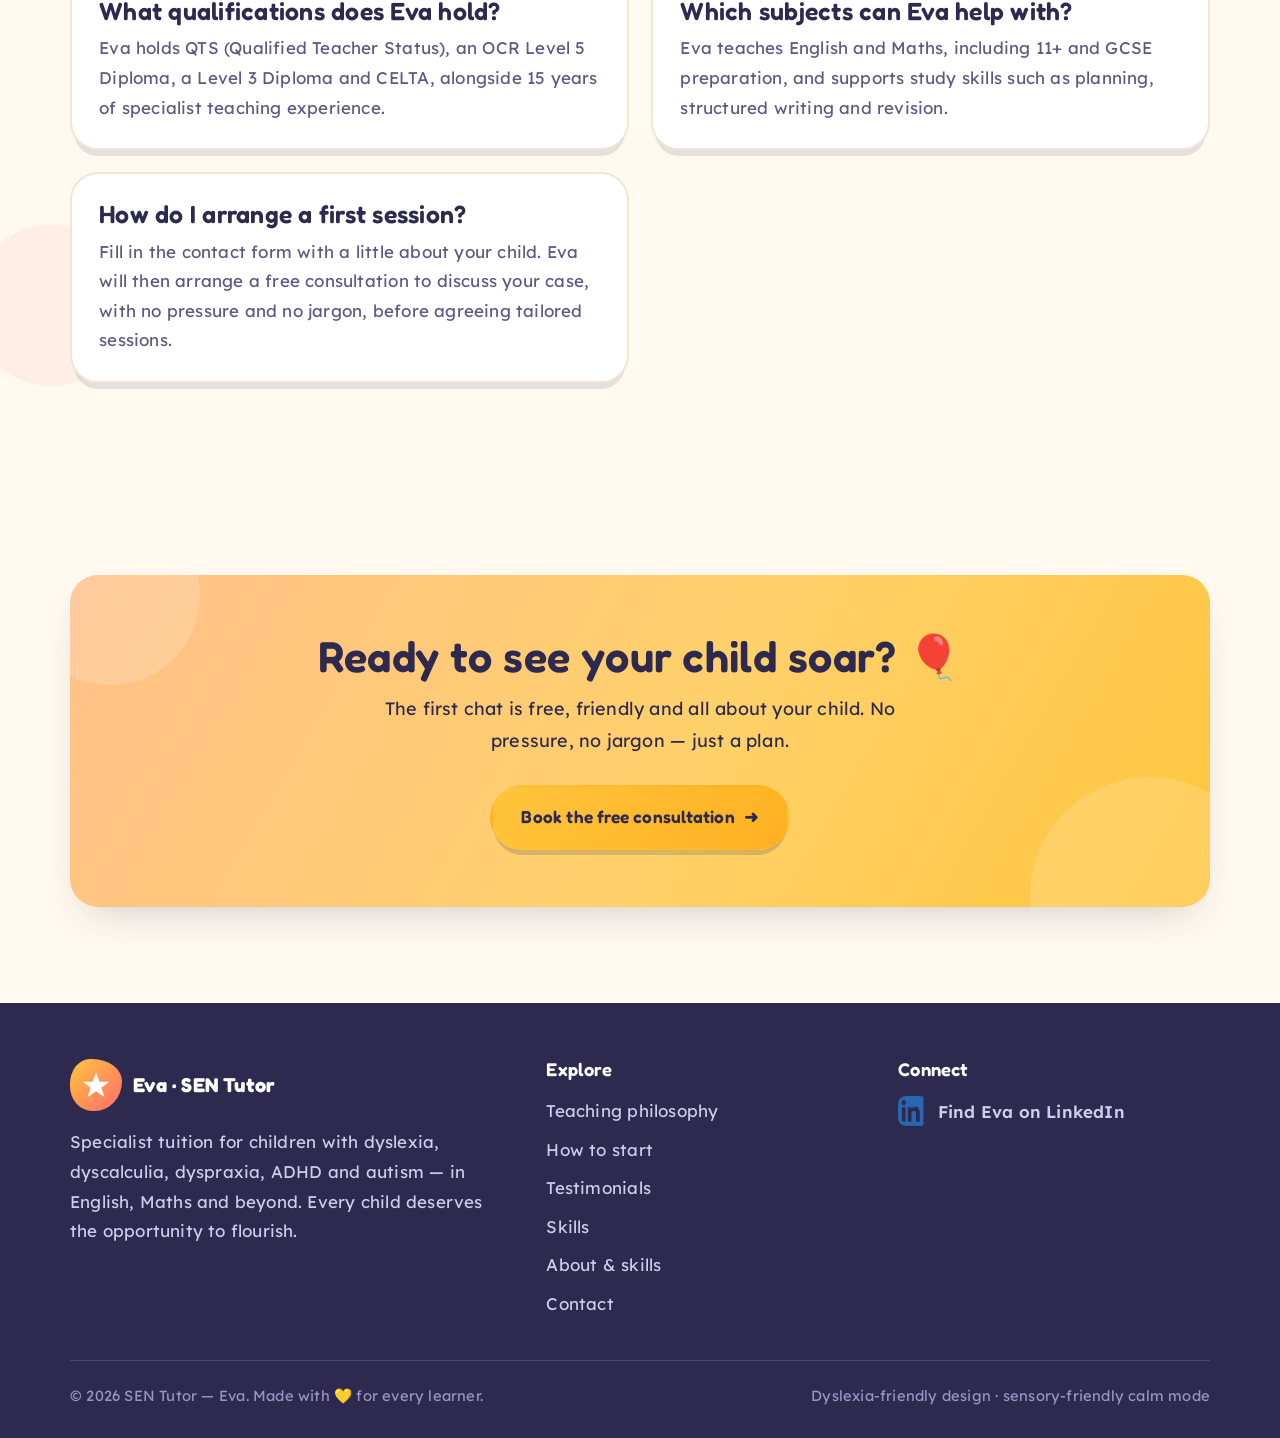
==== commit 6c967810: "Remove kizie.co attribution from footer Co-Authored-By: Claude Opus 5 <noreply@anthropic.com>" ====
--- a/index.html
+++ b/index.html
@@ -913,7 +913,6 @@
           <a class="linkedin-link" href="https://www.linkedin.com/in/ewa-coates-191b764b/" target="_blank" rel="noopener">
             <img src="images/linkedin-logo.png" alt="" width="30" height="30" /> Find Eva on LinkedIn
           </a>
-          <p style="margin-top:1rem; font-size:0.92rem;">Originally crafted by <a href="https://kizie.co/" target="_blank" rel="noopener">kizie.co</a></p>
         </div>
       </div>
       <div class="footer-bottom">
